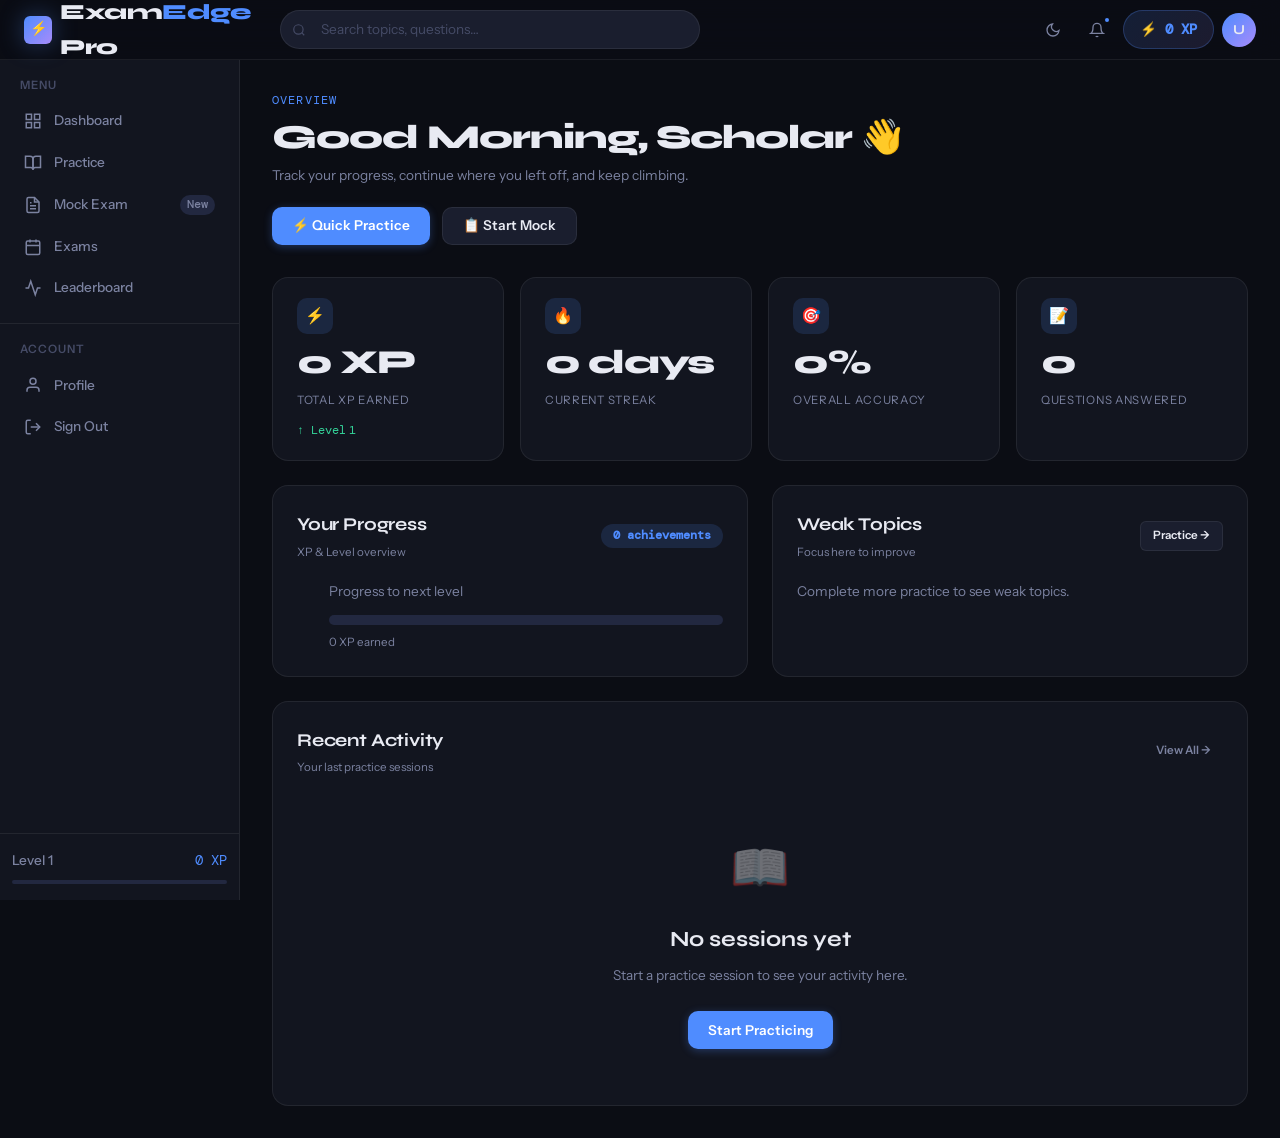
==== index.html @ 824d42b9 "Add files via upload" ====
<!DOCTYPE html>
<html lang="en" data-theme="dark">
<head>
  <meta charset="UTF-8" />
  <meta name="viewport" content="width=device-width, initial-scale=1.0" />
  <meta name="description" content="ExamEdge Pro — Master every exam with precision practice, intelligent analytics, and adaptive learning." />
  <title>ExamEdge Pro</title>

  <!-- Fonts -->
  <link rel="preconnect" href="https://fonts.googleapis.com" />
  <link rel="preconnect" href="https://fonts.gstatic.com" crossorigin />
  <link href="https://fonts.googleapis.com/css2?family=Syne:wght@400;600;700;800&family=DM+Mono:ital,wght@0,400;0,500;1,400&family=Instrument+Sans:ital,wght@0,400;0,500;0,600;1,400&display=swap" rel="stylesheet" />

  <!-- Stylesheets -->
  <link rel="stylesheet" href="css/styles.css" />
  <link rel="stylesheet" href="css/layout.css" />
  <link rel="stylesheet" href="css/components.css" />
</head>
<body class="app-loading">

  <!-- App Shell -->
  <div id="app-root">

    <!-- Top Navigation -->
    <div id="navbar-mount"></div>

    <!-- Page Layout -->
    <div class="app-shell" id="app-shell">
      <div id="sidebar-mount"></div>

      <main class="main-content" id="main-content" role="main" aria-live="polite">
        <!-- Pages rendered here by router -->
        <div id="page-outlet"></div>
      </main>
    </div>

    <!-- Global Modal Overlay -->
    <div id="modal-mount"></div>

    <!-- Toast Notifications -->
    <div id="toast-container" aria-live="assertive" aria-atomic="true"></div>
  </div>

  <!-- Scripts (modules) -->
  <script type="module" src="js/app.js"></script>
</body>
</html>
---- css/styles.css ----
/* ============================================================
   ExamEdge Pro — styles.css
   Global Design Tokens, Resets, Base Styles
   ============================================================ */

/* ── Design Tokens ─────────────────────────────────────────── */
:root {
  /* Brand Colors */
  --clr-bg:           #0b0d14;
  --clr-surface:      #12151f;
  --clr-surface-2:    #1a1e2e;
  --clr-surface-3:    #222840;
  --clr-border:       rgba(255,255,255,0.07);
  --clr-border-hover: rgba(255,255,255,0.15);

  --clr-accent:       #4f8cff;
  --clr-accent-dim:   rgba(79,140,255,0.15);
  --clr-accent-glow:  rgba(79,140,255,0.35);
  --clr-accent-2:     #a78bfa;
  --clr-accent-3:     #34d399;
  --clr-warn:         #fb923c;
  --clr-danger:       #f87171;

  --clr-text:         #e8eaf2;
  --clr-text-muted:   #7b82a0;
  --clr-text-faint:   #454b66;

  /* Typography */
  --font-display:  'Syne', sans-serif;
  --font-body:     'Instrument Sans', sans-serif;
  --font-mono:     'DM Mono', monospace;

  --text-xs:   0.72rem;
  --text-sm:   0.85rem;
  --text-base: 1rem;
  --text-md:   1.125rem;
  --text-lg:   1.35rem;
  --text-xl:   1.65rem;
  --text-2xl:  2.1rem;
  --text-3xl:  2.8rem;

  --weight-normal:  400;
  --weight-medium:  500;
  --weight-semi:    600;
  --weight-bold:    700;
  --weight-black:   800;

  /* Spacing */
  --space-1:  0.25rem;
  --space-2:  0.5rem;
  --space-3:  0.75rem;
  --space-4:  1rem;
  --space-5:  1.25rem;
  --space-6:  1.5rem;
  --space-8:  2rem;
  --space-10: 2.5rem;
  --space-12: 3rem;
  --space-16: 4rem;

  /* Radii */
  --radius-sm:   6px;
  --radius-md:   10px;
  --radius-lg:   16px;
  --radius-xl:   24px;
  --radius-full: 9999px;

  /* Shadows */
  --shadow-sm:  0 1px 4px rgba(0,0,0,0.4);
  --shadow-md:  0 4px 16px rgba(0,0,0,0.5);
  --shadow-lg:  0 8px 32px rgba(0,0,0,0.6);
  --shadow-accent: 0 0 24px var(--clr-accent-glow);

  /* Transitions */
  --ease-out:   cubic-bezier(0.16, 1, 0.3, 1);
  --ease-in:    cubic-bezier(0.4, 0, 1, 1);
  --ease-inout: cubic-bezier(0.45, 0, 0.55, 1);
  --dur-fast:   150ms;
  --dur-base:   250ms;
  --dur-slow:   400ms;

  /* Sidebar */
  --sidebar-w: 240px;
  --navbar-h:  60px;
}

/* ── Light Theme ─────────────────────────────────────────────── */
[data-theme="light"] {
  --clr-bg:           #f0f2fa;
  --clr-surface:      #ffffff;
  --clr-surface-2:    #f5f7ff;
  --clr-surface-3:    #eaedfc;
  --clr-border:       rgba(0,0,0,0.08);
  --clr-border-hover: rgba(0,0,0,0.16);
  --clr-text:         #111827;
  --clr-text-muted:   #6b7280;
  --clr-text-faint:   #9ca3af;
}

/* ── Reset ───────────────────────────────────────────────────── */
*, *::before, *::after {
  box-sizing: border-box;
  margin: 0;
  padding: 0;
}

html {
  scroll-behavior: smooth;
  -webkit-font-smoothing: antialiased;
  -moz-osx-font-smoothing: grayscale;
  text-rendering: optimizeLegibility;
}

body {
  font-family: var(--font-body);
  font-size: var(--text-base);
  color: var(--clr-text);
  background-color: var(--clr-bg);
  line-height: 1.6;
  min-height: 100vh;
  transition: background-color var(--dur-slow) var(--ease-out),
              color var(--dur-slow) var(--ease-out);
}

img, svg { display: block; max-width: 100%; }
a { color: inherit; text-decoration: none; }
button { cursor: pointer; border: none; background: none; font: inherit; }
input, select, textarea { font: inherit; }
ul, ol { list-style: none; }

/* ── App Loading State ──────────────────────────────────────── */
.app-loading {
  overflow: hidden;
}
.app-loading::before {
  content: '';
  position: fixed;
  inset: 0;
  background: var(--clr-bg);
  z-index: 9999;
  transition: opacity var(--dur-slow) var(--ease-out);
}
body:not(.app-loading)::before {
  opacity: 0;
  pointer-events: none;
}

/* ── Typography Utilities ───────────────────────────────────── */
.font-display  { font-family: var(--font-display); }
.font-mono     { font-family: var(--font-mono); }

.text-xs    { font-size: var(--text-xs); }
.text-sm    { font-size: var(--text-sm); }
.text-md    { font-size: var(--text-md); }
.text-lg    { font-size: var(--text-lg); }
.text-xl    { font-size: var(--text-xl); }
.text-2xl   { font-size: var(--text-2xl); }
.text-3xl   { font-size: var(--text-3xl); }

.text-muted { color: var(--clr-text-muted); }
.text-faint { color: var(--clr-text-faint); }
.text-accent { color: var(--clr-accent); }
.text-success { color: var(--clr-accent-3); }
.text-warn  { color: var(--clr-warn); }
.text-danger { color: var(--clr-danger); }

.weight-medium { font-weight: var(--weight-medium); }
.weight-semi   { font-weight: var(--weight-semi); }
.weight-bold   { font-weight: var(--weight-bold); }

/* ── Spacing Utilities ──────────────────────────────────────── */
.mt-auto { margin-top: auto; }
.mb-auto { margin-bottom: auto; }

/* ── Flex Utilities ─────────────────────────────────────────── */
.flex        { display: flex; }
.flex-col    { flex-direction: column; }
.items-center { align-items: center; }
.justify-between { justify-content: space-between; }
.gap-2  { gap: var(--space-2); }
.gap-3  { gap: var(--space-3); }
.gap-4  { gap: var(--space-4); }
.gap-6  { gap: var(--space-6); }

/* ── Scrollbar ──────────────────────────────────────────────── */
::-webkit-scrollbar { width: 6px; height: 6px; }
::-webkit-scrollbar-track { background: transparent; }
::-webkit-scrollbar-thumb {
  background: var(--clr-surface-3);
  border-radius: var(--radius-full);
}
::-webkit-scrollbar-thumb:hover { background: var(--clr-text-faint); }

/* ── Focus Ring ─────────────────────────────────────────────── */
:focus-visible {
  outline: 2px solid var(--clr-accent);
  outline-offset: 3px;
  border-radius: var(--radius-sm);
}

/* ── Selection ──────────────────────────────────────────────── */
::selection {
  background: var(--clr-accent-dim);
  color: var(--clr-text);
}

/* ── Page Transitions ───────────────────────────────────────── */
.page-enter {
  animation: pageEnter var(--dur-slow) var(--ease-out) forwards;
}

@keyframes pageEnter {
  from { opacity: 0; transform: translateY(12px); }
  to   { opacity: 1; transform: translateY(0); }
}

/* ── Toast ──────────────────────────────────────────────────── */
#toast-container {
  position: fixed;
  bottom: var(--space-6);
  right: var(--space-6);
  z-index: 1000;
  display: flex;
  flex-direction: column;
  gap: var(--space-3);
  pointer-events: none;
}

.toast {
  display: flex;
  align-items: center;
  gap: var(--space-3);
  padding: var(--space-3) var(--space-5);
  background: var(--clr-surface-2);
  border: 1px solid var(--clr-border);
  border-radius: var(--radius-md);
  box-shadow: var(--shadow-lg);
  font-size: var(--text-sm);
  font-weight: var(--weight-medium);
  pointer-events: all;
  animation: toastIn 0.3s var(--ease-out) forwards;
  max-width: 340px;
}

.toast.toast--success { border-color: var(--clr-accent-3); }
.toast.toast--error   { border-color: var(--clr-danger); }
.toast.toast--warn    { border-color: var(--clr-warn); }

.toast.toast--out {
  animation: toastOut 0.25s var(--ease-in) forwards;
}

@keyframes toastIn {
  from { opacity: 0; transform: translateX(20px); }
  to   { opacity: 1; transform: translateX(0); }
}
@keyframes toastOut {
  from { opacity: 1; transform: translateX(0); }
  to   { opacity: 0; transform: translateX(20px); }
}

/* ── Responsive Breakpoints ─────────────────────────────────── */
/* Tablet: max 1024px — sidebar collapses */
/* Mobile: max 768px  — full-width single column */
@media (max-width: 1024px) {
  :root { --sidebar-w: 64px; }
}
@media (max-width: 768px) {
  :root {
    --sidebar-w: 0px;
    --text-2xl: 1.7rem;
    --text-3xl: 2.2rem;
  }
}
---- css/layout.css ----
/* ============================================================
   ExamEdge Pro — layout.css
   App Shell, Navbar, Sidebar, Page Grid Layouts
   ============================================================ */

/* ── App Shell ──────────────────────────────────────────────── */
#app-root {
  display: flex;
  flex-direction: column;
  min-height: 100vh;
}

.app-shell {
  display: flex;
  flex: 1;
  padding-top: var(--navbar-h);
  min-height: calc(100vh - var(--navbar-h));
}

/* ── Navbar ─────────────────────────────────────────────────── */
.navbar {
  position: fixed;
  top: 0; left: 0; right: 0;
  height: var(--navbar-h);
  z-index: 200;
  display: flex;
  align-items: center;
  padding: 0 var(--space-6);
  background: rgba(11,13,20,0.85);
  backdrop-filter: blur(16px);
  -webkit-backdrop-filter: blur(16px);
  border-bottom: 1px solid var(--clr-border);
  gap: var(--space-4);
}

.navbar__brand {
  display: flex;
  align-items: center;
  gap: var(--space-2);
  font-family: var(--font-display);
  font-weight: var(--weight-black);
  font-size: var(--text-lg);
  letter-spacing: -0.02em;
  color: var(--clr-text);
  text-decoration: none;
  flex-shrink: 0;
  width: var(--sidebar-w);
  transition: width var(--dur-base) var(--ease-out);
}

.navbar__brand-icon {
  width: 28px;
  height: 28px;
  background: linear-gradient(135deg, var(--clr-accent), var(--clr-accent-2));
  border-radius: var(--radius-sm);
  display: flex;
  align-items: center;
  justify-content: center;
  font-size: 14px;
  flex-shrink: 0;
  box-shadow: var(--shadow-accent);
}

.navbar__brand-text span {
  color: var(--clr-accent);
}

.navbar__search {
  flex: 1;
  max-width: 420px;
  position: relative;
}

.navbar__search input {
  width: 100%;
  padding: var(--space-2) var(--space-4) var(--space-2) var(--space-10);
  background: var(--clr-surface-2);
  border: 1px solid var(--clr-border);
  border-radius: var(--radius-full);
  color: var(--clr-text);
  font-size: var(--text-sm);
  transition: border-color var(--dur-fast), box-shadow var(--dur-fast);
}

.navbar__search input:focus {
  border-color: var(--clr-accent);
  box-shadow: 0 0 0 3px var(--clr-accent-dim);
  outline: none;
}

.navbar__search input::placeholder {
  color: var(--clr-text-faint);
}

.navbar__search-icon {
  position: absolute;
  left: var(--space-3);
  top: 50%;
  transform: translateY(-50%);
  color: var(--clr-text-faint);
  pointer-events: none;
}

.navbar__actions {
  display: flex;
  align-items: center;
  gap: var(--space-2);
  margin-left: auto;
}

.navbar__icon-btn {
  width: 36px;
  height: 36px;
  display: flex;
  align-items: center;
  justify-content: center;
  border-radius: var(--radius-md);
  color: var(--clr-text-muted);
  transition: background var(--dur-fast), color var(--dur-fast);
  position: relative;
}

.navbar__icon-btn:hover {
  background: var(--clr-surface-2);
  color: var(--clr-text);
}

.navbar__badge {
  position: absolute;
  top: 4px;
  right: 4px;
  width: 8px;
  height: 8px;
  background: var(--clr-accent);
  border-radius: var(--radius-full);
  border: 2px solid var(--clr-bg);
}

.navbar__avatar {
  width: 34px;
  height: 34px;
  border-radius: var(--radius-full);
  background: linear-gradient(135deg, var(--clr-accent), var(--clr-accent-2));
  display: flex;
  align-items: center;
  justify-content: center;
  font-family: var(--font-display);
  font-weight: var(--weight-bold);
  font-size: var(--text-sm);
  cursor: pointer;
  transition: box-shadow var(--dur-fast);
  flex-shrink: 0;
}

.navbar__avatar:hover {
  box-shadow: 0 0 0 3px var(--clr-accent-dim);
}

/* ── Sidebar ─────────────────────────────────────────────────── */
.sidebar {
  position: fixed;
  top: var(--navbar-h);
  left: 0;
  bottom: 0;
  width: var(--sidebar-w);
  z-index: 100;
  background: var(--clr-surface);
  border-right: 1px solid var(--clr-border);
  display: flex;
  flex-direction: column;
  overflow: hidden;
  transition: width var(--dur-base) var(--ease-out),
              transform var(--dur-base) var(--ease-out);
}

.sidebar__section {
  padding: var(--space-4) var(--space-3);
}

.sidebar__section + .sidebar__section {
  border-top: 1px solid var(--clr-border);
}

.sidebar__label {
  font-size: var(--text-xs);
  font-weight: var(--weight-semi);
  letter-spacing: 0.08em;
  text-transform: uppercase;
  color: var(--clr-text-faint);
  padding: 0 var(--space-2) var(--space-2);
  white-space: nowrap;
  overflow: hidden;
}

.sidebar__nav {
  display: flex;
  flex-direction: column;
  gap: var(--space-1);
}

.sidebar__link {
  display: flex;
  align-items: center;
  gap: var(--space-3);
  padding: var(--space-2) var(--space-3);
  border-radius: var(--radius-md);
  color: var(--clr-text-muted);
  font-size: var(--text-sm);
  font-weight: var(--weight-medium);
  white-space: nowrap;
  overflow: hidden;
  transition: background var(--dur-fast), color var(--dur-fast);
  position: relative;
}

.sidebar__link:hover {
  background: var(--clr-surface-2);
  color: var(--clr-text);
}

.sidebar__link.active {
  background: var(--clr-accent-dim);
  color: var(--clr-accent);
}

.sidebar__link.active::before {
  content: '';
  position: absolute;
  left: 0;
  top: 20%;
  bottom: 20%;
  width: 3px;
  background: var(--clr-accent);
  border-radius: 0 var(--radius-full) var(--radius-full) 0;
}

.sidebar__link-icon {
  width: 18px;
  height: 18px;
  flex-shrink: 0;
  display: flex;
  align-items: center;
  justify-content: center;
}

.sidebar__link-badge {
  margin-left: auto;
  font-family: var(--font-mono);
  font-size: var(--text-xs);
  background: var(--clr-surface-3);
  color: var(--clr-text-muted);
  padding: 1px 7px;
  border-radius: var(--radius-full);
  flex-shrink: 0;
}

.sidebar__link.active .sidebar__link-badge {
  background: var(--clr-accent-dim);
  color: var(--clr-accent);
}

.sidebar__xp-block {
  padding: var(--space-4) var(--space-3);
  margin-top: auto;
  border-top: 1px solid var(--clr-border);
}

.sidebar__xp-label {
  display: flex;
  justify-content: space-between;
  font-size: var(--text-xs);
  color: var(--clr-text-muted);
  margin-bottom: var(--space-2);
  white-space: nowrap;
  overflow: hidden;
}

.sidebar__xp-bar {
  height: 4px;
  background: var(--clr-surface-3);
  border-radius: var(--radius-full);
  overflow: hidden;
}

.sidebar__xp-fill {
  height: 100%;
  background: linear-gradient(90deg, var(--clr-accent), var(--clr-accent-2));
  border-radius: var(--radius-full);
  transition: width 0.6s var(--ease-out);
}

/* Collapsed Sidebar (tablet) */
@media (max-width: 1024px) {
  .sidebar__label,
  .sidebar__link span,
  .sidebar__link-badge,
  .sidebar__xp-label,
  .sidebar__xp-block .text-sm { display: none; }

  .sidebar__link { justify-content: center; padding: var(--space-3); }
  .sidebar__link.active::before { top: 0; bottom: 0; }

  .sidebar__xp-block { padding: var(--space-3); }
}

/* Hidden Sidebar (mobile) */
@media (max-width: 768px) {
  .sidebar {
    transform: translateX(-100%);
    width: 240px;
  }
  .sidebar.mobile-open {
    transform: translateX(0);
    box-shadow: var(--shadow-lg);
  }
  .sidebar-overlay {
    display: block;
    position: fixed;
    inset: 0;
    background: rgba(0,0,0,0.6);
    z-index: 99;
    backdrop-filter: blur(2px);
  }
}

/* ── Main Content ─────────────────────────────────────────────── */
.main-content {
  flex: 1;
  margin-left: var(--sidebar-w);
  padding: var(--space-8);
  min-width: 0;
  transition: margin-left var(--dur-base) var(--ease-out);
}

@media (max-width: 768px) {
  .main-content {
    margin-left: 0;
    padding: var(--space-4);
  }
}

/* ── Page Header ─────────────────────────────────────────────── */
.page-header {
  margin-bottom: var(--space-8);
}

.page-header__eyebrow {
  font-family: var(--font-mono);
  font-size: var(--text-xs);
  color: var(--clr-accent);
  letter-spacing: 0.1em;
  text-transform: uppercase;
  margin-bottom: var(--space-2);
}

.page-header__title {
  font-family: var(--font-display);
  font-size: var(--text-2xl);
  font-weight: var(--weight-black);
  letter-spacing: -0.03em;
  line-height: 1.15;
  color: var(--clr-text);
}

.page-header__subtitle {
  margin-top: var(--space-2);
  color: var(--clr-text-muted);
  font-size: var(--text-sm);
  max-width: 560px;
}

.page-header__actions {
  margin-top: var(--space-5);
  display: flex;
  align-items: center;
  gap: var(--space-3);
  flex-wrap: wrap;
}

/* ── Grid Layouts ────────────────────────────────────────────── */
.grid-stats {
  display: grid;
  grid-template-columns: repeat(4, 1fr);
  gap: var(--space-4);
  margin-bottom: var(--space-6);
}

.grid-2 {
  display: grid;
  grid-template-columns: repeat(2, 1fr);
  gap: var(--space-6);
}

.grid-3 {
  display: grid;
  grid-template-columns: repeat(3, 1fr);
  gap: var(--space-4);
}

.grid-auto {
  display: grid;
  grid-template-columns: repeat(auto-fill, minmax(280px, 1fr));
  gap: var(--space-4);
}

.col-span-2 { grid-column: span 2; }
.col-span-3 { grid-column: span 3; }

@media (max-width: 1200px) {
  .grid-stats { grid-template-columns: repeat(2, 1fr); }
}

@media (max-width: 900px) {
  .grid-2 { grid-template-columns: 1fr; }
  .grid-3 { grid-template-columns: repeat(2, 1fr); }
}

@media (max-width: 640px) {
  .grid-stats { grid-template-columns: 1fr 1fr; }
  .grid-3     { grid-template-columns: 1fr; }
  .col-span-2,
  .col-span-3 { grid-column: span 1; }
}
---- css/components.css ----
/* ============================================================
   ExamEdge Pro — components.css
   Cards, Buttons, Badges, Progress, Tables, Forms, Modal
   ============================================================ */

/* ── Card ────────────────────────────────────────────────────── */
.card {
  background: var(--clr-surface);
  border: 1px solid var(--clr-border);
  border-radius: var(--radius-lg);
  padding: var(--space-6);
  transition: border-color var(--dur-fast), box-shadow var(--dur-fast);
}

.card--hover:hover {
  border-color: var(--clr-border-hover);
  box-shadow: var(--shadow-md);
}

.card--accent {
  border-color: var(--clr-accent);
  background: var(--clr-accent-dim);
}

.card--glass {
  background: rgba(18,21,31,0.7);
  backdrop-filter: blur(12px);
}

.card__header {
  display: flex;
  align-items: center;
  justify-content: space-between;
  margin-bottom: var(--space-5);
}

.card__title {
  font-family: var(--font-display);
  font-size: var(--text-md);
  font-weight: var(--weight-bold);
  letter-spacing: -0.01em;
}

.card__subtitle {
  font-size: var(--text-xs);
  color: var(--clr-text-muted);
  margin-top: var(--space-1);
}

/* ── Stat Card ───────────────────────────────────────────────── */
.stat-card {
  background: var(--clr-surface);
  border: 1px solid var(--clr-border);
  border-radius: var(--radius-lg);
  padding: var(--space-5) var(--space-6);
  display: flex;
  flex-direction: column;
  gap: var(--space-3);
  transition: border-color var(--dur-fast), transform var(--dur-fast);
  position: relative;
  overflow: hidden;
}

.stat-card:hover {
  border-color: var(--clr-border-hover);
  transform: translateY(-2px);
}

.stat-card::after {
  content: '';
  position: absolute;
  top: 0; left: 0; right: 0;
  height: 2px;
  background: linear-gradient(90deg, var(--clr-accent), var(--clr-accent-2));
  opacity: 0;
  transition: opacity var(--dur-fast);
}

.stat-card:hover::after { opacity: 1; }

.stat-card__icon {
  width: 36px;
  height: 36px;
  border-radius: var(--radius-md);
  display: flex;
  align-items: center;
  justify-content: center;
  background: var(--clr-accent-dim);
  color: var(--clr-accent);
}

.stat-card__value {
  font-family: var(--font-display);
  font-size: var(--text-2xl);
  font-weight: var(--weight-black);
  letter-spacing: -0.04em;
  line-height: 1;
}

.stat-card__label {
  font-size: var(--text-xs);
  color: var(--clr-text-muted);
  text-transform: uppercase;
  letter-spacing: 0.06em;
}

.stat-card__delta {
  font-size: var(--text-xs);
  font-family: var(--font-mono);
  display: inline-flex;
  align-items: center;
  gap: 3px;
}

.stat-card__delta--up   { color: var(--clr-accent-3); }
.stat-card__delta--down { color: var(--clr-danger); }

/* ── Buttons ─────────────────────────────────────────────────── */
.btn {
  display: inline-flex;
  align-items: center;
  justify-content: center;
  gap: var(--space-2);
  padding: var(--space-2) var(--space-5);
  border-radius: var(--radius-md);
  font-family: var(--font-body);
  font-size: var(--text-sm);
  font-weight: var(--weight-semi);
  line-height: 1;
  height: 38px;
  white-space: nowrap;
  transition: all var(--dur-fast) var(--ease-out);
  position: relative;
  overflow: hidden;
}

.btn::after {
  content: '';
  position: absolute;
  inset: 0;
  background: rgba(255,255,255,0);
  transition: background var(--dur-fast);
}
.btn:hover::after { background: rgba(255,255,255,0.06); }
.btn:active::after { background: rgba(0,0,0,0.1); }

.btn--primary {
  background: var(--clr-accent);
  color: #fff;
  box-shadow: 0 2px 8px rgba(79,140,255,0.3);
}
.btn--primary:hover {
  background: #6aa0ff;
  box-shadow: 0 4px 16px rgba(79,140,255,0.45);
}

.btn--secondary {
  background: var(--clr-surface-2);
  border: 1px solid var(--clr-border);
  color: var(--clr-text);
}
.btn--secondary:hover {
  border-color: var(--clr-border-hover);
  background: var(--clr-surface-3);
}

.btn--ghost {
  color: var(--clr-text-muted);
}
.btn--ghost:hover {
  background: var(--clr-surface-2);
  color: var(--clr-text);
}

.btn--danger {
  background: var(--clr-danger);
  color: #fff;
}

.btn--success {
  background: var(--clr-accent-3);
  color: #0b0d14;
}

.btn--sm {
  height: 30px;
  padding: 0 var(--space-3);
  font-size: var(--text-xs);
  border-radius: var(--radius-sm);
}

.btn--lg {
  height: 48px;
  padding: 0 var(--space-8);
  font-size: var(--text-md);
  border-radius: var(--radius-lg);
}

.btn--icon {
  width: 36px;
  height: 36px;
  padding: 0;
  border-radius: var(--radius-md);
}

.btn:disabled {
  opacity: 0.4;
  cursor: not-allowed;
  pointer-events: none;
}

/* ── Badge ───────────────────────────────────────────────────── */
.badge {
  display: inline-flex;
  align-items: center;
  gap: var(--space-1);
  padding: 3px var(--space-3);
  border-radius: var(--radius-full);
  font-size: var(--text-xs);
  font-weight: var(--weight-semi);
  font-family: var(--font-mono);
  white-space: nowrap;
}

.badge--blue    { background: rgba(79,140,255,0.15); color: var(--clr-accent); }
.badge--purple  { background: rgba(167,139,250,0.15); color: var(--clr-accent-2); }
.badge--green   { background: rgba(52,211,153,0.15); color: var(--clr-accent-3); }
.badge--orange  { background: rgba(251,146,60,0.15); color: var(--clr-warn); }
.badge--red     { background: rgba(248,113,113,0.15); color: var(--clr-danger); }
.badge--neutral { background: var(--clr-surface-3); color: var(--clr-text-muted); }

/* ── Progress Bar ────────────────────────────────────────────── */
.progress {
  width: 100%;
  height: 6px;
  background: var(--clr-surface-3);
  border-radius: var(--radius-full);
  overflow: hidden;
}

.progress__fill {
  height: 100%;
  border-radius: var(--radius-full);
  background: linear-gradient(90deg, var(--clr-accent), var(--clr-accent-2));
  transition: width 0.6s var(--ease-out);
}

.progress--sm { height: 4px; }
.progress--lg { height: 10px; }

.progress--success .progress__fill { background: var(--clr-accent-3); }
.progress--warn    .progress__fill { background: var(--clr-warn); }
.progress--danger  .progress__fill { background: var(--clr-danger); }

/* ── Ring Progress ───────────────────────────────────────────── */
.ring-progress {
  position: relative;
  display: inline-flex;
  align-items: center;
  justify-content: center;
}

.ring-progress svg { transform: rotate(-90deg); }
.ring-progress__bg   { fill: none; stroke: var(--clr-surface-3); }
.ring-progress__fill {
  fill: none;
  stroke: var(--clr-accent);
  stroke-linecap: round;
  transition: stroke-dashoffset 0.8s var(--ease-out);
}

.ring-progress__label {
  position: absolute;
  text-align: center;
  font-family: var(--font-display);
  font-weight: var(--weight-bold);
}

/* ── Divider ─────────────────────────────────────────────────── */
.divider {
  height: 1px;
  background: var(--clr-border);
  margin: var(--space-6) 0;
}

.divider--vertical {
  width: 1px;
  height: auto;
  margin: 0 var(--space-4);
  align-self: stretch;
}

/* ── Table ───────────────────────────────────────────────────── */
.table-wrap {
  width: 100%;
  overflow-x: auto;
  border-radius: var(--radius-lg);
  border: 1px solid var(--clr-border);
}

.table {
  width: 100%;
  border-collapse: collapse;
  font-size: var(--text-sm);
}

.table thead {
  background: var(--clr-surface-2);
  border-bottom: 1px solid var(--clr-border);
}

.table th {
  padding: var(--space-3) var(--space-4);
  text-align: left;
  font-weight: var(--weight-semi);
  font-size: var(--text-xs);
  letter-spacing: 0.05em;
  text-transform: uppercase;
  color: var(--clr-text-muted);
  white-space: nowrap;
}

.table td {
  padding: var(--space-3) var(--space-4);
  border-bottom: 1px solid var(--clr-border);
  color: var(--clr-text);
  vertical-align: middle;
}

.table tbody tr:last-child td { border-bottom: none; }

.table tbody tr {
  transition: background var(--dur-fast);
}
.table tbody tr:hover { background: var(--clr-surface-2); }

/* ── Form Controls ───────────────────────────────────────────── */
.form-group {
  display: flex;
  flex-direction: column;
  gap: var(--space-2);
}

.form-label {
  font-size: var(--text-sm);
  font-weight: var(--weight-medium);
  color: var(--clr-text);
}

.form-label span {
  color: var(--clr-danger);
  margin-left: 2px;
}

.form-input,
.form-select,
.form-textarea {
  width: 100%;
  padding: var(--space-3) var(--space-4);
  background: var(--clr-surface-2);
  border: 1px solid var(--clr-border);
  border-radius: var(--radius-md);
  color: var(--clr-text);
  font-size: var(--text-sm);
  transition: border-color var(--dur-fast), box-shadow var(--dur-fast);
}

.form-input:focus,
.form-select:focus,
.form-textarea:focus {
  outline: none;
  border-color: var(--clr-accent);
  box-shadow: 0 0 0 3px var(--clr-accent-dim);
}

.form-input::placeholder,
.form-textarea::placeholder { color: var(--clr-text-faint); }

.form-textarea {
  min-height: 100px;
  resize: vertical;
}

.form-hint {
  font-size: var(--text-xs);
  color: var(--clr-text-muted);
}

.form-error {
  font-size: var(--text-xs);
  color: var(--clr-danger);
}

.form-input--error { border-color: var(--clr-danger); }

/* ── Modal ───────────────────────────────────────────────────── */
.modal-overlay {
  position: fixed;
  inset: 0;
  background: rgba(0,0,0,0.7);
  backdrop-filter: blur(4px);
  z-index: 500;
  display: flex;
  align-items: center;
  justify-content: center;
  padding: var(--space-4);
  animation: overlayIn 0.2s var(--ease-out);
}

@keyframes overlayIn {
  from { opacity: 0; }
  to   { opacity: 1; }
}

.modal {
  background: var(--clr-surface);
  border: 1px solid var(--clr-border);
  border-radius: var(--radius-xl);
  padding: var(--space-8);
  max-width: 520px;
  width: 100%;
  box-shadow: var(--shadow-lg);
  animation: modalIn 0.3s var(--ease-out);
  position: relative;
}

@keyframes modalIn {
  from { opacity: 0; transform: scale(0.95) translateY(8px); }
  to   { opacity: 1; transform: scale(1) translateY(0); }
}

.modal__close {
  position: absolute;
  top: var(--space-4);
  right: var(--space-4);
  width: 30px;
  height: 30px;
  display: flex;
  align-items: center;
  justify-content: center;
  border-radius: var(--radius-sm);
  color: var(--clr-text-muted);
  transition: background var(--dur-fast), color var(--dur-fast);
}
.modal__close:hover {
  background: var(--clr-surface-2);
  color: var(--clr-text);
}

.modal__title {
  font-family: var(--font-display);
  font-size: var(--text-xl);
  font-weight: var(--weight-black);
  margin-bottom: var(--space-2);
  letter-spacing: -0.02em;
}

.modal__body {
  color: var(--clr-text-muted);
  font-size: var(--text-sm);
  line-height: 1.7;
}

.modal__footer {
  display: flex;
  justify-content: flex-end;
  gap: var(--space-3);
  margin-top: var(--space-6);
  padding-top: var(--space-5);
  border-top: 1px solid var(--clr-border);
}

/* ── Question Card ───────────────────────────────────────────── */
.question-card {
  background: var(--clr-surface);
  border: 1px solid var(--clr-border);
  border-radius: var(--radius-xl);
  padding: var(--space-8);
}

.question-card__meta {
  display: flex;
  align-items: center;
  gap: var(--space-3);
  margin-bottom: var(--space-6);
  flex-wrap: wrap;
}

.question-card__body {
  font-size: var(--text-md);
  line-height: 1.8;
  margin-bottom: var(--space-8);
  color: var(--clr-text);
}

.option-list {
  display: flex;
  flex-direction: column;
  gap: var(--space-3);
}

.option {
  display: flex;
  align-items: center;
  gap: var(--space-4);
  padding: var(--space-4) var(--space-5);
  background: var(--clr-surface-2);
  border: 1px solid var(--clr-border);
  border-radius: var(--radius-md);
  cursor: pointer;
  transition: all var(--dur-fast);
  text-align: left;
  font-size: var(--text-sm);
}

.option:hover {
  border-color: var(--clr-accent);
  background: var(--clr-accent-dim);
}

.option.selected {
  border-color: var(--clr-accent);
  background: var(--clr-accent-dim);
  color: var(--clr-accent);
}

.option.correct {
  border-color: var(--clr-accent-3);
  background: rgba(52,211,153,0.1);
  color: var(--clr-accent-3);
}

.option.wrong {
  border-color: var(--clr-danger);
  background: rgba(248,113,113,0.1);
  color: var(--clr-danger);
}

.option__key {
  width: 28px;
  height: 28px;
  border-radius: var(--radius-sm);
  background: var(--clr-surface-3);
  display: flex;
  align-items: center;
  justify-content: center;
  font-family: var(--font-mono);
  font-size: var(--text-xs);
  font-weight: var(--weight-bold);
  flex-shrink: 0;
  transition: background var(--dur-fast);
}

/* ── Timer ───────────────────────────────────────────────────── */
.timer {
  display: inline-flex;
  align-items: center;
  gap: var(--space-2);
  font-family: var(--font-mono);
  font-size: var(--text-xl);
  font-weight: var(--weight-bold);
  color: var(--clr-text);
  background: var(--clr-surface);
  border: 1px solid var(--clr-border);
  padding: var(--space-2) var(--space-5);
  border-radius: var(--radius-md);
}

.timer--warning { color: var(--clr-warn); border-color: rgba(251,146,60,0.4); }
.timer--danger  { color: var(--clr-danger); border-color: rgba(248,113,113,0.4); animation: pulse 1s ease infinite; }

@keyframes pulse {
  0%, 100% { opacity: 1; }
  50%       { opacity: 0.6; }
}

/* ── XP Pill ─────────────────────────────────────────────────── */
.xp-pill {
  display: inline-flex;
  align-items: center;
  gap: var(--space-2);
  padding: var(--space-2) var(--space-4);
  background: linear-gradient(135deg, var(--clr-accent-dim), rgba(167,139,250,0.12));
  border: 1px solid rgba(79,140,255,0.25);
  border-radius: var(--radius-full);
  font-family: var(--font-mono);
  font-size: var(--text-sm);
  font-weight: var(--weight-bold);
  color: var(--clr-accent);
}

/* ── Leaderboard Row ─────────────────────────────────────────── */
.lb-row {
  display: flex;
  align-items: center;
  gap: var(--space-4);
  padding: var(--space-3) var(--space-4);
  border-radius: var(--radius-md);
  transition: background var(--dur-fast);
}
.lb-row:hover { background: var(--clr-surface-2); }
.lb-row--me   { background: var(--clr-accent-dim); }

.lb-rank {
  font-family: var(--font-mono);
  font-weight: var(--weight-bold);
  font-size: var(--text-sm);
  color: var(--clr-text-muted);
  width: 28px;
  text-align: center;
  flex-shrink: 0;
}
.lb-rank--1 { color: #fbbf24; }
.lb-rank--2 { color: #9ca3af; }
.lb-rank--3 { color: #b97a3f; }

.lb-avatar {
  width: 34px;
  height: 34px;
  border-radius: var(--radius-full);
  background: linear-gradient(135deg, var(--clr-accent), var(--clr-accent-2));
  display: flex;
  align-items: center;
  justify-content: center;
  font-family: var(--font-display);
  font-size: var(--text-xs);
  font-weight: var(--weight-bold);
  flex-shrink: 0;
}

.lb-name { flex: 1; font-size: var(--text-sm); font-weight: var(--weight-medium); }
.lb-score {
  font-family: var(--font-mono);
  font-size: var(--text-sm);
  font-weight: var(--weight-bold);
  color: var(--clr-accent);
}

/* ── Achievement Card ────────────────────────────────────────── */
.achievement {
  display: flex;
  align-items: center;
  gap: var(--space-4);
  padding: var(--space-4);
  background: var(--clr-surface);
  border: 1px solid var(--clr-border);
  border-radius: var(--radius-lg);
  transition: all var(--dur-fast);
}
.achievement:hover { border-color: var(--clr-border-hover); transform: translateY(-1px); }
.achievement--locked { opacity: 0.45; filter: grayscale(1); }

.achievement__icon {
  width: 44px;
  height: 44px;
  border-radius: var(--radius-md);
  background: var(--clr-accent-dim);
  display: flex;
  align-items: center;
  justify-content: center;
  font-size: 20px;
  flex-shrink: 0;
}

.achievement__name { font-size: var(--text-sm); font-weight: var(--weight-semi); }
.achievement__desc { font-size: var(--text-xs); color: var(--clr-text-muted); margin-top: 2px; }

/* ── Skeleton Loader ─────────────────────────────────────────── */
.skeleton {
  background: linear-gradient(
    90deg,
    var(--clr-surface-2) 25%,
    var(--clr-surface-3) 50%,
    var(--clr-surface-2) 75%
  );
  background-size: 200% 100%;
  animation: shimmer 1.5s infinite;
  border-radius: var(--radius-md);
}

@keyframes shimmer {
  from { background-position: 200% 0; }
  to   { background-position: -200% 0; }
}

/* ── Empty State ─────────────────────────────────────────────── */
.empty-state {
  text-align: center;
  padding: var(--space-16) var(--space-8);
  color: var(--clr-text-muted);
}

.empty-state__icon {
  font-size: 3rem;
  margin-bottom: var(--space-4);
  opacity: 0.4;
}

.empty-state__title {
  font-family: var(--font-display);
  font-size: var(--text-lg);
  font-weight: var(--weight-bold);
  color: var(--clr-text);
  margin-bottom: var(--space-2);
}

.empty-state__desc {
  font-size: var(--text-sm);
  max-width: 320px;
  margin: 0 auto var(--space-6);
  line-height: 1.7;
}
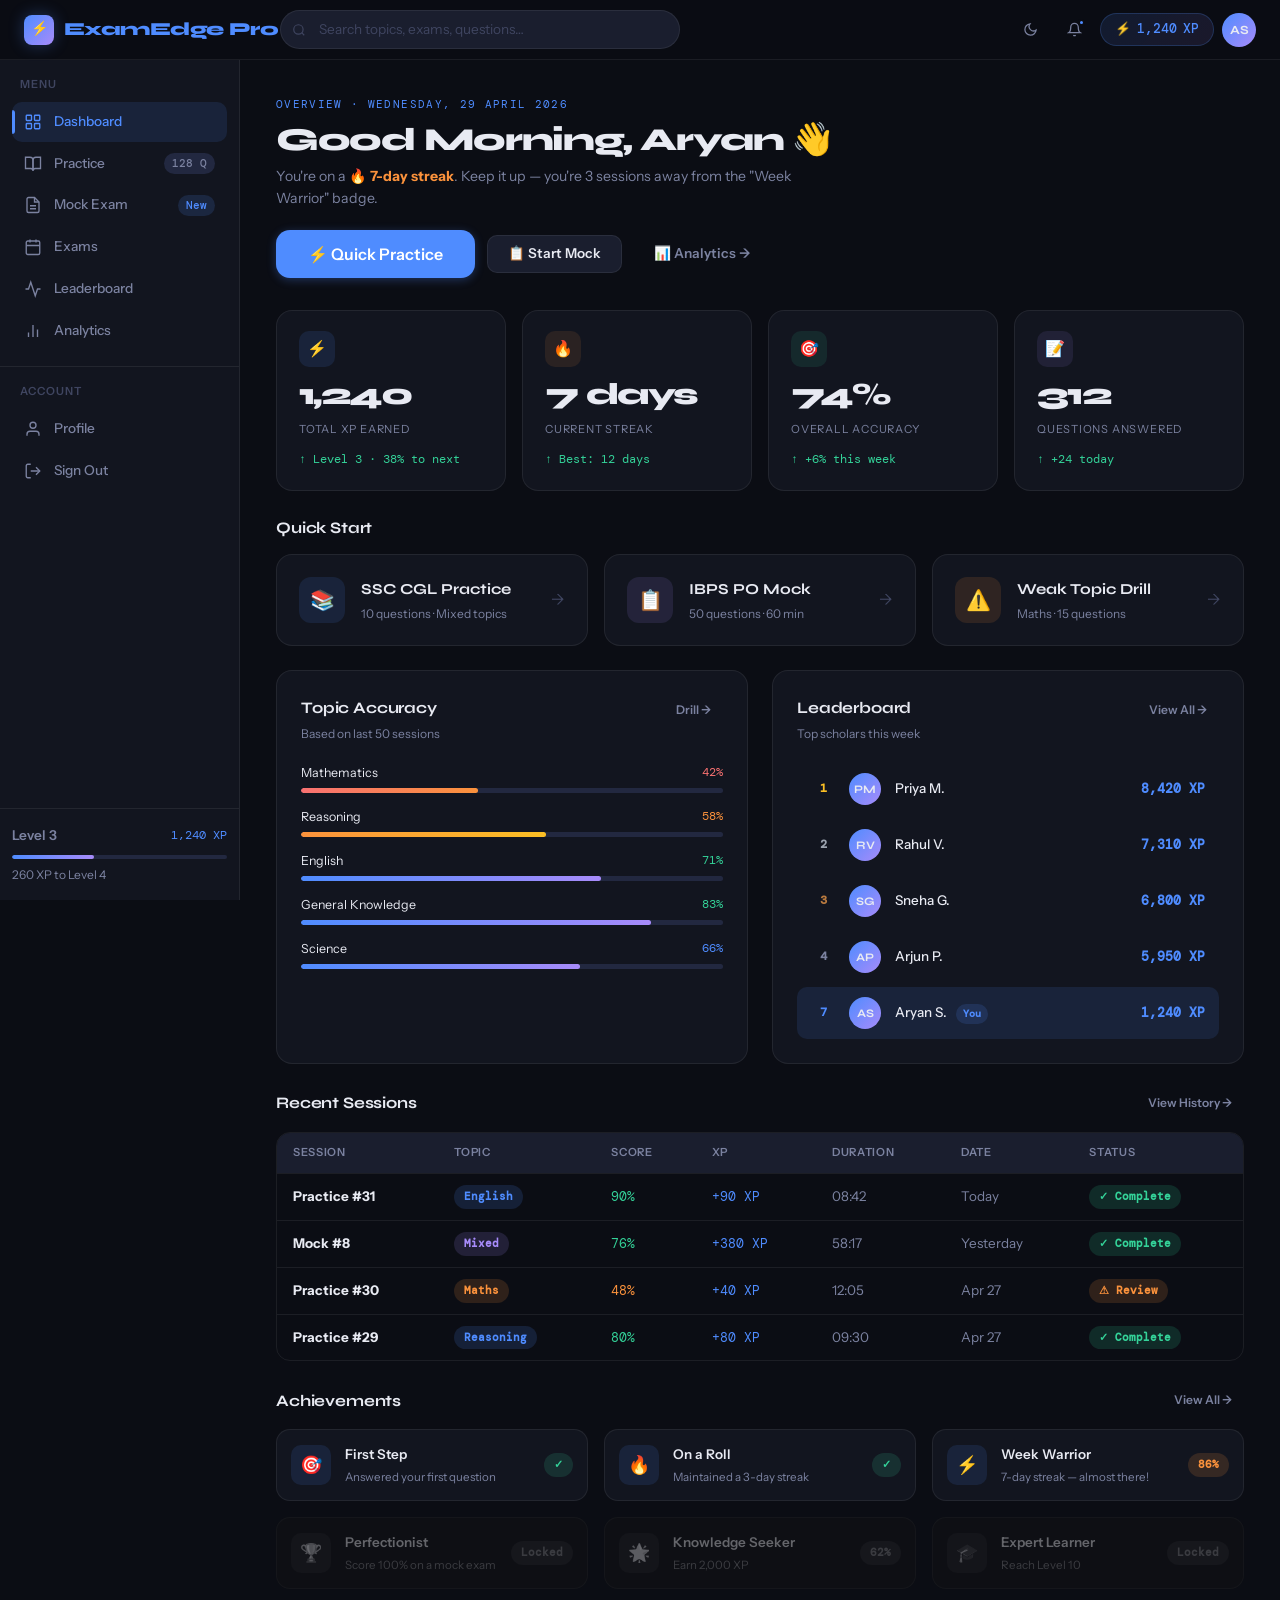
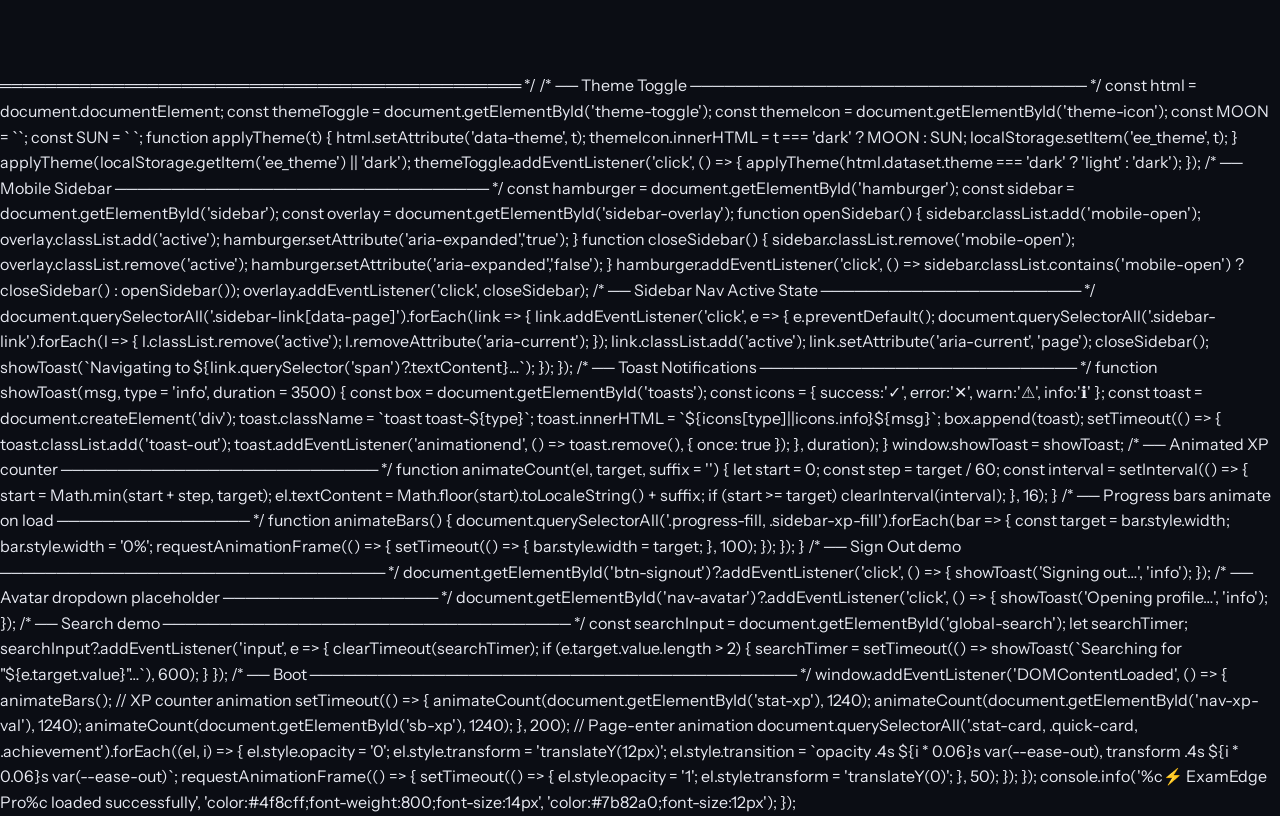
==== commit 4e6742a0: "Add files via upload" ====
--- a/index.html
+++ b/index.html
@@ -1,47 +1,1105 @@
 <!DOCTYPE html>
 <html lang="en" data-theme="dark">
 <head>
+  <!-- ═══════════════════════════════════════════════
+       ExamEdge Pro — index.html
+       Professional, responsive exam prep dashboard
+       ═══════════════════════════════════════════════ -->
+
+  <!-- Core Meta -->
   <meta charset="UTF-8" />
   <meta name="viewport" content="width=device-width, initial-scale=1.0" />
-  <meta name="description" content="ExamEdge Pro — Master every exam with precision practice, intelligent analytics, and adaptive learning." />
-  <title>ExamEdge Pro</title>
-
-  <!-- Fonts -->
+  <meta http-equiv="X-UA-Compatible" content="IE=edge" />
+
+  <!-- SEO Primary -->
+  <title>ExamEdge Pro — Master Every Exam with Precision</title>
+  <meta name="description" content="ExamEdge Pro is an adaptive exam preparation platform with AI-powered practice, full-length mock tests, XP gamification, and real-time analytics for SSC, IBPS, UPSC, CAT, and more." />
+  <meta name="keywords" content="exam preparation, mock test, SSC CGL, IBPS PO, UPSC, CAT, online practice, question bank" />
+  <meta name="author" content="ExamEdge Pro" />
+  <meta name="robots" content="index, follow" />
+  <link rel="canonical" href="https://examedgepro.in/" />
+
+  <!-- Open Graph (Social sharing) -->
+  <meta property="og:type"        content="website" />
+  <meta property="og:url"         content="https://examedgepro.in/" />
+  <meta property="og:title"       content="ExamEdge Pro — Master Every Exam" />
+  <meta property="og:description" content="Adaptive mock tests, XP gamification, and AI-powered analytics for serious exam aspirants." />
+  <meta property="og:image"       content="https://examedgepro.in/assets/og-cover.png" />
+
+  <!-- Twitter Card -->
+  <meta name="twitter:card"        content="summary_large_image" />
+  <meta name="twitter:title"       content="ExamEdge Pro — Master Every Exam" />
+  <meta name="twitter:description" content="Adaptive mock tests, XP gamification, and smart analytics." />
+  <meta name="twitter:image"       content="https://examedgepro.in/assets/og-cover.png" />
+
+  <!-- PWA / Mobile -->
+  <meta name="theme-color" content="#0b0d14" />
+  <meta name="apple-mobile-web-app-capable" content="yes" />
+  <meta name="apple-mobile-web-app-status-bar-style" content="black-translucent" />
+  <meta name="apple-mobile-web-app-title" content="ExamEdge Pro" />
+  <link rel="apple-touch-icon" href="assets/icons/apple-touch-icon.png" />
+
+  <!-- Favicon -->
+  <link rel="icon" type="image/svg+xml" href="data:image/svg+xml,<svg xmlns='http://www.w3.org/2000/svg' viewBox='0 0 32 32'><rect width='32' height='32' rx='8' fill='%234f8cff'/><text x='50%' y='55%' font-size='18' text-anchor='middle' dominant-baseline='middle' fill='white'>⚡</text></svg>" />
+
+  <!-- Google Fonts -->
   <link rel="preconnect" href="https://fonts.googleapis.com" />
   <link rel="preconnect" href="https://fonts.gstatic.com" crossorigin />
   <link href="https://fonts.googleapis.com/css2?family=Syne:wght@400;600;700;800&family=DM+Mono:ital,wght@0,400;0,500;1,400&family=Instrument+Sans:ital,wght@0,400;0,500;0,600;1,400&display=swap" rel="stylesheet" />
 
-  <!-- Stylesheets -->
+  <!-- Project Stylesheets -->
   <link rel="stylesheet" href="css/styles.css" />
   <link rel="stylesheet" href="css/layout.css" />
   <link rel="stylesheet" href="css/components.css" />
+
+  <!-- ═══════════ EMBEDDED STYLES (standalone demo) ═══════════ -->
+  <style>
+    /* ── Design Tokens ──────────────────────────────────── */
+    :root {
+      --clr-bg:           #0b0d14;
+      --clr-surface:      #12151f;
+      --clr-surface-2:    #1a1e2e;
+      --clr-surface-3:    #222840;
+      --clr-border:       rgba(255,255,255,0.07);
+      --clr-border-hover: rgba(255,255,255,0.14);
+      --clr-accent:       #4f8cff;
+      --clr-accent-dim:   rgba(79,140,255,0.12);
+      --clr-accent-glow:  rgba(79,140,255,0.30);
+      --clr-accent-2:     #a78bfa;
+      --clr-accent-3:     #34d399;
+      --clr-warn:         #fb923c;
+      --clr-danger:       #f87171;
+      --clr-text:         #e8eaf2;
+      --clr-text-muted:   #7b82a0;
+      --clr-text-faint:   #3f4560;
+      --font-display:     'Syne', sans-serif;
+      --font-body:        'Instrument Sans', sans-serif;
+      --font-mono:        'DM Mono', monospace;
+      --sidebar-w:        240px;
+      --navbar-h:         60px;
+      --radius-sm: 6px; --radius-md: 10px;
+      --radius-lg: 16px; --radius-xl: 24px; --radius-full: 9999px;
+      --ease-out: cubic-bezier(0.16,1,0.3,1);
+      --dur-fast: 150ms; --dur-base: 250ms; --dur-slow: 420ms;
+    }
+    [data-theme="light"] {
+      --clr-bg:#f0f2fa; --clr-surface:#fff; --clr-surface-2:#f5f7ff;
+      --clr-surface-3:#eaedfc; --clr-border:rgba(0,0,0,0.08);
+      --clr-border-hover:rgba(0,0,0,0.16); --clr-text:#111827;
+      --clr-text-muted:#6b7280; --clr-text-faint:#9ca3af;
+    }
+
+    /* ── Reset ──────────────────────────────────────────── */
+    *,*::before,*::after{box-sizing:border-box;margin:0;padding:0}
+    html{scroll-behavior:smooth;-webkit-font-smoothing:antialiased}
+    body{font-family:var(--font-body);font-size:1rem;color:var(--clr-text);
+      background:var(--clr-bg);line-height:1.6;min-height:100vh;
+      transition:background var(--dur-slow) var(--ease-out),color var(--dur-slow) var(--ease-out)}
+    img,svg{display:block;max-width:100%}
+    a{color:inherit;text-decoration:none}
+    button{cursor:pointer;border:none;background:none;font:inherit}
+    ul{list-style:none}
+    ::-webkit-scrollbar{width:5px;height:5px}
+    ::-webkit-scrollbar-track{background:transparent}
+    ::-webkit-scrollbar-thumb{background:var(--clr-surface-3);border-radius:99px}
+    ::selection{background:var(--clr-accent-dim);color:var(--clr-text)}
+    :focus-visible{outline:2px solid var(--clr-accent);outline-offset:3px;border-radius:4px}
+
+    /* ── App Shell ──────────────────────────────────────── */
+    #app{display:flex;flex-direction:column;min-height:100vh}
+    .shell{display:flex;flex:1;padding-top:var(--navbar-h)}
+
+    /* ── Navbar ─────────────────────────────────────────── */
+    .navbar{
+      position:fixed;top:0;left:0;right:0;height:var(--navbar-h);z-index:300;
+      display:flex;align-items:center;padding:0 24px;gap:16px;
+      background:rgba(11,13,20,0.88);
+      backdrop-filter:blur(20px);-webkit-backdrop-filter:blur(20px);
+      border-bottom:1px solid var(--clr-border);
+    }
+    [data-theme="light"] .navbar{background:rgba(240,242,250,0.9)}
+    .nav-brand{
+      display:flex;align-items:center;gap:10px;
+      font-family:var(--font-display);font-weight:800;font-size:1.15rem;
+      letter-spacing:-0.03em;width:var(--sidebar-w);flex-shrink:0;
+      transition:width var(--dur-base) var(--ease-out);
+    }
+    .nav-brand-icon{
+      width:30px;height:30px;border-radius:8px;
+      background:linear-gradient(135deg,var(--clr-accent),var(--clr-accent-2));
+      display:flex;align-items:center;justify-content:center;
+      font-size:14px;flex-shrink:0;
+      box-shadow:0 0 16px var(--clr-accent-glow);
+    }
+    .nav-brand span{color:var(--clr-accent)}
+    .nav-search{flex:1;max-width:400px;position:relative}
+    .nav-search input{
+      width:100%;padding:8px 16px 8px 38px;
+      background:var(--clr-surface-2);border:1px solid var(--clr-border);
+      border-radius:99px;color:var(--clr-text);font-size:.85rem;
+      font-family:var(--font-body);transition:border-color var(--dur-fast),box-shadow var(--dur-fast);
+    }
+    .nav-search input:focus{border-color:var(--clr-accent);box-shadow:0 0 0 3px var(--clr-accent-dim);outline:none}
+    .nav-search input::placeholder{color:var(--clr-text-faint)}
+    .nav-search-icon{position:absolute;left:12px;top:50%;transform:translateY(-50%);
+      color:var(--clr-text-faint);pointer-events:none;display:flex}
+    .nav-actions{display:flex;align-items:center;gap:8px;margin-left:auto}
+    .nav-icon-btn{
+      width:36px;height:36px;display:flex;align-items:center;justify-content:center;
+      border-radius:10px;color:var(--clr-text-muted);
+      transition:background var(--dur-fast),color var(--dur-fast);position:relative;
+    }
+    .nav-icon-btn:hover{background:var(--clr-surface-2);color:var(--clr-text)}
+    .nav-notif-dot{
+      position:absolute;top:7px;right:7px;width:7px;height:7px;
+      background:var(--clr-accent);border-radius:50%;border:2px solid var(--clr-bg);
+    }
+    .nav-xp{
+      display:inline-flex;align-items:center;gap:6px;
+      padding:5px 14px;
+      background:linear-gradient(135deg,var(--clr-accent-dim),rgba(167,139,250,0.1));
+      border:1px solid rgba(79,140,255,0.22);
+      border-radius:99px;font-family:var(--font-mono);font-size:.8rem;
+      font-weight:500;color:var(--clr-accent);
+    }
+    .nav-avatar{
+      width:34px;height:34px;border-radius:50%;
+      background:linear-gradient(135deg,var(--clr-accent),var(--clr-accent-2));
+      display:flex;align-items:center;justify-content:center;
+      font-family:var(--font-display);font-weight:700;font-size:.78rem;
+      cursor:pointer;transition:box-shadow var(--dur-fast);
+    }
+    .nav-avatar:hover{box-shadow:0 0 0 3px var(--clr-accent-dim)}
+
+    /* ── Mobile hamburger ───────────────────────────────── */
+    .nav-hamburger{display:none;flex-direction:column;gap:5px;
+      padding:8px;border-radius:8px;cursor:pointer}
+    .nav-hamburger span{width:20px;height:2px;background:var(--clr-text-muted);
+      border-radius:2px;transition:all var(--dur-fast)}
+
+    /* ── Sidebar ────────────────────────────────────────── */
+    .sidebar{
+      position:fixed;top:var(--navbar-h);left:0;bottom:0;
+      width:var(--sidebar-w);z-index:200;
+      background:var(--clr-surface);border-right:1px solid var(--clr-border);
+      display:flex;flex-direction:column;overflow:hidden;
+      transition:width var(--dur-base) var(--ease-out),transform var(--dur-base) var(--ease-out);
+    }
+    .sidebar-section{padding:16px 12px}
+    .sidebar-section+.sidebar-section{border-top:1px solid var(--clr-border)}
+    .sidebar-label{
+      font-size:.7rem;font-weight:600;letter-spacing:.09em;text-transform:uppercase;
+      color:var(--clr-text-faint);padding:0 8px 8px;white-space:nowrap;overflow:hidden;
+    }
+    .sidebar-nav{display:flex;flex-direction:column;gap:2px}
+    .sidebar-link{
+      display:flex;align-items:center;gap:12px;padding:9px 12px;
+      border-radius:10px;color:var(--clr-text-muted);font-size:.85rem;
+      font-weight:500;white-space:nowrap;overflow:hidden;cursor:pointer;
+      transition:background var(--dur-fast),color var(--dur-fast);position:relative;
+    }
+    .sidebar-link:hover{background:var(--clr-surface-2);color:var(--clr-text)}
+    .sidebar-link.active{background:var(--clr-accent-dim);color:var(--clr-accent)}
+    .sidebar-link.active::before{
+      content:'';position:absolute;left:0;top:20%;bottom:20%;
+      width:3px;background:var(--clr-accent);border-radius:0 99px 99px 0;
+    }
+    .sidebar-icon{width:18px;height:18px;flex-shrink:0;display:flex;align-items:center;justify-content:center}
+    .sidebar-badge{
+      margin-left:auto;font-family:var(--font-mono);font-size:.68rem;
+      background:var(--clr-surface-3);color:var(--clr-text-muted);
+      padding:2px 8px;border-radius:99px;flex-shrink:0;
+    }
+    .sidebar-link.active .sidebar-badge{background:var(--clr-accent-dim);color:var(--clr-accent)}
+    .sidebar-xp{padding:16px 12px;margin-top:auto;border-top:1px solid var(--clr-border)}
+    .sidebar-xp-meta{display:flex;justify-content:space-between;align-items:center;
+      font-size:.75rem;margin-bottom:8px;color:var(--clr-text-muted)}
+    .sidebar-xp-bar{height:4px;background:var(--clr-surface-3);border-radius:99px;overflow:hidden}
+    .sidebar-xp-fill{
+      height:100%;width:38%;
+      background:linear-gradient(90deg,var(--clr-accent),var(--clr-accent-2));
+      border-radius:99px;transition:width .7s var(--ease-out);
+    }
+
+    /* ── Overlay (mobile) ───────────────────────────────── */
+    .sidebar-overlay{
+      display:none;position:fixed;inset:0;background:rgba(0,0,0,0.65);
+      z-index:199;backdrop-filter:blur(3px);
+    }
+    .sidebar-overlay.active{display:block}
+
+    /* ── Main Content ───────────────────────────────────── */
+    .main{
+      flex:1;margin-left:var(--sidebar-w);padding:36px 36px 60px;
+      min-width:0;transition:margin-left var(--dur-base) var(--ease-out);
+    }
+
+    /* ── Page Header ────────────────────────────────────── */
+    .page-eyebrow{
+      font-family:var(--font-mono);font-size:.7rem;color:var(--clr-accent);
+      letter-spacing:.12em;text-transform:uppercase;margin-bottom:8px;
+    }
+    .page-title{
+      font-family:var(--font-display);font-size:2rem;font-weight:800;
+      letter-spacing:-.04em;line-height:1.15;color:var(--clr-text);
+    }
+    .page-sub{color:var(--clr-text-muted);font-size:.88rem;margin-top:6px;max-width:520px}
+    .page-actions{display:flex;align-items:center;gap:12px;margin-top:20px;flex-wrap:wrap}
+
+    /* ── Buttons ────────────────────────────────────────── */
+    .btn{
+      display:inline-flex;align-items:center;justify-content:center;gap:8px;
+      height:38px;padding:0 20px;border-radius:10px;
+      font-size:.85rem;font-weight:600;font-family:var(--font-body);
+      white-space:nowrap;transition:all var(--dur-fast) var(--ease-out);
+    }
+    .btn-primary{background:var(--clr-accent);color:#fff;box-shadow:0 2px 10px rgba(79,140,255,.3)}
+    .btn-primary:hover{background:#6aa0ff;box-shadow:0 4px 18px rgba(79,140,255,.45);transform:translateY(-1px)}
+    .btn-secondary{background:var(--clr-surface-2);border:1px solid var(--clr-border);color:var(--clr-text)}
+    .btn-secondary:hover{border-color:var(--clr-border-hover);background:var(--clr-surface-3)}
+    .btn-ghost{color:var(--clr-text-muted)}
+    .btn-ghost:hover{background:var(--clr-surface-2);color:var(--clr-text)}
+    .btn-sm{height:30px;padding:0 12px;font-size:.75rem;border-radius:7px}
+    .btn-lg{height:48px;padding:0 32px;font-size:1rem;border-radius:14px}
+
+    /* ── Grid ───────────────────────────────────────────── */
+    .grid-4{display:grid;grid-template-columns:repeat(4,1fr);gap:16px;margin-bottom:24px}
+    .grid-2{display:grid;grid-template-columns:repeat(2,1fr);gap:24px;margin-bottom:24px}
+    .grid-3{display:grid;grid-template-columns:repeat(3,1fr);gap:16px;margin-bottom:24px}
+
+    /* ── Cards ──────────────────────────────────────────── */
+    .card{
+      background:var(--clr-surface);border:1px solid var(--clr-border);
+      border-radius:16px;padding:24px;
+      transition:border-color var(--dur-fast),box-shadow var(--dur-fast);
+    }
+    .card:hover{border-color:var(--clr-border-hover)}
+    .card-title{font-family:var(--font-display);font-size:1rem;font-weight:700;
+      letter-spacing:-.01em}
+    .card-sub{font-size:.75rem;color:var(--clr-text-muted);margin-top:3px}
+    .card-header{display:flex;justify-content:space-between;align-items:flex-start;margin-bottom:20px}
+
+    /* ── Stat Card ──────────────────────────────────────── */
+    .stat-card{
+      background:var(--clr-surface);border:1px solid var(--clr-border);
+      border-radius:16px;padding:20px 22px;
+      display:flex;flex-direction:column;gap:12px;
+      position:relative;overflow:hidden;cursor:default;
+      transition:transform var(--dur-fast),border-color var(--dur-fast),box-shadow var(--dur-fast);
+    }
+    .stat-card::after{
+      content:'';position:absolute;top:0;left:0;right:0;height:2px;
+      background:linear-gradient(90deg,var(--clr-accent),var(--clr-accent-2));
+      opacity:0;transition:opacity var(--dur-fast);
+    }
+    .stat-card:hover{transform:translateY(-2px);border-color:var(--clr-border-hover);
+      box-shadow:0 8px 24px rgba(0,0,0,.35)}
+    .stat-card:hover::after{opacity:1}
+    .stat-icon{
+      width:36px;height:36px;border-radius:10px;
+      background:var(--clr-accent-dim);color:var(--clr-accent);
+      display:flex;align-items:center;justify-content:center;font-size:16px;
+    }
+    .stat-value{
+      font-family:var(--font-display);font-size:1.9rem;font-weight:800;
+      letter-spacing:-.05em;line-height:1;
+    }
+    .stat-label{font-size:.7rem;text-transform:uppercase;letter-spacing:.07em;color:var(--clr-text-muted)}
+    .stat-delta{font-size:.72rem;font-family:var(--font-mono);display:inline-flex;align-items:center;gap:3px}
+    .delta-up{color:var(--clr-accent-3)} .delta-dn{color:var(--clr-danger)}
+
+    /* ── Progress Bar ───────────────────────────────────── */
+    .progress{height:5px;background:var(--clr-surface-3);border-radius:99px;overflow:hidden}
+    .progress-fill{height:100%;border-radius:99px;
+      background:linear-gradient(90deg,var(--clr-accent),var(--clr-accent-2));
+      transition:width .7s var(--ease-out)}
+    .progress-sm{height:4px} .progress-lg{height:8px}
+
+    /* ── Badge ──────────────────────────────────────────── */
+    .badge{
+      display:inline-flex;align-items:center;gap:4px;
+      padding:3px 10px;border-radius:99px;font-size:.7rem;
+      font-weight:600;font-family:var(--font-mono);white-space:nowrap;
+    }
+    .badge-blue   {background:rgba(79,140,255,.15);color:var(--clr-accent)}
+    .badge-purple {background:rgba(167,139,250,.15);color:var(--clr-accent-2)}
+    .badge-green  {background:rgba(52,211,153,.15);color:var(--clr-accent-3)}
+    .badge-orange {background:rgba(251,146,60,.15);color:var(--clr-warn)}
+    .badge-muted  {background:var(--clr-surface-3);color:var(--clr-text-muted)}
+
+    /* ── Table ──────────────────────────────────────────── */
+    .table-wrap{overflow-x:auto;border-radius:14px;border:1px solid var(--clr-border)}
+    table{width:100%;border-collapse:collapse;font-size:.84rem}
+    thead{background:var(--clr-surface-2);border-bottom:1px solid var(--clr-border)}
+    th{padding:11px 16px;text-align:left;font-weight:600;font-size:.7rem;
+      letter-spacing:.06em;text-transform:uppercase;color:var(--clr-text-muted)}
+    td{padding:11px 16px;border-bottom:1px solid var(--clr-border);vertical-align:middle}
+    tbody tr:last-child td{border-bottom:none}
+    tbody tr{transition:background var(--dur-fast)}
+    tbody tr:hover{background:var(--clr-surface-2)}
+
+    /* ── LB Row ─────────────────────────────────────────── */
+    .lb-row{display:flex;align-items:center;gap:14px;padding:10px 14px;
+      border-radius:10px;transition:background var(--dur-fast)}
+    .lb-row:hover{background:var(--clr-surface-2)}
+    .lb-row.lb-me{background:var(--clr-accent-dim)}
+    .lb-rank{width:24px;text-align:center;font-family:var(--font-mono);
+      font-size:.78rem;font-weight:700;color:var(--clr-text-muted);flex-shrink:0}
+    .rank-1{color:#fbbf24}.rank-2{color:#9ca3af}.rank-3{color:#b97a3f}
+    .lb-ava{
+      width:32px;height:32px;border-radius:50%;flex-shrink:0;
+      background:linear-gradient(135deg,var(--clr-accent),var(--clr-accent-2));
+      display:flex;align-items:center;justify-content:center;
+      font-family:var(--font-display);font-size:.72rem;font-weight:700;
+    }
+    .lb-name{flex:1;font-size:.84rem;font-weight:500}
+    .lb-score{font-family:var(--font-mono);font-size:.82rem;font-weight:700;color:var(--clr-accent)}
+
+    /* ── Achievement ────────────────────────────────────── */
+    .achievement{
+      display:flex;align-items:center;gap:14px;padding:14px;
+      background:var(--clr-surface);border:1px solid var(--clr-border);
+      border-radius:14px;transition:all var(--dur-fast);
+    }
+    .achievement:hover{border-color:var(--clr-border-hover);transform:translateY(-1px)}
+    .achievement.locked{opacity:.4;filter:grayscale(1)}
+    .ach-icon{width:40px;height:40px;border-radius:10px;background:var(--clr-accent-dim);
+      display:flex;align-items:center;justify-content:center;font-size:18px;flex-shrink:0}
+    .ach-name{font-size:.84rem;font-weight:600}
+    .ach-desc{font-size:.72rem;color:var(--clr-text-muted);margin-top:2px}
+
+    /* ── Skeleton ───────────────────────────────────────── */
+    .skeleton{
+      background:linear-gradient(90deg,var(--clr-surface-2) 25%,var(--clr-surface-3) 50%,var(--clr-surface-2) 75%);
+      background-size:200% 100%;animation:shimmer 1.6s infinite;border-radius:10px;
+    }
+    @keyframes shimmer{from{background-position:200% 0}to{background-position:-200% 0}}
+
+    /* ── Quick Action Card ──────────────────────────────── */
+    .quick-card{
+      background:var(--clr-surface);border:1px solid var(--clr-border);
+      border-radius:16px;padding:22px;display:flex;align-items:center;
+      gap:16px;cursor:pointer;
+      transition:all var(--dur-fast) var(--ease-out);
+    }
+    .quick-card:hover{border-color:var(--clr-accent);background:var(--clr-accent-dim);
+      transform:translateY(-2px);box-shadow:0 8px 24px rgba(0,0,0,.3)}
+    .quick-icon{
+      width:46px;height:46px;border-radius:12px;flex-shrink:0;
+      display:flex;align-items:center;justify-content:center;font-size:20px;
+    }
+    .quick-title{font-family:var(--font-display);font-weight:700;font-size:.95rem}
+    .quick-sub{font-size:.75rem;color:var(--clr-text-muted);margin-top:2px}
+    .quick-arrow{margin-left:auto;color:var(--clr-text-faint);transition:transform var(--dur-fast)}
+    .quick-card:hover .quick-arrow{transform:translateX(4px);color:var(--clr-accent)}
+
+    /* ── Divider ────────────────────────────────────────── */
+    .divider{height:1px;background:var(--clr-border);margin:20px 0}
+
+    /* ── Toast ──────────────────────────────────────────── */
+    #toasts{
+      position:fixed;bottom:24px;right:24px;z-index:1000;
+      display:flex;flex-direction:column;gap:10px;pointer-events:none;
+    }
+    .toast{
+      display:flex;align-items:center;gap:10px;
+      padding:12px 18px;background:var(--clr-surface-2);
+      border:1px solid var(--clr-border);border-radius:12px;
+      box-shadow:0 8px 32px rgba(0,0,0,.5);font-size:.84rem;font-weight:500;
+      pointer-events:all;max-width:320px;
+      animation:toastIn .3s var(--ease-out);
+    }
+    .toast-success{border-color:var(--clr-accent-3)}
+    .toast-out{animation:toastOut .25s ease forwards}
+    @keyframes toastIn{from{opacity:0;transform:translateX(20px)}to{opacity:1;transform:translateX(0)}}
+    @keyframes toastOut{from{opacity:1;transform:translateX(0)}to{opacity:0;transform:translateX(20px)}}
+
+    /* ── Page Enter ─────────────────────────────────────── */
+    .page-enter{animation:pageIn .45s var(--ease-out) both}
+    @keyframes pageIn{from{opacity:0;transform:translateY(14px)}to{opacity:1;transform:translateY(0)}}
+
+    /* ── Responsive ─────────────────────────────────────── */
+    @media(max-width:1100px){
+      .grid-4{grid-template-columns:repeat(2,1fr)}
+      .nav-brand{width:64px}
+      .sidebar{width:64px}
+      .sidebar-label,.sidebar-link span,.sidebar-badge,
+      .sidebar-xp .sidebar-xp-meta span:first-child,.sidebar-xp-meta .fw-mono{display:none}
+      .sidebar-link{justify-content:center;padding:10px}
+      .sidebar-link.active::before{top:0;bottom:0}
+      .main{margin-left:64px}
+    }
+    @media(max-width:768px){
+      :root{--sidebar-w:240px}
+      .grid-2{grid-template-columns:1fr}
+      .grid-3{grid-template-columns:1fr}
+      .grid-4{grid-template-columns:1fr 1fr}
+      .main{margin-left:0;padding:20px 16px 60px}
+      .sidebar{transform:translateX(-100%);width:240px}
+      .sidebar.mobile-open{transform:translateX(0);box-shadow:0 0 40px rgba(0,0,0,.6)}
+      .sidebar-label,.sidebar-link span,.sidebar-badge{display:flex}
+      .sidebar-link{justify-content:flex-start;padding:9px 12px}
+      .nav-search{display:none}
+      .nav-hamburger{display:flex}
+      .nav-brand{width:auto}
+    }
+    @media(max-width:480px){
+      .grid-4{grid-template-columns:1fr}
+      .page-title{font-size:1.6rem}
+    }
+
+    /* ── Misc Utilities ─────────────────────────────────── */
+    .fw-mono{font-family:var(--font-mono)}
+    .fw-display{font-family:var(--font-display)}
+    .text-accent{color:var(--clr-accent)}
+    .text-muted{color:var(--clr-text-muted)}
+    .text-sm{font-size:.85rem}
+    .text-xs{font-size:.75rem}
+    .text-success{color:var(--clr-accent-3)}
+    .flex{display:flex}.items-center{align-items:center}
+    .justify-between{justify-content:space-between}
+    .gap-2{gap:8px}.gap-3{gap:12px}.gap-4{gap:16px}
+    .mt-auto{margin-top:auto}
+  </style>
 </head>
-<body class="app-loading">
-
-  <!-- App Shell -->
-  <div id="app-root">
-
-    <!-- Top Navigation -->
-    <div id="navbar-mount"></div>
-
-    <!-- Page Layout -->
-    <div class="app-shell" id="app-shell">
-      <div id="sidebar-mount"></div>
-
-      <main class="main-content" id="main-content" role="main" aria-live="polite">
-        <!-- Pages rendered here by router -->
-        <div id="page-outlet"></div>
-      </main>
+
+<body>
+<div id="app">
+
+  <!-- ══════════════════ NAVBAR ══════════════════ -->
+  <nav class="navbar" role="navigation" aria-label="Main navigation">
+
+    <!-- Hamburger (mobile) -->
+    <button class="nav-hamburger" id="hamburger" aria-label="Toggle sidebar" aria-expanded="false">
+      <span></span><span></span><span></span>
+    </button>
+
+    <!-- Brand -->
+    <a class="nav-brand" href="/" aria-label="ExamEdge Pro Home">
+      <div class="nav-brand-icon" aria-hidden="true">⚡</div>
+      <span style="white-space:nowrap">Exam<span>Edge</span> Pro</span>
+    </a>
+
+    <!-- Search -->
+    <div class="nav-search" role="search">
+      <span class="nav-search-icon" aria-hidden="true">
+        <svg width="14" height="14" fill="none" stroke="currentColor" stroke-width="2" viewBox="0 0 24 24">
+          <circle cx="11" cy="11" r="8"/><path d="m21 21-4.35-4.35"/>
+        </svg>
+      </span>
+      <input type="search" id="global-search" placeholder="Search topics, exams, questions…" aria-label="Search" autocomplete="off" />
     </div>
 
-    <!-- Global Modal Overlay -->
-    <div id="modal-mount"></div>
-
-    <!-- Toast Notifications -->
-    <div id="toast-container" aria-live="assertive" aria-atomic="true"></div>
-  </div>
-
-  <!-- Scripts (modules) -->
+    <!-- Actions -->
+    <div class="nav-actions">
+
+      <!-- Theme toggle -->
+      <button class="nav-icon-btn" id="theme-toggle" aria-label="Toggle light/dark mode" title="Toggle theme">
+        <svg width="15" height="15" fill="none" stroke="currentColor" stroke-width="2" viewBox="0 0 24 24" id="theme-icon">
+          <path d="M21 12.79A9 9 0 1 1 11.21 3 7 7 0 0 0 21 12.79z"/>
+        </svg>
+      </button>
+
+      <!-- Notifications -->
+      <button class="nav-icon-btn" aria-label="Notifications" title="Notifications">
+        <svg width="15" height="15" fill="none" stroke="currentColor" stroke-width="2" viewBox="0 0 24 24">
+          <path d="M18 8A6 6 0 0 0 6 8c0 7-3 9-3 9h18s-3-2-3-9"/>
+          <path d="M13.73 21a2 2 0 0 1-3.46 0"/>
+        </svg>
+        <span class="nav-notif-dot"></span>
+      </button>
+
+      <!-- XP pill -->
+      <div class="nav-xp" aria-label="Your XP">⚡ <span id="nav-xp-val">1,240</span> XP</div>
+
+      <!-- Avatar -->
+      <div class="nav-avatar" id="nav-avatar" role="button" tabindex="0"
+           aria-label="My profile" title="My Profile">AS</div>
+    </div>
+  </nav>
+
+  <!-- ══════════════════ LAYOUT ══════════════════ -->
+  <div class="shell">
+
+    <!-- Mobile overlay -->
+    <div class="sidebar-overlay" id="sidebar-overlay" aria-hidden="true"></div>
+
+    <!-- ═══════════ SIDEBAR ═══════════ -->
+    <aside class="sidebar" id="sidebar" role="complementary" aria-label="Sidebar">
+
+      <!-- Main nav -->
+      <div class="sidebar-section">
+        <div class="sidebar-label">Menu</div>
+        <nav class="sidebar-nav" aria-label="Primary navigation">
+
+          <a class="sidebar-link active" href="/" data-page="dashboard" aria-current="page">
+            <span class="sidebar-icon" aria-hidden="true">
+              <svg width="18" height="18" fill="none" stroke="currentColor" stroke-width="1.8" viewBox="0 0 24 24">
+                <rect x="3" y="3" width="7" height="7" rx="1"/><rect x="14" y="3" width="7" height="7" rx="1"/>
+                <rect x="14" y="14" width="7" height="7" rx="1"/><rect x="3" y="14" width="7" height="7" rx="1"/>
+              </svg>
+            </span>
+            <span>Dashboard</span>
+          </a>
+
+          <a class="sidebar-link" href="/practice" data-page="practice">
+            <span class="sidebar-icon" aria-hidden="true">
+              <svg width="18" height="18" fill="none" stroke="currentColor" stroke-width="1.8" viewBox="0 0 24 24">
+                <path d="M2 3h6a4 4 0 0 1 4 4v14a3 3 0 0 0-3-3H2z"/>
+                <path d="M22 3h-6a4 4 0 0 0-4 4v14a3 3 0 0 1 3-3h7z"/>
+              </svg>
+            </span>
+            <span>Practice</span>
+            <span class="sidebar-badge">128 Q</span>
+          </a>
+
+          <a class="sidebar-link" href="/mock" data-page="mock">
+            <span class="sidebar-icon" aria-hidden="true">
+              <svg width="18" height="18" fill="none" stroke="currentColor" stroke-width="1.8" viewBox="0 0 24 24">
+                <path d="M14 2H6a2 2 0 0 0-2 2v16a2 2 0 0 0 2 2h12a2 2 0 0 0 2-2V8z"/>
+                <polyline points="14 2 14 8 20 8"/>
+                <line x1="16" y1="13" x2="8" y2="13"/><line x1="16" y1="17" x2="8" y2="17"/>
+              </svg>
+            </span>
+            <span>Mock Exam</span>
+            <span class="sidebar-badge" style="background:rgba(79,140,255,.15);color:var(--clr-accent)">New</span>
+          </a>
+
+          <a class="sidebar-link" href="/exam" data-page="exam">
+            <span class="sidebar-icon" aria-hidden="true">
+              <svg width="18" height="18" fill="none" stroke="currentColor" stroke-width="1.8" viewBox="0 0 24 24">
+                <rect x="3" y="4" width="18" height="18" rx="2"/><line x1="16" y1="2" x2="16" y2="6"/>
+                <line x1="8" y1="2" x2="8" y2="6"/><line x1="3" y1="10" x2="21" y2="10"/>
+              </svg>
+            </span>
+            <span>Exams</span>
+          </a>
+
+          <a class="sidebar-link" href="/leaderboard" data-page="leaderboard">
+            <span class="sidebar-icon" aria-hidden="true">
+              <svg width="18" height="18" fill="none" stroke="currentColor" stroke-width="1.8" viewBox="0 0 24 24">
+                <polyline points="22 12 18 12 15 21 9 3 6 12 2 12"/>
+              </svg>
+            </span>
+            <span>Leaderboard</span>
+          </a>
+
+          <a class="sidebar-link" href="/analytics" data-page="analytics">
+            <span class="sidebar-icon" aria-hidden="true">
+              <svg width="18" height="18" fill="none" stroke="currentColor" stroke-width="1.8" viewBox="0 0 24 24">
+                <line x1="18" y1="20" x2="18" y2="10"/><line x1="12" y1="20" x2="12" y2="4"/>
+                <line x1="6" y1="20" x2="6" y2="14"/>
+              </svg>
+            </span>
+            <span>Analytics</span>
+          </a>
+
+        </nav>
+      </div>
+
+      <!-- Account -->
+      <div class="sidebar-section">
+        <div class="sidebar-label">Account</div>
+        <nav class="sidebar-nav">
+          <a class="sidebar-link" href="/profile" data-page="profile">
+            <span class="sidebar-icon" aria-hidden="true">
+              <svg width="18" height="18" fill="none" stroke="currentColor" stroke-width="1.8" viewBox="0 0 24 24">
+                <path d="M20 21v-2a4 4 0 0 0-4-4H8a4 4 0 0 0-4 4v2"/><circle cx="12" cy="7" r="4"/>
+              </svg>
+            </span>
+            <span>Profile</span>
+          </a>
+          <button class="sidebar-link" id="btn-signout" style="width:100%;text-align:left">
+            <span class="sidebar-icon" aria-hidden="true">
+              <svg width="18" height="18" fill="none" stroke="currentColor" stroke-width="1.8" viewBox="0 0 24 24">
+                <path d="M9 21H5a2 2 0 0 1-2-2V5a2 2 0 0 1 2-2h4"/>
+                <polyline points="16 17 21 12 16 7"/><line x1="21" y1="12" x2="9" y2="12"/>
+              </svg>
+            </span>
+            <span>Sign Out</span>
+          </button>
+        </nav>
+      </div>
+
+      <!-- XP Block -->
+      <div class="sidebar-xp">
+        <div class="sidebar-xp-meta">
+          <span class="text-sm" style="font-weight:600">Level <span id="sb-level">3</span></span>
+          <span class="fw-mono text-xs text-accent"><span id="sb-xp">1,240</span> XP</span>
+        </div>
+        <div class="sidebar-xp-bar">
+          <div class="sidebar-xp-fill" id="sb-xp-fill" style="width:38%"></div>
+        </div>
+        <p class="text-xs text-muted" style="margin-top:6px">260 XP to Level 4</p>
+      </div>
+
+    </aside>
+
+    <!-- ═══════════ MAIN CONTENT ═══════════ -->
+    <main class="main" id="main-content" role="main" aria-live="polite">
+
+      <!-- ── Page Header ─────────────────────────────────── -->
+      <header style="margin-bottom:32px" class="page-enter">
+        <div class="page-eyebrow">Overview · Wednesday, 29 April 2026</div>
+        <h1 class="page-title">Good Morning, Aryan 👋</h1>
+        <p class="page-sub">You're on a <strong style="color:var(--clr-warn)">🔥 7-day streak</strong>. Keep it up — you're 3 sessions away from the "Week Warrior" badge.</p>
+        <div class="page-actions">
+          <button class="btn btn-primary btn-lg" onclick="showToast('Starting practice session…','success')">
+            ⚡ Quick Practice
+          </button>
+          <button class="btn btn-secondary" onclick="showToast('Loading mock exam…','success')">
+            📋 Start Mock
+          </button>
+          <button class="btn btn-ghost" onclick="showToast('Opening analytics…')">
+            📊 Analytics →
+          </button>
+        </div>
+      </header>
+
+      <!-- ── Stat Cards ──────────────────────────────────── -->
+      <section class="grid-4" aria-label="Key statistics">
+
+        <article class="stat-card">
+          <div class="stat-icon">⚡</div>
+          <div class="stat-value" id="stat-xp">1,240</div>
+          <div class="stat-label">Total XP Earned</div>
+          <span class="stat-delta delta-up">↑ Level 3 · 38% to next</span>
+        </article>
+
+        <article class="stat-card">
+          <div class="stat-icon" style="background:rgba(251,146,60,.1);color:var(--clr-warn)">🔥</div>
+          <div class="stat-value">7 days</div>
+          <div class="stat-label">Current Streak</div>
+          <span class="stat-delta delta-up">↑ Best: 12 days</span>
+        </article>
+
+        <article class="stat-card">
+          <div class="stat-icon" style="background:rgba(52,211,153,.1);color:var(--clr-accent-3)">🎯</div>
+          <div class="stat-value">74%</div>
+          <div class="stat-label">Overall Accuracy</div>
+          <span class="stat-delta delta-up">↑ +6% this week</span>
+        </article>
+
+        <article class="stat-card">
+          <div class="stat-icon" style="background:rgba(167,139,250,.1);color:var(--clr-accent-2)">📝</div>
+          <div class="stat-value">312</div>
+          <div class="stat-label">Questions Answered</div>
+          <span class="stat-delta delta-up">↑ +24 today</span>
+        </article>
+
+      </section>
+
+      <!-- ── Quick Actions ───────────────────────────────── -->
+      <section style="margin-bottom:24px">
+        <h2 class="card-title" style="margin-bottom:14px">Quick Start</h2>
+        <div class="grid-3">
+
+          <div class="quick-card" role="button" tabindex="0" onclick="showToast('Practice mode loading…','success')" aria-label="Start SSC CGL practice">
+            <div class="quick-icon" style="background:rgba(79,140,255,.12)">📚</div>
+            <div>
+              <div class="quick-title">SSC CGL Practice</div>
+              <div class="quick-sub">10 questions · Mixed topics</div>
+            </div>
+            <div class="quick-arrow">→</div>
+          </div>
+
+          <div class="quick-card" role="button" tabindex="0" onclick="showToast('Mock exam starting…','success')" aria-label="Start IBPS PO mock">
+            <div class="quick-icon" style="background:rgba(167,139,250,.12)">📋</div>
+            <div>
+              <div class="quick-title">IBPS PO Mock</div>
+              <div class="quick-sub">50 questions · 60 min</div>
+            </div>
+            <div class="quick-arrow">→</div>
+          </div>
+
+          <div class="quick-card" role="button" tabindex="0" onclick="showToast('Analytics ready','success')" aria-label="Review weak topics">
+            <div class="quick-icon" style="background:rgba(251,146,60,.12)">⚠️</div>
+            <div>
+              <div class="quick-title">Weak Topic Drill</div>
+              <div class="quick-sub">Maths · 15 questions</div>
+            </div>
+            <div class="quick-arrow">→</div>
+          </div>
+
+        </div>
+      </section>
+
+      <!-- ── Analytics + Leaderboard Row ────────────────── -->
+      <div class="grid-2">
+
+        <!-- Weak Topics -->
+        <div class="card">
+          <div class="card-header">
+            <div>
+              <div class="card-title">Topic Accuracy</div>
+              <div class="card-sub">Based on last 50 sessions</div>
+            </div>
+            <button class="btn btn-ghost btn-sm">Drill →</button>
+          </div>
+
+          <div style="display:flex;flex-direction:column;gap:14px">
+
+            <div>
+              <div style="display:flex;justify-content:space-between;font-size:.78rem;margin-bottom:5px">
+                <span>Mathematics</span>
+                <span class="fw-mono" style="color:var(--clr-danger)">42%</span>
+              </div>
+              <div class="progress">
+                <div class="progress-fill" style="width:42%;background:linear-gradient(90deg,var(--clr-danger),#fb923c)"></div>
+              </div>
+            </div>
+
+            <div>
+              <div style="display:flex;justify-content:space-between;font-size:.78rem;margin-bottom:5px">
+                <span>Reasoning</span>
+                <span class="fw-mono" style="color:var(--clr-warn)">58%</span>
+              </div>
+              <div class="progress">
+                <div class="progress-fill" style="width:58%;background:linear-gradient(90deg,var(--clr-warn),#fbbf24)"></div>
+              </div>
+            </div>
+
+            <div>
+              <div style="display:flex;justify-content:space-between;font-size:.78rem;margin-bottom:5px">
+                <span>English</span>
+                <span class="fw-mono" style="color:var(--clr-accent-3)">71%</span>
+              </div>
+              <div class="progress">
+                <div class="progress-fill" style="width:71%"></div>
+              </div>
+            </div>
+
+            <div>
+              <div style="display:flex;justify-content:space-between;font-size:.78rem;margin-bottom:5px">
+                <span>General Knowledge</span>
+                <span class="fw-mono" style="color:var(--clr-accent-3)">83%</span>
+              </div>
+              <div class="progress">
+                <div class="progress-fill" style="width:83%"></div>
+              </div>
+            </div>
+
+            <div>
+              <div style="display:flex;justify-content:space-between;font-size:.78rem;margin-bottom:5px">
+                <span>Science</span>
+                <span class="fw-mono" style="color:var(--clr-accent)">66%</span>
+              </div>
+              <div class="progress">
+                <div class="progress-fill" style="width:66%"></div>
+              </div>
+            </div>
+
+          </div>
+        </div>
+
+        <!-- Mini Leaderboard -->
+        <div class="card">
+          <div class="card-header">
+            <div>
+              <div class="card-title">Leaderboard</div>
+              <div class="card-sub">Top scholars this week</div>
+            </div>
+            <button class="btn btn-ghost btn-sm" onclick="showToast('Full leaderboard loading…')">View All →</button>
+          </div>
+
+          <div style="display:flex;flex-direction:column;gap:4px">
+            <div class="lb-row"><span class="lb-rank rank-1">1</span><div class="lb-ava">PM</div><div class="lb-name">Priya M.</div><div class="lb-score">8,420 XP</div></div>
+            <div class="lb-row"><span class="lb-rank rank-2">2</span><div class="lb-ava">RV</div><div class="lb-name">Rahul V.</div><div class="lb-score">7,310 XP</div></div>
+            <div class="lb-row"><span class="lb-rank rank-3">3</span><div class="lb-ava">SG</div><div class="lb-name">Sneha G.</div><div class="lb-score">6,800 XP</div></div>
+            <div class="lb-row"><span class="lb-rank">4</span><div class="lb-ava">AP</div><div class="lb-name">Arjun P.</div><div class="lb-score">5,950 XP</div></div>
+            <div class="lb-row lb-me"><span class="lb-rank" style="color:var(--clr-accent)">7</span><div class="lb-ava">AS</div><div class="lb-name">Aryan S. <span class="badge badge-blue" style="font-size:.62rem;padding:2px 7px;margin-left:6px">You</span></div><div class="lb-score">1,240 XP</div></div>
+          </div>
+        </div>
+
+      </div>
+
+      <!-- ── Recent Sessions Table ───────────────────────── -->
+      <section style="margin-bottom:24px">
+        <div style="display:flex;align-items:center;justify-content:space-between;margin-bottom:14px">
+          <h2 class="card-title">Recent Sessions</h2>
+          <button class="btn btn-ghost btn-sm">View History →</button>
+        </div>
+        <div class="table-wrap">
+          <table role="table" aria-label="Recent practice sessions">
+            <thead>
+              <tr>
+                <th>Session</th>
+                <th>Topic</th>
+                <th>Score</th>
+                <th>XP</th>
+                <th>Duration</th>
+                <th>Date</th>
+                <th>Status</th>
+              </tr>
+            </thead>
+            <tbody>
+              <tr>
+                <td><strong>Practice #31</strong></td>
+                <td><span class="badge badge-blue">English</span></td>
+                <td><span class="fw-mono" style="color:var(--clr-accent-3)">90%</span></td>
+                <td><span class="fw-mono text-accent">+90 XP</span></td>
+                <td class="text-muted">08:42</td>
+                <td class="text-muted">Today</td>
+                <td><span class="badge badge-green">✓ Complete</span></td>
+              </tr>
+              <tr>
+                <td><strong>Mock #8</strong></td>
+                <td><span class="badge badge-purple">Mixed</span></td>
+                <td><span class="fw-mono" style="color:var(--clr-accent-3)">76%</span></td>
+                <td><span class="fw-mono text-accent">+380 XP</span></td>
+                <td class="text-muted">58:17</td>
+                <td class="text-muted">Yesterday</td>
+                <td><span class="badge badge-green">✓ Complete</span></td>
+              </tr>
+              <tr>
+                <td><strong>Practice #30</strong></td>
+                <td><span class="badge badge-orange">Maths</span></td>
+                <td><span class="fw-mono" style="color:var(--clr-warn)">48%</span></td>
+                <td><span class="fw-mono text-accent">+40 XP</span></td>
+                <td class="text-muted">12:05</td>
+                <td class="text-muted">Apr 27</td>
+                <td><span class="badge badge-orange">⚠ Review</span></td>
+              </tr>
+              <tr>
+                <td><strong>Practice #29</strong></td>
+                <td><span class="badge badge-blue">Reasoning</span></td>
+                <td><span class="fw-mono" style="color:var(--clr-accent-3)">80%</span></td>
+                <td><span class="fw-mono text-accent">+80 XP</span></td>
+                <td class="text-muted">09:30</td>
+                <td class="text-muted">Apr 27</td>
+                <td><span class="badge badge-green">✓ Complete</span></td>
+              </tr>
+            </tbody>
+          </table>
+        </div>
+      </section>
+
+      <!-- ── Achievements ────────────────────────────────── -->
+      <section>
+        <div style="display:flex;align-items:center;justify-content:space-between;margin-bottom:14px">
+          <h2 class="card-title">Achievements</h2>
+          <button class="btn btn-ghost btn-sm">View All →</button>
+        </div>
+        <div class="grid-3">
+
+          <div class="achievement">
+            <div class="ach-icon">🎯</div>
+            <div>
+              <div class="ach-name">First Step</div>
+              <div class="ach-desc">Answered your first question</div>
+            </div>
+            <span class="badge badge-green" style="margin-left:auto;flex-shrink:0">✓</span>
+          </div>
+
+          <div class="achievement">
+            <div class="ach-icon">🔥</div>
+            <div>
+              <div class="ach-name">On a Roll</div>
+              <div class="ach-desc">Maintained a 3-day streak</div>
+            </div>
+            <span class="badge badge-green" style="margin-left:auto;flex-shrink:0">✓</span>
+          </div>
+
+          <div class="achievement">
+            <div class="ach-icon">⚡</div>
+            <div>
+              <div class="ach-name">Week Warrior</div>
+              <div class="ach-desc">7-day streak — almost there!</div>
+            </div>
+            <span class="badge badge-orange" style="margin-left:auto;flex-shrink:0">86%</span>
+          </div>
+
+          <div class="achievement locked">
+            <div class="ach-icon">🏆</div>
+            <div>
+              <div class="ach-name">Perfectionist</div>
+              <div class="ach-desc">Score 100% on a mock exam</div>
+            </div>
+            <span class="badge badge-muted" style="margin-left:auto;flex-shrink:0">Locked</span>
+          </div>
+
+          <div class="achievement locked">
+            <div class="ach-icon">🌟</div>
+            <div>
+              <div class="ach-name">Knowledge Seeker</div>
+              <div class="ach-desc">Earn 2,000 XP</div>
+            </div>
+            <span class="badge badge-muted" style="margin-left:auto;flex-shrink:0">62%</span>
+          </div>
+
+          <div class="achievement locked">
+            <div class="ach-icon">🎓</div>
+            <div>
+              <div class="ach-name">Expert Learner</div>
+              <div class="ach-desc">Reach Level 10</div>
+            </div>
+            <span class="badge badge-muted" style="margin-left:auto;flex-shrink:0">Locked</span>
+          </div>
+
+        </div>
+      </section>
+
+    </main><!-- /main -->
+  </div><!-- /shell -->
+
+  <!-- Toast container -->
+  <div id="toasts" aria-live="assertive" aria-atomic="true"></div>
+
+</div><!-- /app -->
+
+<!-- ══════════════════════════════════════════
+     PROJECT JS IMPORTS (modular)
+     Remove embedded script block below when
+     connecting real project files.
+══════════════════════════════════════════ -->
+
+<!--
+  In your real project, replace the script block below with:
   <script type="module" src="js/app.js"></script>
+
+  app.js imports everything else:
+    import { store, hydrateStore } from './state.js';
+    import { ROUTES, FEATURES }    from './config.js';
+    import { initFirebase }         from './firebase.js';
+    import { $, showToast }         from './utils.js';
+-->
+
+<script>
+  /* ══════════════════════════════════════════════
+     EMBEDDED DEMO SCRIPT — standalone index.html
+     Replace with: <script type="module" src="js/app.js"></script>
+  ══════════════════════════════════════════════ */
+
+  /* ── Theme Toggle ─────────────────────────────────── */
+  const html        = document.documentElement;
+  const themeToggle = document.getElementById('theme-toggle');
+  const themeIcon   = document.getElementById('theme-icon');
+
+  const MOON = `<path d="M21 12.79A9 9 0 1 1 11.21 3 7 7 0 0 0 21 12.79z"/>`;
+  const SUN  = `<circle cx="12" cy="12" r="5"/><line x1="12" y1="1" x2="12" y2="3"/>
+    <line x1="12" y1="21" x2="12" y2="23"/><line x1="4.22" y1="4.22" x2="5.64" y2="5.64"/>
+    <line x1="18.36" y1="18.36" x2="19.78" y2="19.78"/><line x1="1" y1="12" x2="3" y2="12"/>
+    <line x1="21" y1="12" x2="23" y2="12"/><line x1="4.22" y1="19.78" x2="5.64" y2="18.36"/>
+    <line x1="18.36" y1="5.64" x2="19.78" y2="4.22"/>`;
+
+  function applyTheme(t) {
+    html.setAttribute('data-theme', t);
+    themeIcon.innerHTML = t === 'dark' ? MOON : SUN;
+    localStorage.setItem('ee_theme', t);
+  }
+
+  applyTheme(localStorage.getItem('ee_theme') || 'dark');
+  themeToggle.addEventListener('click', () => {
+    applyTheme(html.dataset.theme === 'dark' ? 'light' : 'dark');
+  });
+
+  /* ── Mobile Sidebar ───────────────────────────────── */
+  const hamburger = document.getElementById('hamburger');
+  const sidebar   = document.getElementById('sidebar');
+  const overlay   = document.getElementById('sidebar-overlay');
+
+  function openSidebar()  { sidebar.classList.add('mobile-open'); overlay.classList.add('active'); hamburger.setAttribute('aria-expanded','true'); }
+  function closeSidebar() { sidebar.classList.remove('mobile-open'); overlay.classList.remove('active'); hamburger.setAttribute('aria-expanded','false'); }
+
+  hamburger.addEventListener('click', () => sidebar.classList.contains('mobile-open') ? closeSidebar() : openSidebar());
+  overlay.addEventListener('click', closeSidebar);
+
+  /* ── Sidebar Nav Active State ─────────────────────── */
+  document.querySelectorAll('.sidebar-link[data-page]').forEach(link => {
+    link.addEventListener('click', e => {
+      e.preventDefault();
+      document.querySelectorAll('.sidebar-link').forEach(l => {
+        l.classList.remove('active');
+        l.removeAttribute('aria-current');
+      });
+      link.classList.add('active');
+      link.setAttribute('aria-current', 'page');
+      closeSidebar();
+      showToast(`Navigating to ${link.querySelector('span')?.textContent}…`);
+    });
+  });
+
+  /* ── Toast Notifications ──────────────────────────── */
+  function showToast(msg, type = 'info', duration = 3500) {
+    const box   = document.getElementById('toasts');
+    const icons = { success:'✓', error:'✕', warn:'⚠', info:'ℹ' };
+    const toast = document.createElement('div');
+    toast.className = `toast toast-${type}`;
+    toast.innerHTML = `<span>${icons[type]||icons.info}</span><span>${msg}</span>`;
+    box.append(toast);
+    setTimeout(() => {
+      toast.classList.add('toast-out');
+      toast.addEventListener('animationend', () => toast.remove(), { once: true });
+    }, duration);
+  }
+  window.showToast = showToast;
+
+  /* ── Animated XP counter ──────────────────────────── */
+  function animateCount(el, target, suffix = '') {
+    let start = 0;
+    const step = target / 60;
+    const interval = setInterval(() => {
+      start = Math.min(start + step, target);
+      el.textContent = Math.floor(start).toLocaleString() + suffix;
+      if (start >= target) clearInterval(interval);
+    }, 16);
+  }
+
+  /* ── Progress bars animate on load ───────────────── */
+  function animateBars() {
+    document.querySelectorAll('.progress-fill, .sidebar-xp-fill').forEach(bar => {
+      const target = bar.style.width;
+      bar.style.width = '0%';
+      requestAnimationFrame(() => {
+        setTimeout(() => { bar.style.width = target; }, 100);
+      });
+    });
+  }
+
+  /* ── Sign Out demo ────────────────────────────────── */
+  document.getElementById('btn-signout')?.addEventListener('click', () => {
+    showToast('Signing out…', 'info');
+  });
+
+  /* ── Avatar dropdown placeholder ─────────────────── */
+  document.getElementById('nav-avatar')?.addEventListener('click', () => {
+    showToast('Opening profile…', 'info');
+  });
+
+  /* ── Search demo ──────────────────────────────────── */
+  const searchInput = document.getElementById('global-search');
+  let searchTimer;
+  searchInput?.addEventListener('input', e => {
+    clearTimeout(searchTimer);
+    if (e.target.value.length > 2) {
+      searchTimer = setTimeout(() => showToast(`Searching for "${e.target.value}"…`), 600);
+    }
+  });
+
+  /* ── Boot ─────────────────────────────────────────── */
+  window.addEventListener('DOMContentLoaded', () => {
+    animateBars();
+    // XP counter animation
+    setTimeout(() => {
+      animateCount(document.getElementById('stat-xp'), 1240);
+      animateCount(document.getElementById('nav-xp-val'), 1240);
+      animateCount(document.getElementById('sb-xp'), 1240);
+    }, 200);
+    // Page-enter animation
+    document.querySelectorAll('.stat-card, .quick-card, .achievement').forEach((el, i) => {
+      el.style.opacity = '0';
+      el.style.transform = 'translateY(12px)';
+      el.style.transition = `opacity .4s ${i * 0.06}s var(--ease-out), transform .4s ${i * 0.06}s var(--ease-out)`;
+      requestAnimationFrame(() => {
+        setTimeout(() => {
+          el.style.opacity = '1';
+          el.style.transform = 'translateY(0)';
+        }, 50);
+      });
+    });
+    console.info('%c⚡ ExamEdge Pro%c loaded successfully', 'color:#4f8cff;font-weight:800;font-size:14px', 'color:#7b82a0;font-size:12px');
+  });
+</script>
+
 </body>
 </html>
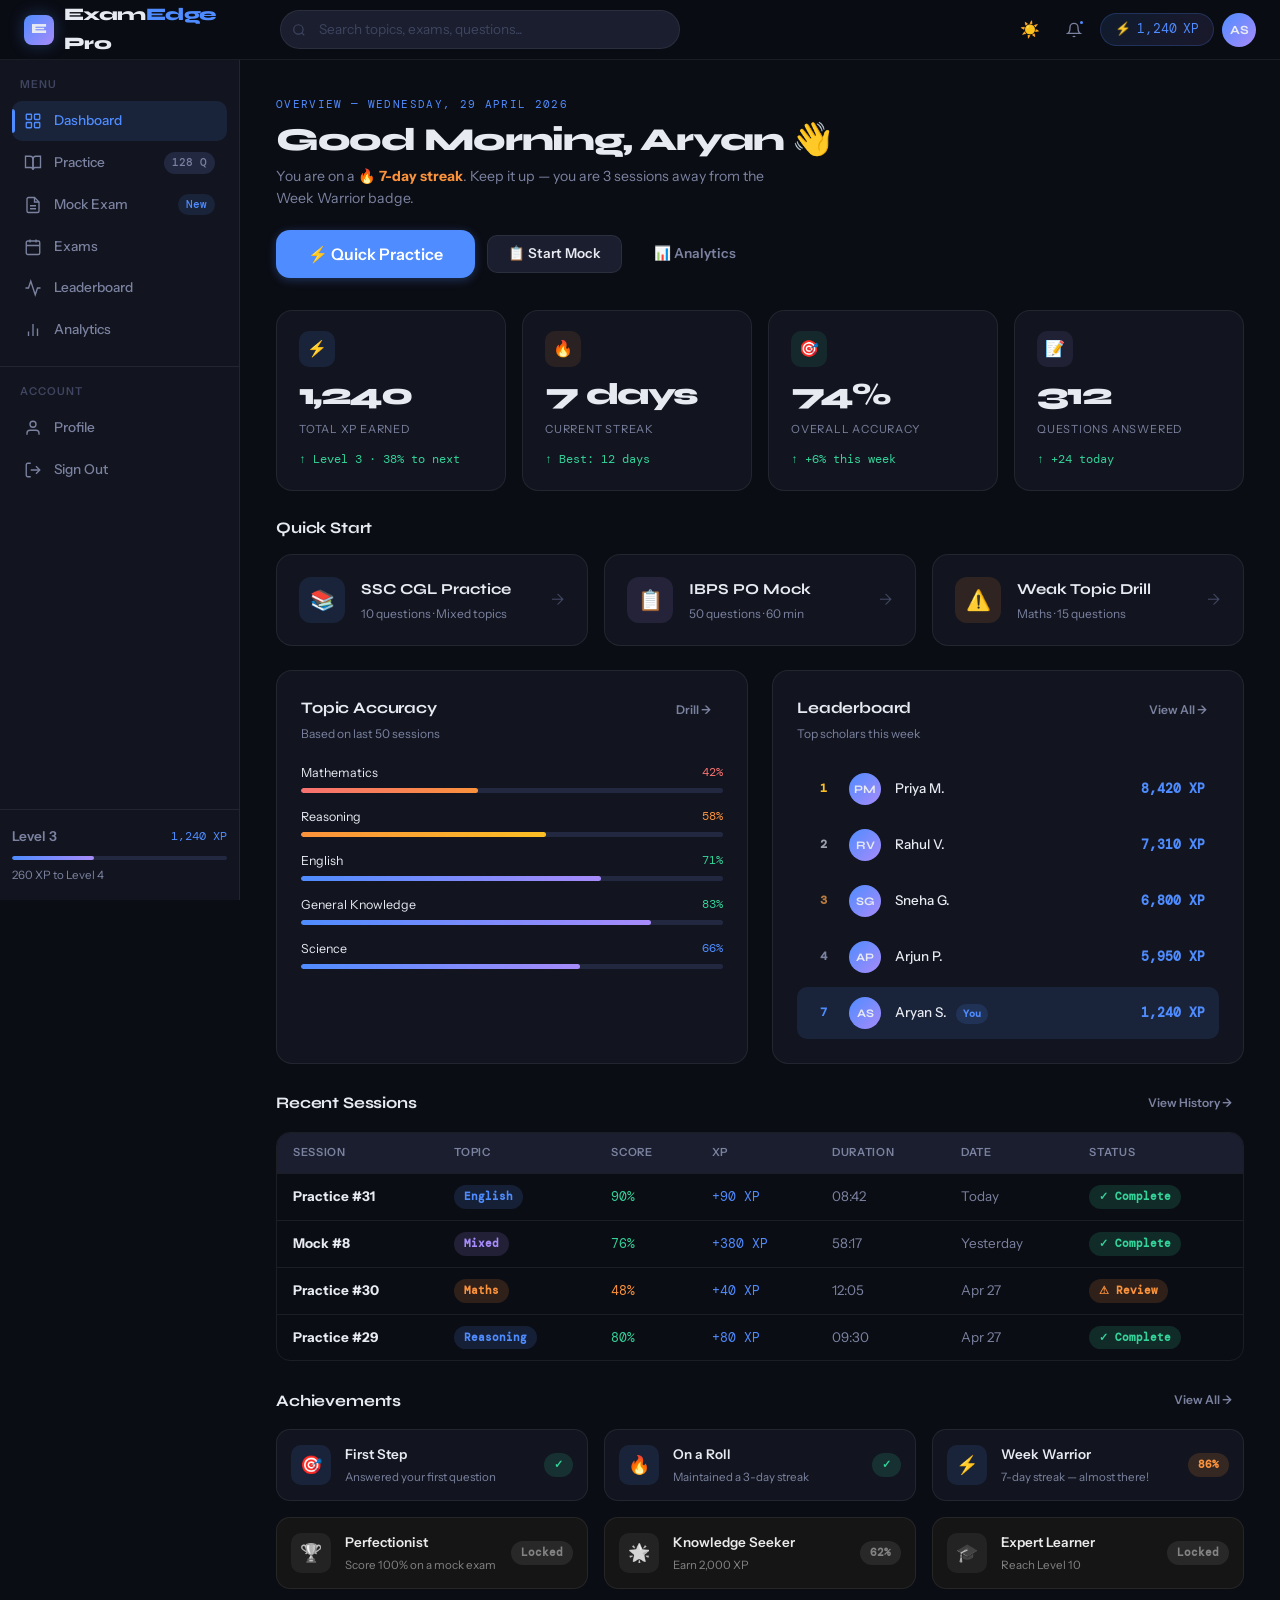
==== commit b1b0bead: "Update index.html" ====
--- a/index.html
+++ b/index.html
@@ -1,582 +1,602 @@
 <!DOCTYPE html>
 <html lang="en" data-theme="dark">
 <head>
-  <!-- ═══════════════════════════════════════════════
-       ExamEdge Pro — index.html
-       Professional, responsive exam prep dashboard
-       ═══════════════════════════════════════════════ -->
-
-  <!-- Core Meta -->
   <meta charset="UTF-8" />
   <meta name="viewport" content="width=device-width, initial-scale=1.0" />
   <meta http-equiv="X-UA-Compatible" content="IE=edge" />
 
-  <!-- SEO Primary -->
-  <title>ExamEdge Pro — Master Every Exam with Precision</title>
-  <meta name="description" content="ExamEdge Pro is an adaptive exam preparation platform with AI-powered practice, full-length mock tests, XP gamification, and real-time analytics for SSC, IBPS, UPSC, CAT, and more." />
-  <meta name="keywords" content="exam preparation, mock test, SSC CGL, IBPS PO, UPSC, CAT, online practice, question bank" />
+  <!-- SEO -->
+  <title>ExamEdge Pro - Master Every Exam with Precision</title>
+  <meta name="description" content="ExamEdge Pro is an adaptive exam prep platform with mock tests, XP gamification, and real-time analytics for SSC, IBPS, UPSC, CAT, and more." />
+  <meta name="keywords" content="exam preparation, mock test, SSC CGL, IBPS PO, UPSC, CAT, online practice" />
   <meta name="author" content="ExamEdge Pro" />
   <meta name="robots" content="index, follow" />
   <link rel="canonical" href="https://examedgepro.in/" />
 
-  <!-- Open Graph (Social sharing) -->
-  <meta property="og:type"        content="website" />
-  <meta property="og:url"         content="https://examedgepro.in/" />
-  <meta property="og:title"       content="ExamEdge Pro — Master Every Exam" />
+  <!-- Open Graph -->
+  <meta property="og:type" content="website" />
+  <meta property="og:url" content="https://examedgepro.in/" />
+  <meta property="og:title" content="ExamEdge Pro - Master Every Exam" />
   <meta property="og:description" content="Adaptive mock tests, XP gamification, and AI-powered analytics for serious exam aspirants." />
-  <meta property="og:image"       content="https://examedgepro.in/assets/og-cover.png" />
 
   <!-- Twitter Card -->
-  <meta name="twitter:card"        content="summary_large_image" />
-  <meta name="twitter:title"       content="ExamEdge Pro — Master Every Exam" />
+  <meta name="twitter:card" content="summary_large_image" />
+  <meta name="twitter:title" content="ExamEdge Pro - Master Every Exam" />
   <meta name="twitter:description" content="Adaptive mock tests, XP gamification, and smart analytics." />
-  <meta name="twitter:image"       content="https://examedgepro.in/assets/og-cover.png" />
-
-  <!-- PWA / Mobile -->
+
+  <!-- PWA -->
   <meta name="theme-color" content="#0b0d14" />
   <meta name="apple-mobile-web-app-capable" content="yes" />
-  <meta name="apple-mobile-web-app-status-bar-style" content="black-translucent" />
   <meta name="apple-mobile-web-app-title" content="ExamEdge Pro" />
-  <link rel="apple-touch-icon" href="assets/icons/apple-touch-icon.png" />
 
   <!-- Favicon -->
-  <link rel="icon" type="image/svg+xml" href="data:image/svg+xml,<svg xmlns='http://www.w3.org/2000/svg' viewBox='0 0 32 32'><rect width='32' height='32' rx='8' fill='%234f8cff'/><text x='50%' y='55%' font-size='18' text-anchor='middle' dominant-baseline='middle' fill='white'>⚡</text></svg>" />
+  <link rel="icon" type="image/svg+xml" href="data:image/svg+xml,<svg xmlns='http://www.w3.org/2000/svg' viewBox='0 0 32 32'><rect width='32' height='32' rx='8' fill='%234f8cff'/><text x='50%25' y='55%25' font-size='18' text-anchor='middle' dominant-baseline='middle' fill='white'>E</text></svg>" />
 
   <!-- Google Fonts -->
   <link rel="preconnect" href="https://fonts.googleapis.com" />
   <link rel="preconnect" href="https://fonts.gstatic.com" crossorigin />
-  <link href="https://fonts.googleapis.com/css2?family=Syne:wght@400;600;700;800&family=DM+Mono:ital,wght@0,400;0,500;1,400&family=Instrument+Sans:ital,wght@0,400;0,500;0,600;1,400&display=swap" rel="stylesheet" />
-
-  <!-- Project Stylesheets -->
+  <link href="https://fonts.googleapis.com/css2?family=Syne:wght@400;600;700;800&family=DM+Mono:wght@400;500&family=Instrument+Sans:wght@400;500;600&display=swap" rel="stylesheet" />
+
+  <!-- Project CSS files (used when served with full project) -->
   <link rel="stylesheet" href="css/styles.css" />
   <link rel="stylesheet" href="css/layout.css" />
   <link rel="stylesheet" href="css/components.css" />
 
-  <!-- ═══════════ EMBEDDED STYLES (standalone demo) ═══════════ -->
   <style>
-    /* ── Design Tokens ──────────────────────────────────── */
+    /* === DESIGN TOKENS === */
     :root {
-      --clr-bg:           #0b0d14;
-      --clr-surface:      #12151f;
-      --clr-surface-2:    #1a1e2e;
-      --clr-surface-3:    #222840;
-      --clr-border:       rgba(255,255,255,0.07);
-      --clr-border-hover: rgba(255,255,255,0.14);
-      --clr-accent:       #4f8cff;
-      --clr-accent-dim:   rgba(79,140,255,0.12);
-      --clr-accent-glow:  rgba(79,140,255,0.30);
-      --clr-accent-2:     #a78bfa;
-      --clr-accent-3:     #34d399;
-      --clr-warn:         #fb923c;
-      --clr-danger:       #f87171;
-      --clr-text:         #e8eaf2;
-      --clr-text-muted:   #7b82a0;
-      --clr-text-faint:   #3f4560;
-      --font-display:     'Syne', sans-serif;
-      --font-body:        'Instrument Sans', sans-serif;
-      --font-mono:        'DM Mono', monospace;
-      --sidebar-w:        240px;
-      --navbar-h:         60px;
-      --radius-sm: 6px; --radius-md: 10px;
-      --radius-lg: 16px; --radius-xl: 24px; --radius-full: 9999px;
-      --ease-out: cubic-bezier(0.16,1,0.3,1);
-      --dur-fast: 150ms; --dur-base: 250ms; --dur-slow: 420ms;
+      --bg:         #0b0d14;
+      --surface:    #12151f;
+      --surface2:   #1a1e2e;
+      --surface3:   #222840;
+      --border:     rgba(255,255,255,0.07);
+      --border2:    rgba(255,255,255,0.14);
+      --accent:     #4f8cff;
+      --accent-dim: rgba(79,140,255,0.12);
+      --accent-glow:rgba(79,140,255,0.30);
+      --purple:     #a78bfa;
+      --green:      #34d399;
+      --orange:     #fb923c;
+      --red:        #f87171;
+      --text:       #e8eaf2;
+      --muted:      #7b82a0;
+      --faint:      #3f4560;
+      --font-h:     'Syne', sans-serif;
+      --font-b:     'Instrument Sans', sans-serif;
+      --font-m:     'DM Mono', monospace;
+      --sb-w:       240px;
+      --nav-h:      60px;
+      --ease:       cubic-bezier(0.16,1,0.3,1);
     }
     [data-theme="light"] {
-      --clr-bg:#f0f2fa; --clr-surface:#fff; --clr-surface-2:#f5f7ff;
-      --clr-surface-3:#eaedfc; --clr-border:rgba(0,0,0,0.08);
-      --clr-border-hover:rgba(0,0,0,0.16); --clr-text:#111827;
-      --clr-text-muted:#6b7280; --clr-text-faint:#9ca3af;
-    }
-
-    /* ── Reset ──────────────────────────────────────────── */
-    *,*::before,*::after{box-sizing:border-box;margin:0;padding:0}
-    html{scroll-behavior:smooth;-webkit-font-smoothing:antialiased}
-    body{font-family:var(--font-body);font-size:1rem;color:var(--clr-text);
-      background:var(--clr-bg);line-height:1.6;min-height:100vh;
-      transition:background var(--dur-slow) var(--ease-out),color var(--dur-slow) var(--ease-out)}
-    img,svg{display:block;max-width:100%}
-    a{color:inherit;text-decoration:none}
-    button{cursor:pointer;border:none;background:none;font:inherit}
-    ul{list-style:none}
-    ::-webkit-scrollbar{width:5px;height:5px}
-    ::-webkit-scrollbar-track{background:transparent}
-    ::-webkit-scrollbar-thumb{background:var(--clr-surface-3);border-radius:99px}
-    ::selection{background:var(--clr-accent-dim);color:var(--clr-text)}
-    :focus-visible{outline:2px solid var(--clr-accent);outline-offset:3px;border-radius:4px}
-
-    /* ── App Shell ──────────────────────────────────────── */
-    #app{display:flex;flex-direction:column;min-height:100vh}
-    .shell{display:flex;flex:1;padding-top:var(--navbar-h)}
-
-    /* ── Navbar ─────────────────────────────────────────── */
-    .navbar{
-      position:fixed;top:0;left:0;right:0;height:var(--navbar-h);z-index:300;
-      display:flex;align-items:center;padding:0 24px;gap:16px;
-      background:rgba(11,13,20,0.88);
-      backdrop-filter:blur(20px);-webkit-backdrop-filter:blur(20px);
-      border-bottom:1px solid var(--clr-border);
-    }
-    [data-theme="light"] .navbar{background:rgba(240,242,250,0.9)}
-    .nav-brand{
-      display:flex;align-items:center;gap:10px;
-      font-family:var(--font-display);font-weight:800;font-size:1.15rem;
-      letter-spacing:-0.03em;width:var(--sidebar-w);flex-shrink:0;
-      transition:width var(--dur-base) var(--ease-out);
-    }
-    .nav-brand-icon{
-      width:30px;height:30px;border-radius:8px;
-      background:linear-gradient(135deg,var(--clr-accent),var(--clr-accent-2));
-      display:flex;align-items:center;justify-content:center;
-      font-size:14px;flex-shrink:0;
-      box-shadow:0 0 16px var(--clr-accent-glow);
-    }
-    .nav-brand span{color:var(--clr-accent)}
-    .nav-search{flex:1;max-width:400px;position:relative}
-    .nav-search input{
-      width:100%;padding:8px 16px 8px 38px;
-      background:var(--clr-surface-2);border:1px solid var(--clr-border);
-      border-radius:99px;color:var(--clr-text);font-size:.85rem;
-      font-family:var(--font-body);transition:border-color var(--dur-fast),box-shadow var(--dur-fast);
-    }
-    .nav-search input:focus{border-color:var(--clr-accent);box-shadow:0 0 0 3px var(--clr-accent-dim);outline:none}
-    .nav-search input::placeholder{color:var(--clr-text-faint)}
-    .nav-search-icon{position:absolute;left:12px;top:50%;transform:translateY(-50%);
-      color:var(--clr-text-faint);pointer-events:none;display:flex}
-    .nav-actions{display:flex;align-items:center;gap:8px;margin-left:auto}
-    .nav-icon-btn{
-      width:36px;height:36px;display:flex;align-items:center;justify-content:center;
-      border-radius:10px;color:var(--clr-text-muted);
-      transition:background var(--dur-fast),color var(--dur-fast);position:relative;
-    }
-    .nav-icon-btn:hover{background:var(--clr-surface-2);color:var(--clr-text)}
-    .nav-notif-dot{
-      position:absolute;top:7px;right:7px;width:7px;height:7px;
-      background:var(--clr-accent);border-radius:50%;border:2px solid var(--clr-bg);
-    }
-    .nav-xp{
-      display:inline-flex;align-items:center;gap:6px;
-      padding:5px 14px;
-      background:linear-gradient(135deg,var(--clr-accent-dim),rgba(167,139,250,0.1));
-      border:1px solid rgba(79,140,255,0.22);
-      border-radius:99px;font-family:var(--font-mono);font-size:.8rem;
-      font-weight:500;color:var(--clr-accent);
-    }
-    .nav-avatar{
-      width:34px;height:34px;border-radius:50%;
-      background:linear-gradient(135deg,var(--clr-accent),var(--clr-accent-2));
-      display:flex;align-items:center;justify-content:center;
-      font-family:var(--font-display);font-weight:700;font-size:.78rem;
-      cursor:pointer;transition:box-shadow var(--dur-fast);
-    }
-    .nav-avatar:hover{box-shadow:0 0 0 3px var(--clr-accent-dim)}
-
-    /* ── Mobile hamburger ───────────────────────────────── */
-    .nav-hamburger{display:none;flex-direction:column;gap:5px;
-      padding:8px;border-radius:8px;cursor:pointer}
-    .nav-hamburger span{width:20px;height:2px;background:var(--clr-text-muted);
-      border-radius:2px;transition:all var(--dur-fast)}
-
-    /* ── Sidebar ────────────────────────────────────────── */
-    .sidebar{
-      position:fixed;top:var(--navbar-h);left:0;bottom:0;
-      width:var(--sidebar-w);z-index:200;
-      background:var(--clr-surface);border-right:1px solid var(--clr-border);
-      display:flex;flex-direction:column;overflow:hidden;
-      transition:width var(--dur-base) var(--ease-out),transform var(--dur-base) var(--ease-out);
-    }
-    .sidebar-section{padding:16px 12px}
-    .sidebar-section+.sidebar-section{border-top:1px solid var(--clr-border)}
-    .sidebar-label{
-      font-size:.7rem;font-weight:600;letter-spacing:.09em;text-transform:uppercase;
-      color:var(--clr-text-faint);padding:0 8px 8px;white-space:nowrap;overflow:hidden;
-    }
-    .sidebar-nav{display:flex;flex-direction:column;gap:2px}
-    .sidebar-link{
-      display:flex;align-items:center;gap:12px;padding:9px 12px;
-      border-radius:10px;color:var(--clr-text-muted);font-size:.85rem;
-      font-weight:500;white-space:nowrap;overflow:hidden;cursor:pointer;
-      transition:background var(--dur-fast),color var(--dur-fast);position:relative;
-    }
-    .sidebar-link:hover{background:var(--clr-surface-2);color:var(--clr-text)}
-    .sidebar-link.active{background:var(--clr-accent-dim);color:var(--clr-accent)}
-    .sidebar-link.active::before{
-      content:'';position:absolute;left:0;top:20%;bottom:20%;
-      width:3px;background:var(--clr-accent);border-radius:0 99px 99px 0;
-    }
-    .sidebar-icon{width:18px;height:18px;flex-shrink:0;display:flex;align-items:center;justify-content:center}
-    .sidebar-badge{
-      margin-left:auto;font-family:var(--font-mono);font-size:.68rem;
-      background:var(--clr-surface-3);color:var(--clr-text-muted);
-      padding:2px 8px;border-radius:99px;flex-shrink:0;
-    }
-    .sidebar-link.active .sidebar-badge{background:var(--clr-accent-dim);color:var(--clr-accent)}
-    .sidebar-xp{padding:16px 12px;margin-top:auto;border-top:1px solid var(--clr-border)}
-    .sidebar-xp-meta{display:flex;justify-content:space-between;align-items:center;
-      font-size:.75rem;margin-bottom:8px;color:var(--clr-text-muted)}
-    .sidebar-xp-bar{height:4px;background:var(--clr-surface-3);border-radius:99px;overflow:hidden}
-    .sidebar-xp-fill{
-      height:100%;width:38%;
-      background:linear-gradient(90deg,var(--clr-accent),var(--clr-accent-2));
-      border-radius:99px;transition:width .7s var(--ease-out);
-    }
-
-    /* ── Overlay (mobile) ───────────────────────────────── */
-    .sidebar-overlay{
-      display:none;position:fixed;inset:0;background:rgba(0,0,0,0.65);
-      z-index:199;backdrop-filter:blur(3px);
-    }
-    .sidebar-overlay.active{display:block}
-
-    /* ── Main Content ───────────────────────────────────── */
-    .main{
-      flex:1;margin-left:var(--sidebar-w);padding:36px 36px 60px;
-      min-width:0;transition:margin-left var(--dur-base) var(--ease-out);
-    }
-
-    /* ── Page Header ────────────────────────────────────── */
-    .page-eyebrow{
-      font-family:var(--font-mono);font-size:.7rem;color:var(--clr-accent);
-      letter-spacing:.12em;text-transform:uppercase;margin-bottom:8px;
-    }
-    .page-title{
-      font-family:var(--font-display);font-size:2rem;font-weight:800;
-      letter-spacing:-.04em;line-height:1.15;color:var(--clr-text);
-    }
-    .page-sub{color:var(--clr-text-muted);font-size:.88rem;margin-top:6px;max-width:520px}
-    .page-actions{display:flex;align-items:center;gap:12px;margin-top:20px;flex-wrap:wrap}
-
-    /* ── Buttons ────────────────────────────────────────── */
-    .btn{
-      display:inline-flex;align-items:center;justify-content:center;gap:8px;
-      height:38px;padding:0 20px;border-radius:10px;
-      font-size:.85rem;font-weight:600;font-family:var(--font-body);
-      white-space:nowrap;transition:all var(--dur-fast) var(--ease-out);
-    }
-    .btn-primary{background:var(--clr-accent);color:#fff;box-shadow:0 2px 10px rgba(79,140,255,.3)}
-    .btn-primary:hover{background:#6aa0ff;box-shadow:0 4px 18px rgba(79,140,255,.45);transform:translateY(-1px)}
-    .btn-secondary{background:var(--clr-surface-2);border:1px solid var(--clr-border);color:var(--clr-text)}
-    .btn-secondary:hover{border-color:var(--clr-border-hover);background:var(--clr-surface-3)}
-    .btn-ghost{color:var(--clr-text-muted)}
-    .btn-ghost:hover{background:var(--clr-surface-2);color:var(--clr-text)}
-    .btn-sm{height:30px;padding:0 12px;font-size:.75rem;border-radius:7px}
-    .btn-lg{height:48px;padding:0 32px;font-size:1rem;border-radius:14px}
-
-    /* ── Grid ───────────────────────────────────────────── */
-    .grid-4{display:grid;grid-template-columns:repeat(4,1fr);gap:16px;margin-bottom:24px}
-    .grid-2{display:grid;grid-template-columns:repeat(2,1fr);gap:24px;margin-bottom:24px}
-    .grid-3{display:grid;grid-template-columns:repeat(3,1fr);gap:16px;margin-bottom:24px}
-
-    /* ── Cards ──────────────────────────────────────────── */
-    .card{
-      background:var(--clr-surface);border:1px solid var(--clr-border);
-      border-radius:16px;padding:24px;
-      transition:border-color var(--dur-fast),box-shadow var(--dur-fast);
-    }
-    .card:hover{border-color:var(--clr-border-hover)}
-    .card-title{font-family:var(--font-display);font-size:1rem;font-weight:700;
-      letter-spacing:-.01em}
-    .card-sub{font-size:.75rem;color:var(--clr-text-muted);margin-top:3px}
-    .card-header{display:flex;justify-content:space-between;align-items:flex-start;margin-bottom:20px}
-
-    /* ── Stat Card ──────────────────────────────────────── */
-    .stat-card{
-      background:var(--clr-surface);border:1px solid var(--clr-border);
-      border-radius:16px;padding:20px 22px;
-      display:flex;flex-direction:column;gap:12px;
-      position:relative;overflow:hidden;cursor:default;
-      transition:transform var(--dur-fast),border-color var(--dur-fast),box-shadow var(--dur-fast);
-    }
-    .stat-card::after{
-      content:'';position:absolute;top:0;left:0;right:0;height:2px;
-      background:linear-gradient(90deg,var(--clr-accent),var(--clr-accent-2));
-      opacity:0;transition:opacity var(--dur-fast);
-    }
-    .stat-card:hover{transform:translateY(-2px);border-color:var(--clr-border-hover);
-      box-shadow:0 8px 24px rgba(0,0,0,.35)}
-    .stat-card:hover::after{opacity:1}
-    .stat-icon{
-      width:36px;height:36px;border-radius:10px;
-      background:var(--clr-accent-dim);color:var(--clr-accent);
-      display:flex;align-items:center;justify-content:center;font-size:16px;
-    }
-    .stat-value{
-      font-family:var(--font-display);font-size:1.9rem;font-weight:800;
-      letter-spacing:-.05em;line-height:1;
-    }
-    .stat-label{font-size:.7rem;text-transform:uppercase;letter-spacing:.07em;color:var(--clr-text-muted)}
-    .stat-delta{font-size:.72rem;font-family:var(--font-mono);display:inline-flex;align-items:center;gap:3px}
-    .delta-up{color:var(--clr-accent-3)} .delta-dn{color:var(--clr-danger)}
-
-    /* ── Progress Bar ───────────────────────────────────── */
-    .progress{height:5px;background:var(--clr-surface-3);border-radius:99px;overflow:hidden}
-    .progress-fill{height:100%;border-radius:99px;
-      background:linear-gradient(90deg,var(--clr-accent),var(--clr-accent-2));
-      transition:width .7s var(--ease-out)}
-    .progress-sm{height:4px} .progress-lg{height:8px}
-
-    /* ── Badge ──────────────────────────────────────────── */
-    .badge{
-      display:inline-flex;align-items:center;gap:4px;
-      padding:3px 10px;border-radius:99px;font-size:.7rem;
-      font-weight:600;font-family:var(--font-mono);white-space:nowrap;
-    }
-    .badge-blue   {background:rgba(79,140,255,.15);color:var(--clr-accent)}
-    .badge-purple {background:rgba(167,139,250,.15);color:var(--clr-accent-2)}
-    .badge-green  {background:rgba(52,211,153,.15);color:var(--clr-accent-3)}
-    .badge-orange {background:rgba(251,146,60,.15);color:var(--clr-warn)}
-    .badge-muted  {background:var(--clr-surface-3);color:var(--clr-text-muted)}
-
-    /* ── Table ──────────────────────────────────────────── */
-    .table-wrap{overflow-x:auto;border-radius:14px;border:1px solid var(--clr-border)}
-    table{width:100%;border-collapse:collapse;font-size:.84rem}
-    thead{background:var(--clr-surface-2);border-bottom:1px solid var(--clr-border)}
-    th{padding:11px 16px;text-align:left;font-weight:600;font-size:.7rem;
-      letter-spacing:.06em;text-transform:uppercase;color:var(--clr-text-muted)}
-    td{padding:11px 16px;border-bottom:1px solid var(--clr-border);vertical-align:middle}
-    tbody tr:last-child td{border-bottom:none}
-    tbody tr{transition:background var(--dur-fast)}
-    tbody tr:hover{background:var(--clr-surface-2)}
-
-    /* ── LB Row ─────────────────────────────────────────── */
-    .lb-row{display:flex;align-items:center;gap:14px;padding:10px 14px;
-      border-radius:10px;transition:background var(--dur-fast)}
-    .lb-row:hover{background:var(--clr-surface-2)}
-    .lb-row.lb-me{background:var(--clr-accent-dim)}
-    .lb-rank{width:24px;text-align:center;font-family:var(--font-mono);
-      font-size:.78rem;font-weight:700;color:var(--clr-text-muted);flex-shrink:0}
-    .rank-1{color:#fbbf24}.rank-2{color:#9ca3af}.rank-3{color:#b97a3f}
-    .lb-ava{
-      width:32px;height:32px;border-radius:50%;flex-shrink:0;
-      background:linear-gradient(135deg,var(--clr-accent),var(--clr-accent-2));
-      display:flex;align-items:center;justify-content:center;
-      font-family:var(--font-display);font-size:.72rem;font-weight:700;
-    }
-    .lb-name{flex:1;font-size:.84rem;font-weight:500}
-    .lb-score{font-family:var(--font-mono);font-size:.82rem;font-weight:700;color:var(--clr-accent)}
-
-    /* ── Achievement ────────────────────────────────────── */
-    .achievement{
-      display:flex;align-items:center;gap:14px;padding:14px;
-      background:var(--clr-surface);border:1px solid var(--clr-border);
-      border-radius:14px;transition:all var(--dur-fast);
-    }
-    .achievement:hover{border-color:var(--clr-border-hover);transform:translateY(-1px)}
-    .achievement.locked{opacity:.4;filter:grayscale(1)}
-    .ach-icon{width:40px;height:40px;border-radius:10px;background:var(--clr-accent-dim);
-      display:flex;align-items:center;justify-content:center;font-size:18px;flex-shrink:0}
-    .ach-name{font-size:.84rem;font-weight:600}
-    .ach-desc{font-size:.72rem;color:var(--clr-text-muted);margin-top:2px}
-
-    /* ── Skeleton ───────────────────────────────────────── */
-    .skeleton{
-      background:linear-gradient(90deg,var(--clr-surface-2) 25%,var(--clr-surface-3) 50%,var(--clr-surface-2) 75%);
-      background-size:200% 100%;animation:shimmer 1.6s infinite;border-radius:10px;
-    }
-    @keyframes shimmer{from{background-position:200% 0}to{background-position:-200% 0}}
-
-    /* ── Quick Action Card ──────────────────────────────── */
-    .quick-card{
-      background:var(--clr-surface);border:1px solid var(--clr-border);
-      border-radius:16px;padding:22px;display:flex;align-items:center;
-      gap:16px;cursor:pointer;
-      transition:all var(--dur-fast) var(--ease-out);
-    }
-    .quick-card:hover{border-color:var(--clr-accent);background:var(--clr-accent-dim);
-      transform:translateY(-2px);box-shadow:0 8px 24px rgba(0,0,0,.3)}
-    .quick-icon{
-      width:46px;height:46px;border-radius:12px;flex-shrink:0;
-      display:flex;align-items:center;justify-content:center;font-size:20px;
-    }
-    .quick-title{font-family:var(--font-display);font-weight:700;font-size:.95rem}
-    .quick-sub{font-size:.75rem;color:var(--clr-text-muted);margin-top:2px}
-    .quick-arrow{margin-left:auto;color:var(--clr-text-faint);transition:transform var(--dur-fast)}
-    .quick-card:hover .quick-arrow{transform:translateX(4px);color:var(--clr-accent)}
-
-    /* ── Divider ────────────────────────────────────────── */
-    .divider{height:1px;background:var(--clr-border);margin:20px 0}
-
-    /* ── Toast ──────────────────────────────────────────── */
-    #toasts{
-      position:fixed;bottom:24px;right:24px;z-index:1000;
-      display:flex;flex-direction:column;gap:10px;pointer-events:none;
-    }
-    .toast{
-      display:flex;align-items:center;gap:10px;
-      padding:12px 18px;background:var(--clr-surface-2);
-      border:1px solid var(--clr-border);border-radius:12px;
-      box-shadow:0 8px 32px rgba(0,0,0,.5);font-size:.84rem;font-weight:500;
-      pointer-events:all;max-width:320px;
-      animation:toastIn .3s var(--ease-out);
-    }
-    .toast-success{border-color:var(--clr-accent-3)}
-    .toast-out{animation:toastOut .25s ease forwards}
-    @keyframes toastIn{from{opacity:0;transform:translateX(20px)}to{opacity:1;transform:translateX(0)}}
-    @keyframes toastOut{from{opacity:1;transform:translateX(0)}to{opacity:0;transform:translateX(20px)}}
-
-    /* ── Page Enter ─────────────────────────────────────── */
-    .page-enter{animation:pageIn .45s var(--ease-out) both}
-    @keyframes pageIn{from{opacity:0;transform:translateY(14px)}to{opacity:1;transform:translateY(0)}}
-
-    /* ── Responsive ─────────────────────────────────────── */
-    @media(max-width:1100px){
-      .grid-4{grid-template-columns:repeat(2,1fr)}
-      .nav-brand{width:64px}
-      .sidebar{width:64px}
-      .sidebar-label,.sidebar-link span,.sidebar-badge,
-      .sidebar-xp .sidebar-xp-meta span:first-child,.sidebar-xp-meta .fw-mono{display:none}
-      .sidebar-link{justify-content:center;padding:10px}
-      .sidebar-link.active::before{top:0;bottom:0}
-      .main{margin-left:64px}
-    }
-    @media(max-width:768px){
-      :root{--sidebar-w:240px}
-      .grid-2{grid-template-columns:1fr}
-      .grid-3{grid-template-columns:1fr}
-      .grid-4{grid-template-columns:1fr 1fr}
-      .main{margin-left:0;padding:20px 16px 60px}
-      .sidebar{transform:translateX(-100%);width:240px}
-      .sidebar.mobile-open{transform:translateX(0);box-shadow:0 0 40px rgba(0,0,0,.6)}
-      .sidebar-label,.sidebar-link span,.sidebar-badge{display:flex}
-      .sidebar-link{justify-content:flex-start;padding:9px 12px}
-      .nav-search{display:none}
-      .nav-hamburger{display:flex}
-      .nav-brand{width:auto}
-    }
-    @media(max-width:480px){
-      .grid-4{grid-template-columns:1fr}
-      .page-title{font-size:1.6rem}
-    }
-
-    /* ── Misc Utilities ─────────────────────────────────── */
-    .fw-mono{font-family:var(--font-mono)}
-    .fw-display{font-family:var(--font-display)}
-    .text-accent{color:var(--clr-accent)}
-    .text-muted{color:var(--clr-text-muted)}
-    .text-sm{font-size:.85rem}
-    .text-xs{font-size:.75rem}
-    .text-success{color:var(--clr-accent-3)}
-    .flex{display:flex}.items-center{align-items:center}
-    .justify-between{justify-content:space-between}
-    .gap-2{gap:8px}.gap-3{gap:12px}.gap-4{gap:16px}
-    .mt-auto{margin-top:auto}
+      --bg:       #f0f2fa;
+      --surface:  #ffffff;
+      --surface2: #f5f7ff;
+      --surface3: #eaedfc;
+      --border:   rgba(0,0,0,0.08);
+      --border2:  rgba(0,0,0,0.16);
+      --text:     #111827;
+      --muted:    #6b7280;
+      --faint:    #9ca3af;
+    }
+
+    /* === RESET === */
+    *, *::before, *::after { box-sizing: border-box; margin: 0; padding: 0; }
+    html { scroll-behavior: smooth; -webkit-font-smoothing: antialiased; }
+    body {
+      font-family: var(--font-b);
+      background: var(--bg);
+      color: var(--text);
+      min-height: 100vh;
+      line-height: 1.6;
+      transition: background 0.4s, color 0.4s;
+    }
+    a { color: inherit; text-decoration: none; }
+    button { cursor: pointer; border: none; background: none; font: inherit; }
+    ul { list-style: none; }
+    img, svg { display: block; max-width: 100%; }
+    ::-webkit-scrollbar { width: 5px; }
+    ::-webkit-scrollbar-track { background: transparent; }
+    ::-webkit-scrollbar-thumb { background: var(--surface3); border-radius: 99px; }
+    ::selection { background: var(--accent-dim); color: var(--text); }
+    :focus-visible { outline: 2px solid var(--accent); outline-offset: 3px; border-radius: 4px; }
+
+    /* === APP SHELL === */
+    #app { display: flex; flex-direction: column; min-height: 100vh; }
+    .shell { display: flex; flex: 1; padding-top: var(--nav-h); }
+
+    /* === NAVBAR === */
+    .navbar {
+      position: fixed; top: 0; left: 0; right: 0;
+      height: var(--nav-h); z-index: 300;
+      display: flex; align-items: center; padding: 0 24px; gap: 16px;
+      background: rgba(11,13,20,0.9);
+      backdrop-filter: blur(20px);
+      border-bottom: 1px solid var(--border);
+    }
+    [data-theme="light"] .navbar { background: rgba(240,242,250,0.92); }
+
+    .nav-brand {
+      display: flex; align-items: center; gap: 10px;
+      font-family: var(--font-h); font-weight: 800; font-size: 1.1rem;
+      letter-spacing: -0.03em; width: var(--sb-w); flex-shrink: 0;
+    }
+    .nav-brand-icon {
+      width: 30px; height: 30px; border-radius: 8px;
+      background: linear-gradient(135deg, var(--accent), var(--purple));
+      display: flex; align-items: center; justify-content: center;
+      font-size: 14px; flex-shrink: 0;
+      box-shadow: 0 0 16px var(--accent-glow);
+    }
+    .brand-accent { color: var(--accent); }
+
+    .nav-search { flex: 1; max-width: 400px; position: relative; }
+    .nav-search input {
+      width: 100%; padding: 8px 16px 8px 38px;
+      background: var(--surface2); border: 1px solid var(--border);
+      border-radius: 99px; color: var(--text); font-size: 0.85rem;
+      font-family: var(--font-b);
+      transition: border-color 0.15s, box-shadow 0.15s;
+    }
+    .nav-search input:focus {
+      border-color: var(--accent);
+      box-shadow: 0 0 0 3px var(--accent-dim); outline: none;
+    }
+    .nav-search input::placeholder { color: var(--faint); }
+    .search-icon {
+      position: absolute; left: 12px; top: 50%;
+      transform: translateY(-50%); color: var(--faint); pointer-events: none;
+    }
+
+    .nav-actions { display: flex; align-items: center; gap: 8px; margin-left: auto; }
+    .nav-btn {
+      width: 36px; height: 36px; display: flex; align-items: center;
+      justify-content: center; border-radius: 10px; color: var(--muted);
+      transition: background 0.15s, color 0.15s; position: relative;
+      font-size: 16px;
+    }
+    .nav-btn:hover { background: var(--surface2); color: var(--text); }
+    .notif-dot {
+      position: absolute; top: 7px; right: 7px; width: 7px; height: 7px;
+      background: var(--accent); border-radius: 50%; border: 2px solid var(--bg);
+    }
+    .nav-xp {
+      display: inline-flex; align-items: center; gap: 6px;
+      padding: 5px 14px;
+      background: linear-gradient(135deg, var(--accent-dim), rgba(167,139,250,0.1));
+      border: 1px solid rgba(79,140,255,0.22);
+      border-radius: 99px; font-family: var(--font-m);
+      font-size: 0.8rem; color: var(--accent);
+    }
+    .nav-avatar {
+      width: 34px; height: 34px; border-radius: 50%;
+      background: linear-gradient(135deg, var(--accent), var(--purple));
+      display: flex; align-items: center; justify-content: center;
+      font-family: var(--font-h); font-weight: 700; font-size: 0.78rem;
+      cursor: pointer; transition: box-shadow 0.15s;
+    }
+    .nav-avatar:hover { box-shadow: 0 0 0 3px var(--accent-dim); }
+
+    .hamburger {
+      display: none; flex-direction: column; gap: 5px;
+      padding: 8px; border-radius: 8px; cursor: pointer;
+    }
+    .hamburger span {
+      width: 20px; height: 2px; background: var(--muted);
+      border-radius: 2px; transition: all 0.15s;
+    }
+
+    /* === SIDEBAR === */
+    .sidebar {
+      position: fixed; top: var(--nav-h); left: 0; bottom: 0;
+      width: var(--sb-w); z-index: 200;
+      background: var(--surface); border-right: 1px solid var(--border);
+      display: flex; flex-direction: column; overflow: hidden;
+      transition: width 0.25s var(--ease), transform 0.25s var(--ease);
+    }
+    .sb-section { padding: 16px 12px; }
+    .sb-section + .sb-section { border-top: 1px solid var(--border); }
+    .sb-label {
+      font-size: 0.68rem; font-weight: 600; letter-spacing: 0.09em;
+      text-transform: uppercase; color: var(--faint);
+      padding: 0 8px 8px; white-space: nowrap;
+    }
+    .sb-nav { display: flex; flex-direction: column; gap: 2px; }
+    .sb-link {
+      display: flex; align-items: center; gap: 12px; padding: 9px 12px;
+      border-radius: 10px; color: var(--muted); font-size: 0.85rem;
+      font-weight: 500; white-space: nowrap; cursor: pointer;
+      transition: background 0.15s, color 0.15s; position: relative;
+      overflow: hidden;
+    }
+    .sb-link:hover { background: var(--surface2); color: var(--text); }
+    .sb-link.active { background: var(--accent-dim); color: var(--accent); }
+    .sb-link.active::before {
+      content: ''; position: absolute; left: 0; top: 20%; bottom: 20%;
+      width: 3px; background: var(--accent); border-radius: 0 99px 99px 0;
+    }
+    .sb-icon { width: 18px; height: 18px; flex-shrink: 0; display: flex; align-items: center; }
+    .sb-badge {
+      margin-left: auto; font-family: var(--font-m); font-size: 0.68rem;
+      background: var(--surface3); color: var(--muted);
+      padding: 2px 8px; border-radius: 99px; flex-shrink: 0;
+    }
+    .sb-link.active .sb-badge { background: var(--accent-dim); color: var(--accent); }
+
+    .sb-xp { padding: 16px 12px; margin-top: auto; border-top: 1px solid var(--border); }
+    .sb-xp-meta {
+      display: flex; justify-content: space-between; align-items: center;
+      font-size: 0.75rem; margin-bottom: 8px; color: var(--muted);
+    }
+    .sb-xp-bar { height: 4px; background: var(--surface3); border-radius: 99px; overflow: hidden; }
+    .sb-xp-fill {
+      height: 100%; width: 38%;
+      background: linear-gradient(90deg, var(--accent), var(--purple));
+      border-radius: 99px; transition: width 0.7s var(--ease);
+    }
+
+    /* === OVERLAY (mobile) === */
+    .sb-overlay {
+      display: none; position: fixed; inset: 0;
+      background: rgba(0,0,0,0.65); z-index: 199; backdrop-filter: blur(3px);
+    }
+    .sb-overlay.active { display: block; }
+
+    /* === MAIN === */
+    .main {
+      flex: 1; margin-left: var(--sb-w);
+      padding: 36px 36px 60px; min-width: 0;
+      transition: margin-left 0.25s var(--ease);
+    }
+
+    /* === PAGE HEADER === */
+    .eyebrow {
+      font-family: var(--font-m); font-size: 0.7rem; color: var(--accent);
+      letter-spacing: 0.12em; text-transform: uppercase; margin-bottom: 8px;
+    }
+    .page-title {
+      font-family: var(--font-h); font-size: 2rem; font-weight: 800;
+      letter-spacing: -0.04em; line-height: 1.15; color: var(--text);
+    }
+    .page-sub { color: var(--muted); font-size: 0.88rem; margin-top: 6px; max-width: 520px; }
+    .page-actions { display: flex; align-items: center; gap: 12px; margin-top: 20px; flex-wrap: wrap; }
+
+    /* === BUTTONS === */
+    .btn {
+      display: inline-flex; align-items: center; justify-content: center;
+      gap: 8px; height: 38px; padding: 0 20px; border-radius: 10px;
+      font-size: 0.85rem; font-weight: 600; font-family: var(--font-b);
+      white-space: nowrap; transition: all 0.15s var(--ease);
+    }
+    .btn-primary {
+      background: var(--accent); color: #fff;
+      box-shadow: 0 2px 10px rgba(79,140,255,0.3);
+    }
+    .btn-primary:hover {
+      background: #6aa0ff;
+      box-shadow: 0 4px 18px rgba(79,140,255,0.45);
+      transform: translateY(-1px);
+    }
+    .btn-secondary {
+      background: var(--surface2); border: 1px solid var(--border); color: var(--text);
+    }
+    .btn-secondary:hover { border-color: var(--border2); background: var(--surface3); }
+    .btn-ghost { color: var(--muted); }
+    .btn-ghost:hover { background: var(--surface2); color: var(--text); }
+    .btn-sm { height: 30px; padding: 0 12px; font-size: 0.75rem; border-radius: 7px; }
+    .btn-lg { height: 48px; padding: 0 32px; font-size: 1rem; border-radius: 14px; }
+
+    /* === GRIDS === */
+    .g4 { display: grid; grid-template-columns: repeat(4,1fr); gap: 16px; margin-bottom: 24px; }
+    .g2 { display: grid; grid-template-columns: repeat(2,1fr); gap: 24px; margin-bottom: 24px; }
+    .g3 { display: grid; grid-template-columns: repeat(3,1fr); gap: 16px; margin-bottom: 24px; }
+
+    /* === CARD === */
+    .card {
+      background: var(--surface); border: 1px solid var(--border);
+      border-radius: 16px; padding: 24px;
+      transition: border-color 0.15s, box-shadow 0.15s;
+    }
+    .card:hover { border-color: var(--border2); }
+    .card-title { font-family: var(--font-h); font-size: 1rem; font-weight: 700; letter-spacing: -0.01em; }
+    .card-sub { font-size: 0.75rem; color: var(--muted); margin-top: 3px; }
+    .card-head { display: flex; justify-content: space-between; align-items: flex-start; margin-bottom: 20px; }
+
+    /* === STAT CARD === */
+    .stat {
+      background: var(--surface); border: 1px solid var(--border);
+      border-radius: 16px; padding: 20px 22px;
+      display: flex; flex-direction: column; gap: 12px;
+      position: relative; overflow: hidden;
+      transition: transform 0.15s, border-color 0.15s, box-shadow 0.15s;
+    }
+    .stat::after {
+      content: ''; position: absolute; top: 0; left: 0; right: 0; height: 2px;
+      background: linear-gradient(90deg, var(--accent), var(--purple));
+      opacity: 0; transition: opacity 0.15s;
+    }
+    .stat:hover {
+      transform: translateY(-2px); border-color: var(--border2);
+      box-shadow: 0 8px 24px rgba(0,0,0,0.35);
+    }
+    .stat:hover::after { opacity: 1; }
+    .stat-icon {
+      width: 36px; height: 36px; border-radius: 10px;
+      background: var(--accent-dim); color: var(--accent);
+      display: flex; align-items: center; justify-content: center; font-size: 16px;
+    }
+    .stat-val {
+      font-family: var(--font-h); font-size: 1.9rem; font-weight: 800;
+      letter-spacing: -0.05em; line-height: 1;
+    }
+    .stat-lbl { font-size: 0.7rem; text-transform: uppercase; letter-spacing: 0.07em; color: var(--muted); }
+    .stat-delta { font-size: 0.72rem; font-family: var(--font-m); }
+    .up { color: var(--green); }
+    .dn { color: var(--red); }
+
+    /* === PROGRESS === */
+    .bar { height: 5px; background: var(--surface3); border-radius: 99px; overflow: hidden; }
+    .bar-fill {
+      height: 100%; border-radius: 99px;
+      background: linear-gradient(90deg, var(--accent), var(--purple));
+      transition: width 0.7s var(--ease);
+    }
+
+    /* === BADGE === */
+    .badge {
+      display: inline-flex; align-items: center; gap: 4px;
+      padding: 3px 10px; border-radius: 99px;
+      font-size: 0.7rem; font-weight: 600; font-family: var(--font-m);
+    }
+    .b-blue   { background: rgba(79,140,255,0.15); color: var(--accent); }
+    .b-purple { background: rgba(167,139,250,0.15); color: var(--purple); }
+    .b-green  { background: rgba(52,211,153,0.15);  color: var(--green); }
+    .b-orange { background: rgba(251,146,60,0.15);  color: var(--orange); }
+    .b-muted  { background: var(--surface3); color: var(--muted); }
+
+    /* === TABLE === */
+    .tbl-wrap { overflow-x: auto; border-radius: 14px; border: 1px solid var(--border); }
+    table { width: 100%; border-collapse: collapse; font-size: 0.84rem; }
+    thead { background: var(--surface2); border-bottom: 1px solid var(--border); }
+    th {
+      padding: 11px 16px; text-align: left; font-weight: 600;
+      font-size: 0.7rem; letter-spacing: 0.06em; text-transform: uppercase; color: var(--muted);
+    }
+    td { padding: 11px 16px; border-bottom: 1px solid var(--border); vertical-align: middle; }
+    tbody tr:last-child td { border-bottom: none; }
+    tbody tr { transition: background 0.15s; }
+    tbody tr:hover { background: var(--surface2); }
+
+    /* === LEADERBOARD ROW === */
+    .lb-row {
+      display: flex; align-items: center; gap: 14px; padding: 10px 14px;
+      border-radius: 10px; transition: background 0.15s;
+    }
+    .lb-row:hover { background: var(--surface2); }
+    .lb-row.me { background: var(--accent-dim); }
+    .lb-rank { width: 24px; text-align: center; font-family: var(--font-m); font-size: 0.78rem; font-weight: 700; color: var(--muted); flex-shrink: 0; }
+    .r1 { color: #fbbf24; } .r2 { color: #9ca3af; } .r3 { color: #b97a3f; }
+    .lb-ava {
+      width: 32px; height: 32px; border-radius: 50%; flex-shrink: 0;
+      background: linear-gradient(135deg, var(--accent), var(--purple));
+      display: flex; align-items: center; justify-content: center;
+      font-family: var(--font-h); font-size: 0.72rem; font-weight: 700;
+    }
+    .lb-name { flex: 1; font-size: 0.84rem; font-weight: 500; }
+    .lb-score { font-family: var(--font-m); font-size: 0.82rem; font-weight: 700; color: var(--accent); }
+
+    /* === ACHIEVEMENT === */
+    .ach {
+      display: flex; align-items: center; gap: 14px; padding: 14px;
+      background: var(--surface); border: 1px solid var(--border);
+      border-radius: 14px; transition: all 0.15s;
+    }
+    .ach:hover { border-color: var(--border2); transform: translateY(-1px); }
+    .ach.locked { opacity: 0.4; filter: grayscale(1); }
+    .ach-icon {
+      width: 40px; height: 40px; border-radius: 10px;
+      background: var(--accent-dim); display: flex; align-items: center;
+      justify-content: center; font-size: 18px; flex-shrink: 0;
+    }
+    .ach-name { font-size: 0.84rem; font-weight: 600; }
+    .ach-desc { font-size: 0.72rem; color: var(--muted); margin-top: 2px; }
+
+    /* === QUICK CARD === */
+    .qcard {
+      background: var(--surface); border: 1px solid var(--border);
+      border-radius: 16px; padding: 22px;
+      display: flex; align-items: center; gap: 16px; cursor: pointer;
+      transition: all 0.15s var(--ease);
+    }
+    .qcard:hover {
+      border-color: var(--accent); background: var(--accent-dim);
+      transform: translateY(-2px); box-shadow: 0 8px 24px rgba(0,0,0,0.3);
+    }
+    .qcard-icon {
+      width: 46px; height: 46px; border-radius: 12px; flex-shrink: 0;
+      display: flex; align-items: center; justify-content: center; font-size: 20px;
+    }
+    .qcard-title { font-family: var(--font-h); font-weight: 700; font-size: 0.95rem; }
+    .qcard-sub { font-size: 0.75rem; color: var(--muted); margin-top: 2px; }
+    .qcard-arrow { margin-left: auto; color: var(--faint); transition: transform 0.15s; }
+    .qcard:hover .qcard-arrow { transform: translateX(4px); color: var(--accent); }
+
+    /* === SKELETON === */
+    .skeleton {
+      background: linear-gradient(90deg, var(--surface2) 25%, var(--surface3) 50%, var(--surface2) 75%);
+      background-size: 200% 100%;
+      animation: shimmer 1.6s infinite; border-radius: 10px;
+    }
+    @keyframes shimmer { from { background-position: 200% 0; } to { background-position: -200% 0; } }
+
+    /* === TOAST === */
+    #toasts {
+      position: fixed; bottom: 24px; right: 24px; z-index: 1000;
+      display: flex; flex-direction: column; gap: 10px; pointer-events: none;
+    }
+    .toast {
+      display: flex; align-items: center; gap: 10px;
+      padding: 12px 18px; background: var(--surface2);
+      border: 1px solid var(--border); border-radius: 12px;
+      box-shadow: 0 8px 32px rgba(0,0,0,0.5);
+      font-size: 0.84rem; font-weight: 500;
+      pointer-events: all; max-width: 320px;
+      animation: tin 0.3s var(--ease);
+    }
+    .t-success { border-color: var(--green); }
+    .t-error   { border-color: var(--red); }
+    .t-warn    { border-color: var(--orange); }
+    .tout { animation: tout 0.25s ease forwards; }
+    @keyframes tin  { from { opacity:0; transform:translateX(20px); } to { opacity:1; transform:translateX(0); } }
+    @keyframes tout { from { opacity:1; transform:translateX(0); } to { opacity:0; transform:translateX(20px); } }
+
+    /* === PAGE ANIMATION === */
+    .fade-up { animation: fadeup 0.45s var(--ease) both; }
+    @keyframes fadeup { from { opacity:0; transform:translateY(14px); } to { opacity:1; transform:translateY(0); } }
+
+    /* === DIVIDER === */
+    .divider { height: 1px; background: var(--border); margin: 20px 0; }
+
+    /* === RESPONSIVE === */
+    @media (max-width: 1100px) {
+      .g4 { grid-template-columns: repeat(2,1fr); }
+      :root { --sb-w: 64px; }
+      .sb-label, .sb-link span, .sb-badge,
+      .sb-xp .sb-xp-meta span:first-child { display: none; }
+      .sb-link { justify-content: center; padding: 10px; }
+      .sb-link.active::before { top: 0; bottom: 0; }
+      .nav-brand { width: 64px; }
+      .nav-brand span { display: none; }
+    }
+    @media (max-width: 768px) {
+      :root { --sb-w: 240px; }
+      .g2 { grid-template-columns: 1fr; }
+      .g3 { grid-template-columns: 1fr; }
+      .g4 { grid-template-columns: 1fr 1fr; }
+      .main { margin-left: 0; padding: 20px 16px 60px; }
+      .sidebar { transform: translateX(-100%); width: 240px; }
+      .sidebar.open { transform: translateX(0); box-shadow: 0 0 40px rgba(0,0,0,0.6); }
+      .sb-label, .sb-link span, .sb-badge { display: flex; }
+      .sb-link { justify-content: flex-start; padding: 9px 12px; }
+      .nav-search { display: none; }
+      .hamburger { display: flex; }
+      .nav-brand span { display: block; }
+      .nav-brand { width: auto; }
+    }
+    @media (max-width: 480px) {
+      .g4 { grid-template-columns: 1fr; }
+      .page-title { font-size: 1.6rem; }
+      .nav-xp { display: none; }
+    }
   </style>
 </head>
-
 <body>
 <div id="app">
 
-  <!-- ══════════════════ NAVBAR ══════════════════ -->
+  <!-- NAVBAR -->
   <nav class="navbar" role="navigation" aria-label="Main navigation">
 
-    <!-- Hamburger (mobile) -->
-    <button class="nav-hamburger" id="hamburger" aria-label="Toggle sidebar" aria-expanded="false">
+    <button class="hamburger" id="hamburger" aria-label="Toggle menu" aria-expanded="false">
       <span></span><span></span><span></span>
     </button>
 
-    <!-- Brand -->
     <a class="nav-brand" href="/" aria-label="ExamEdge Pro Home">
-      <div class="nav-brand-icon" aria-hidden="true">⚡</div>
-      <span style="white-space:nowrap">Exam<span>Edge</span> Pro</span>
+      <div class="nav-brand-icon" aria-hidden="true">E</div>
+      <span>Exam<span class="brand-accent">Edge</span> Pro</span>
     </a>
 
-    <!-- Search -->
     <div class="nav-search" role="search">
-      <span class="nav-search-icon" aria-hidden="true">
-        <svg width="14" height="14" fill="none" stroke="currentColor" stroke-width="2" viewBox="0 0 24 24">
-          <circle cx="11" cy="11" r="8"/><path d="m21 21-4.35-4.35"/>
-        </svg>
-      </span>
-      <input type="search" id="global-search" placeholder="Search topics, exams, questions…" aria-label="Search" autocomplete="off" />
+      <svg class="search-icon" width="14" height="14" fill="none" stroke="currentColor" stroke-width="2" viewBox="0 0 24 24" aria-hidden="true">
+        <circle cx="11" cy="11" r="8"/><path d="m21 21-4.35-4.35"/>
+      </svg>
+      <input type="search" id="global-search" placeholder="Search topics, exams, questions..." aria-label="Search" autocomplete="off" />
     </div>
 
-    <!-- Actions -->
     <div class="nav-actions">
 
-      <!-- Theme toggle -->
-      <button class="nav-icon-btn" id="theme-toggle" aria-label="Toggle light/dark mode" title="Toggle theme">
-        <svg width="15" height="15" fill="none" stroke="currentColor" stroke-width="2" viewBox="0 0 24 24" id="theme-icon">
-          <path d="M21 12.79A9 9 0 1 1 11.21 3 7 7 0 0 0 21 12.79z"/>
-        </svg>
+      <button class="nav-btn" id="theme-btn" aria-label="Toggle dark mode" title="Toggle Theme">
+        <span id="theme-emoji" aria-hidden="true" style="font-size:16px">&#x2600;&#xFE0F;</span>
       </button>
 
-      <!-- Notifications -->
-      <button class="nav-icon-btn" aria-label="Notifications" title="Notifications">
-        <svg width="15" height="15" fill="none" stroke="currentColor" stroke-width="2" viewBox="0 0 24 24">
+      <button class="nav-btn" aria-label="Notifications" title="Notifications">
+        <svg width="16" height="16" fill="none" stroke="currentColor" stroke-width="2" viewBox="0 0 24 24" aria-hidden="true">
           <path d="M18 8A6 6 0 0 0 6 8c0 7-3 9-3 9h18s-3-2-3-9"/>
           <path d="M13.73 21a2 2 0 0 1-3.46 0"/>
         </svg>
-        <span class="nav-notif-dot"></span>
+        <span class="notif-dot"></span>
       </button>
 
-      <!-- XP pill -->
-      <div class="nav-xp" aria-label="Your XP">⚡ <span id="nav-xp-val">1,240</span> XP</div>
-
-      <!-- Avatar -->
-      <div class="nav-avatar" id="nav-avatar" role="button" tabindex="0"
-           aria-label="My profile" title="My Profile">AS</div>
+      <div class="nav-xp" aria-label="XP earned">
+        &#x26A1; <span id="xp-nav">1,240</span> XP
+      </div>
+
+      <div class="nav-avatar" id="nav-avatar" role="button" tabindex="0" aria-label="My profile" title="My Profile">AS</div>
+
     </div>
   </nav>
 
-  <!-- ══════════════════ LAYOUT ══════════════════ -->
+  <!-- LAYOUT -->
   <div class="shell">
 
-    <!-- Mobile overlay -->
-    <div class="sidebar-overlay" id="sidebar-overlay" aria-hidden="true"></div>
-
-    <!-- ═══════════ SIDEBAR ═══════════ -->
+    <div class="sb-overlay" id="sb-overlay" aria-hidden="true"></div>
+
+    <!-- SIDEBAR -->
     <aside class="sidebar" id="sidebar" role="complementary" aria-label="Sidebar">
 
-      <!-- Main nav -->
-      <div class="sidebar-section">
-        <div class="sidebar-label">Menu</div>
-        <nav class="sidebar-nav" aria-label="Primary navigation">
-
-          <a class="sidebar-link active" href="/" data-page="dashboard" aria-current="page">
-            <span class="sidebar-icon" aria-hidden="true">
+      <div class="sb-section">
+        <div class="sb-label">Menu</div>
+        <nav class="sb-nav" aria-label="Primary">
+
+          <a class="sb-link active" href="/" data-page="dashboard" aria-current="page">
+            <span class="sb-icon" aria-hidden="true">
               <svg width="18" height="18" fill="none" stroke="currentColor" stroke-width="1.8" viewBox="0 0 24 24">
-                <rect x="3" y="3" width="7" height="7" rx="1"/><rect x="14" y="3" width="7" height="7" rx="1"/>
-                <rect x="14" y="14" width="7" height="7" rx="1"/><rect x="3" y="14" width="7" height="7" rx="1"/>
+                <rect x="3" y="3" width="7" height="7" rx="1"/>
+                <rect x="14" y="3" width="7" height="7" rx="1"/>
+                <rect x="14" y="14" width="7" height="7" rx="1"/>
+                <rect x="3" y="14" width="7" height="7" rx="1"/>
               </svg>
             </span>
             <span>Dashboard</span>
           </a>
 
-          <a class="sidebar-link" href="/practice" data-page="practice">
-            <span class="sidebar-icon" aria-hidden="true">
+          <a class="sb-link" href="pages/practice.html" data-page="practice">
+            <span class="sb-icon" aria-hidden="true">
               <svg width="18" height="18" fill="none" stroke="currentColor" stroke-width="1.8" viewBox="0 0 24 24">
                 <path d="M2 3h6a4 4 0 0 1 4 4v14a3 3 0 0 0-3-3H2z"/>
                 <path d="M22 3h-6a4 4 0 0 0-4 4v14a3 3 0 0 1 3-3h7z"/>
               </svg>
             </span>
             <span>Practice</span>
-            <span class="sidebar-badge">128 Q</span>
+            <span class="sb-badge">128 Q</span>
           </a>
 
-          <a class="sidebar-link" href="/mock" data-page="mock">
-            <span class="sidebar-icon" aria-hidden="true">
+          <a class="sb-link" href="pages/mock.html" data-page="mock">
+            <span class="sb-icon" aria-hidden="true">
               <svg width="18" height="18" fill="none" stroke="currentColor" stroke-width="1.8" viewBox="0 0 24 24">
                 <path d="M14 2H6a2 2 0 0 0-2 2v16a2 2 0 0 0 2 2h12a2 2 0 0 0 2-2V8z"/>
                 <polyline points="14 2 14 8 20 8"/>
-                <line x1="16" y1="13" x2="8" y2="13"/><line x1="16" y1="17" x2="8" y2="17"/>
+                <line x1="16" y1="13" x2="8" y2="13"/>
+                <line x1="16" y1="17" x2="8" y2="17"/>
               </svg>
             </span>
             <span>Mock Exam</span>
-            <span class="sidebar-badge" style="background:rgba(79,140,255,.15);color:var(--clr-accent)">New</span>
+            <span class="sb-badge" style="background:var(--accent-dim);color:var(--accent)">New</span>
           </a>
 
-          <a class="sidebar-link" href="/exam" data-page="exam">
-            <span class="sidebar-icon" aria-hidden="true">
+          <a class="sb-link" href="pages/exam.html" data-page="exam">
+            <span class="sb-icon" aria-hidden="true">
               <svg width="18" height="18" fill="none" stroke="currentColor" stroke-width="1.8" viewBox="0 0 24 24">
-                <rect x="3" y="4" width="18" height="18" rx="2"/><line x1="16" y1="2" x2="16" y2="6"/>
-                <line x1="8" y1="2" x2="8" y2="6"/><line x1="3" y1="10" x2="21" y2="10"/>
+                <rect x="3" y="4" width="18" height="18" rx="2"/>
+                <line x1="16" y1="2" x2="16" y2="6"/>
+                <line x1="8" y1="2" x2="8" y2="6"/>
+                <line x1="3" y1="10" x2="21" y2="10"/>
               </svg>
             </span>
             <span>Exams</span>
           </a>
 
-          <a class="sidebar-link" href="/leaderboard" data-page="leaderboard">
-            <span class="sidebar-icon" aria-hidden="true">
+          <a class="sb-link" href="pages/leaderboard.html" data-page="leaderboard">
+            <span class="sb-icon" aria-hidden="true">
               <svg width="18" height="18" fill="none" stroke="currentColor" stroke-width="1.8" viewBox="0 0 24 24">
                 <polyline points="22 12 18 12 15 21 9 3 6 12 2 12"/>
               </svg>
@@ -584,10 +604,11 @@
             <span>Leaderboard</span>
           </a>
 
-          <a class="sidebar-link" href="/analytics" data-page="analytics">
-            <span class="sidebar-icon" aria-hidden="true">
+          <a class="sb-link" href="pages/profile.html" data-page="analytics">
+            <span class="sb-icon" aria-hidden="true">
               <svg width="18" height="18" fill="none" stroke="currentColor" stroke-width="1.8" viewBox="0 0 24 24">
-                <line x1="18" y1="20" x2="18" y2="10"/><line x1="12" y1="20" x2="12" y2="4"/>
+                <line x1="18" y1="20" x2="18" y2="10"/>
+                <line x1="12" y1="20" x2="12" y2="4"/>
                 <line x1="6" y1="20" x2="6" y2="14"/>
               </svg>
             </span>
@@ -597,508 +618,523 @@
         </nav>
       </div>
 
-      <!-- Account -->
-      <div class="sidebar-section">
-        <div class="sidebar-label">Account</div>
-        <nav class="sidebar-nav">
-          <a class="sidebar-link" href="/profile" data-page="profile">
-            <span class="sidebar-icon" aria-hidden="true">
+      <div class="sb-section">
+        <div class="sb-label">Account</div>
+        <nav class="sb-nav">
+
+          <a class="sb-link" href="pages/profile.html" data-page="profile">
+            <span class="sb-icon" aria-hidden="true">
               <svg width="18" height="18" fill="none" stroke="currentColor" stroke-width="1.8" viewBox="0 0 24 24">
-                <path d="M20 21v-2a4 4 0 0 0-4-4H8a4 4 0 0 0-4 4v2"/><circle cx="12" cy="7" r="4"/>
+                <path d="M20 21v-2a4 4 0 0 0-4-4H8a4 4 0 0 0-4 4v2"/>
+                <circle cx="12" cy="7" r="4"/>
               </svg>
             </span>
             <span>Profile</span>
           </a>
-          <button class="sidebar-link" id="btn-signout" style="width:100%;text-align:left">
-            <span class="sidebar-icon" aria-hidden="true">
+
+          <button class="sb-link" id="btn-signout" style="width:100%;text-align:left">
+            <span class="sb-icon" aria-hidden="true">
               <svg width="18" height="18" fill="none" stroke="currentColor" stroke-width="1.8" viewBox="0 0 24 24">
                 <path d="M9 21H5a2 2 0 0 1-2-2V5a2 2 0 0 1 2-2h4"/>
-                <polyline points="16 17 21 12 16 7"/><line x1="21" y1="12" x2="9" y2="12"/>
+                <polyline points="16 17 21 12 16 7"/>
+                <line x1="21" y1="12" x2="9" y2="12"/>
               </svg>
             </span>
             <span>Sign Out</span>
           </button>
+
         </nav>
       </div>
 
-      <!-- XP Block -->
-      <div class="sidebar-xp">
-        <div class="sidebar-xp-meta">
-          <span class="text-sm" style="font-weight:600">Level <span id="sb-level">3</span></span>
-          <span class="fw-mono text-xs text-accent"><span id="sb-xp">1,240</span> XP</span>
+      <div class="sb-xp">
+        <div class="sb-xp-meta">
+          <span style="font-weight:600;font-size:0.85rem">Level <span id="xp-level">3</span></span>
+          <span style="font-family:var(--font-m);font-size:0.78rem;color:var(--accent)"><span id="xp-sb">1,240</span> XP</span>
         </div>
-        <div class="sidebar-xp-bar">
-          <div class="sidebar-xp-fill" id="sb-xp-fill" style="width:38%"></div>
+        <div class="sb-xp-bar">
+          <div class="sb-xp-fill" id="xp-fill"></div>
         </div>
-        <p class="text-xs text-muted" style="margin-top:6px">260 XP to Level 4</p>
+        <p style="font-size:0.72rem;color:var(--muted);margin-top:6px">260 XP to Level 4</p>
       </div>
 
     </aside>
 
-    <!-- ═══════════ MAIN CONTENT ═══════════ -->
-    <main class="main" id="main-content" role="main" aria-live="polite">
-
-      <!-- ── Page Header ─────────────────────────────────── -->
-      <header style="margin-bottom:32px" class="page-enter">
-        <div class="page-eyebrow">Overview · Wednesday, 29 April 2026</div>
-        <h1 class="page-title">Good Morning, Aryan 👋</h1>
-        <p class="page-sub">You're on a <strong style="color:var(--clr-warn)">🔥 7-day streak</strong>. Keep it up — you're 3 sessions away from the "Week Warrior" badge.</p>
+    <!-- MAIN CONTENT -->
+    <main class="main" id="main" role="main" aria-live="polite">
+
+      <!-- Page Header -->
+      <header style="margin-bottom:32px" class="fade-up">
+        <div class="eyebrow">Overview &mdash; Wednesday, 29 April 2026</div>
+        <h1 class="page-title">Good Morning, Aryan &#x1F44B;</h1>
+        <p class="page-sub">
+          You are on a <strong style="color:var(--orange)">&#x1F525; 7-day streak</strong>.
+          Keep it up &mdash; you are 3 sessions away from the Week Warrior badge.
+        </p>
         <div class="page-actions">
-          <button class="btn btn-primary btn-lg" onclick="showToast('Starting practice session…','success')">
-            ⚡ Quick Practice
+          <button class="btn btn-primary btn-lg" onclick="toast('Starting practice session...','success')">
+            &#x26A1; Quick Practice
           </button>
-          <button class="btn btn-secondary" onclick="showToast('Loading mock exam…','success')">
-            📋 Start Mock
+          <button class="btn btn-secondary" onclick="toast('Loading mock exam...','success')">
+            &#x1F4CB; Start Mock
           </button>
-          <button class="btn btn-ghost" onclick="showToast('Opening analytics…')">
-            📊 Analytics →
+          <button class="btn btn-ghost" onclick="toast('Opening analytics...')">
+            &#x1F4CA; Analytics
           </button>
         </div>
       </header>
 
-      <!-- ── Stat Cards ──────────────────────────────────── -->
-      <section class="grid-4" aria-label="Key statistics">
-
-        <article class="stat-card">
-          <div class="stat-icon">⚡</div>
-          <div class="stat-value" id="stat-xp">1,240</div>
-          <div class="stat-label">Total XP Earned</div>
-          <span class="stat-delta delta-up">↑ Level 3 · 38% to next</span>
+      <!-- Stat Cards -->
+      <section class="g4" aria-label="Key statistics">
+
+        <article class="stat">
+          <div class="stat-icon">&#x26A1;</div>
+          <div class="stat-val" id="stat-xp">1,240</div>
+          <div class="stat-lbl">Total XP Earned</div>
+          <span class="stat-delta up">&#x2191; Level 3 &middot; 38% to next</span>
         </article>
 
-        <article class="stat-card">
-          <div class="stat-icon" style="background:rgba(251,146,60,.1);color:var(--clr-warn)">🔥</div>
-          <div class="stat-value">7 days</div>
-          <div class="stat-label">Current Streak</div>
-          <span class="stat-delta delta-up">↑ Best: 12 days</span>
+        <article class="stat">
+          <div class="stat-icon" style="background:rgba(251,146,60,.1);color:var(--orange)">&#x1F525;</div>
+          <div class="stat-val">7 days</div>
+          <div class="stat-lbl">Current Streak</div>
+          <span class="stat-delta up">&#x2191; Best: 12 days</span>
         </article>
 
-        <article class="stat-card">
-          <div class="stat-icon" style="background:rgba(52,211,153,.1);color:var(--clr-accent-3)">🎯</div>
-          <div class="stat-value">74%</div>
-          <div class="stat-label">Overall Accuracy</div>
-          <span class="stat-delta delta-up">↑ +6% this week</span>
+        <article class="stat">
+          <div class="stat-icon" style="background:rgba(52,211,153,.1);color:var(--green)">&#x1F3AF;</div>
+          <div class="stat-val">74%</div>
+          <div class="stat-lbl">Overall Accuracy</div>
+          <span class="stat-delta up">&#x2191; +6% this week</span>
         </article>
 
-        <article class="stat-card">
-          <div class="stat-icon" style="background:rgba(167,139,250,.1);color:var(--clr-accent-2)">📝</div>
-          <div class="stat-value">312</div>
-          <div class="stat-label">Questions Answered</div>
-          <span class="stat-delta delta-up">↑ +24 today</span>
+        <article class="stat">
+          <div class="stat-icon" style="background:rgba(167,139,250,.1);color:var(--purple)">&#x1F4DD;</div>
+          <div class="stat-val">312</div>
+          <div class="stat-lbl">Questions Answered</div>
+          <span class="stat-delta up">&#x2191; +24 today</span>
         </article>
 
       </section>
 
-      <!-- ── Quick Actions ───────────────────────────────── -->
+      <!-- Quick Start -->
       <section style="margin-bottom:24px">
         <h2 class="card-title" style="margin-bottom:14px">Quick Start</h2>
-        <div class="grid-3">
-
-          <div class="quick-card" role="button" tabindex="0" onclick="showToast('Practice mode loading…','success')" aria-label="Start SSC CGL practice">
-            <div class="quick-icon" style="background:rgba(79,140,255,.12)">📚</div>
-            <div>
-              <div class="quick-title">SSC CGL Practice</div>
-              <div class="quick-sub">10 questions · Mixed topics</div>
-            </div>
-            <div class="quick-arrow">→</div>
-          </div>
-
-          <div class="quick-card" role="button" tabindex="0" onclick="showToast('Mock exam starting…','success')" aria-label="Start IBPS PO mock">
-            <div class="quick-icon" style="background:rgba(167,139,250,.12)">📋</div>
-            <div>
-              <div class="quick-title">IBPS PO Mock</div>
-              <div class="quick-sub">50 questions · 60 min</div>
-            </div>
-            <div class="quick-arrow">→</div>
-          </div>
-
-          <div class="quick-card" role="button" tabindex="0" onclick="showToast('Analytics ready','success')" aria-label="Review weak topics">
-            <div class="quick-icon" style="background:rgba(251,146,60,.12)">⚠️</div>
-            <div>
-              <div class="quick-title">Weak Topic Drill</div>
-              <div class="quick-sub">Maths · 15 questions</div>
-            </div>
-            <div class="quick-arrow">→</div>
+        <div class="g3">
+
+          <div class="qcard" role="button" tabindex="0"
+               onclick="toast('Practice mode loading...','success')"
+               onkeydown="if(event.key==='Enter')toast('Practice mode loading...','success')"
+               aria-label="Start SSC CGL practice">
+            <div class="qcard-icon" style="background:rgba(79,140,255,.12)">&#x1F4DA;</div>
+            <div>
+              <div class="qcard-title">SSC CGL Practice</div>
+              <div class="qcard-sub">10 questions &middot; Mixed topics</div>
+            </div>
+            <div class="qcard-arrow">&#x2192;</div>
+          </div>
+
+          <div class="qcard" role="button" tabindex="0"
+               onclick="toast('Mock exam starting...','success')"
+               onkeydown="if(event.key==='Enter')toast('Mock exam starting...','success')"
+               aria-label="Start IBPS PO mock">
+            <div class="qcard-icon" style="background:rgba(167,139,250,.12)">&#x1F4CB;</div>
+            <div>
+              <div class="qcard-title">IBPS PO Mock</div>
+              <div class="qcard-sub">50 questions &middot; 60 min</div>
+            </div>
+            <div class="qcard-arrow">&#x2192;</div>
+          </div>
+
+          <div class="qcard" role="button" tabindex="0"
+               onclick="toast('Loading weak topic drill...','success')"
+               onkeydown="if(event.key==='Enter')toast('Loading weak topic drill...','success')"
+               aria-label="Weak topic drill">
+            <div class="qcard-icon" style="background:rgba(251,146,60,.12)">&#x26A0;&#xFE0F;</div>
+            <div>
+              <div class="qcard-title">Weak Topic Drill</div>
+              <div class="qcard-sub">Maths &middot; 15 questions</div>
+            </div>
+            <div class="qcard-arrow">&#x2192;</div>
           </div>
 
         </div>
       </section>
 
-      <!-- ── Analytics + Leaderboard Row ────────────────── -->
-      <div class="grid-2">
-
-        <!-- Weak Topics -->
+      <!-- Analytics + Leaderboard -->
+      <div class="g2">
+
+        <!-- Topic Accuracy -->
         <div class="card">
-          <div class="card-header">
+          <div class="card-head">
             <div>
               <div class="card-title">Topic Accuracy</div>
               <div class="card-sub">Based on last 50 sessions</div>
             </div>
-            <button class="btn btn-ghost btn-sm">Drill →</button>
+            <button class="btn btn-ghost btn-sm" onclick="toast('Opening drill mode...')">Drill &rarr;</button>
           </div>
 
           <div style="display:flex;flex-direction:column;gap:14px">
 
             <div>
-              <div style="display:flex;justify-content:space-between;font-size:.78rem;margin-bottom:5px">
+              <div style="display:flex;justify-content:space-between;font-size:0.78rem;margin-bottom:5px">
                 <span>Mathematics</span>
-                <span class="fw-mono" style="color:var(--clr-danger)">42%</span>
+                <span style="font-family:var(--font-m);color:var(--red)">42%</span>
               </div>
-              <div class="progress">
-                <div class="progress-fill" style="width:42%;background:linear-gradient(90deg,var(--clr-danger),#fb923c)"></div>
+              <div class="bar"><div class="bar-fill" data-w="42" style="background:linear-gradient(90deg,var(--red),var(--orange))"></div></div>
+            </div>
+
+            <div>
+              <div style="display:flex;justify-content:space-between;font-size:0.78rem;margin-bottom:5px">
+                <span>Reasoning</span>
+                <span style="font-family:var(--font-m);color:var(--orange)">58%</span>
               </div>
-            </div>
-
-            <div>
-              <div style="display:flex;justify-content:space-between;font-size:.78rem;margin-bottom:5px">
-                <span>Reasoning</span>
-                <span class="fw-mono" style="color:var(--clr-warn)">58%</span>
+              <div class="bar"><div class="bar-fill" data-w="58" style="background:linear-gradient(90deg,var(--orange),#fbbf24)"></div></div>
+            </div>
+
+            <div>
+              <div style="display:flex;justify-content:space-between;font-size:0.78rem;margin-bottom:5px">
+                <span>English</span>
+                <span style="font-family:var(--font-m);color:var(--green)">71%</span>
               </div>
-              <div class="progress">
-                <div class="progress-fill" style="width:58%;background:linear-gradient(90deg,var(--clr-warn),#fbbf24)"></div>
+              <div class="bar"><div class="bar-fill" data-w="71"></div></div>
+            </div>
+
+            <div>
+              <div style="display:flex;justify-content:space-between;font-size:0.78rem;margin-bottom:5px">
+                <span>General Knowledge</span>
+                <span style="font-family:var(--font-m);color:var(--green)">83%</span>
               </div>
-            </div>
-
-            <div>
-              <div style="display:flex;justify-content:space-between;font-size:.78rem;margin-bottom:5px">
-                <span>English</span>
-                <span class="fw-mono" style="color:var(--clr-accent-3)">71%</span>
+              <div class="bar"><div class="bar-fill" data-w="83"></div></div>
+            </div>
+
+            <div>
+              <div style="display:flex;justify-content:space-between;font-size:0.78rem;margin-bottom:5px">
+                <span>Science</span>
+                <span style="font-family:var(--font-m);color:var(--accent)">66%</span>
               </div>
-              <div class="progress">
-                <div class="progress-fill" style="width:71%"></div>
-              </div>
-            </div>
-
-            <div>
-              <div style="display:flex;justify-content:space-between;font-size:.78rem;margin-bottom:5px">
-                <span>General Knowledge</span>
-                <span class="fw-mono" style="color:var(--clr-accent-3)">83%</span>
-              </div>
-              <div class="progress">
-                <div class="progress-fill" style="width:83%"></div>
-              </div>
-            </div>
-
-            <div>
-              <div style="display:flex;justify-content:space-between;font-size:.78rem;margin-bottom:5px">
-                <span>Science</span>
-                <span class="fw-mono" style="color:var(--clr-accent)">66%</span>
-              </div>
-              <div class="progress">
-                <div class="progress-fill" style="width:66%"></div>
-              </div>
+              <div class="bar"><div class="bar-fill" data-w="66"></div></div>
             </div>
 
           </div>
         </div>
 
-        <!-- Mini Leaderboard -->
+        <!-- Leaderboard -->
         <div class="card">
-          <div class="card-header">
+          <div class="card-head">
             <div>
               <div class="card-title">Leaderboard</div>
               <div class="card-sub">Top scholars this week</div>
             </div>
-            <button class="btn btn-ghost btn-sm" onclick="showToast('Full leaderboard loading…')">View All →</button>
+            <button class="btn btn-ghost btn-sm" onclick="toast('Opening full leaderboard...')">View All &rarr;</button>
           </div>
 
           <div style="display:flex;flex-direction:column;gap:4px">
-            <div class="lb-row"><span class="lb-rank rank-1">1</span><div class="lb-ava">PM</div><div class="lb-name">Priya M.</div><div class="lb-score">8,420 XP</div></div>
-            <div class="lb-row"><span class="lb-rank rank-2">2</span><div class="lb-ava">RV</div><div class="lb-name">Rahul V.</div><div class="lb-score">7,310 XP</div></div>
-            <div class="lb-row"><span class="lb-rank rank-3">3</span><div class="lb-ava">SG</div><div class="lb-name">Sneha G.</div><div class="lb-score">6,800 XP</div></div>
+            <div class="lb-row"><span class="lb-rank r1">1</span><div class="lb-ava">PM</div><div class="lb-name">Priya M.</div><div class="lb-score">8,420 XP</div></div>
+            <div class="lb-row"><span class="lb-rank r2">2</span><div class="lb-ava">RV</div><div class="lb-name">Rahul V.</div><div class="lb-score">7,310 XP</div></div>
+            <div class="lb-row"><span class="lb-rank r3">3</span><div class="lb-ava">SG</div><div class="lb-name">Sneha G.</div><div class="lb-score">6,800 XP</div></div>
             <div class="lb-row"><span class="lb-rank">4</span><div class="lb-ava">AP</div><div class="lb-name">Arjun P.</div><div class="lb-score">5,950 XP</div></div>
-            <div class="lb-row lb-me"><span class="lb-rank" style="color:var(--clr-accent)">7</span><div class="lb-ava">AS</div><div class="lb-name">Aryan S. <span class="badge badge-blue" style="font-size:.62rem;padding:2px 7px;margin-left:6px">You</span></div><div class="lb-score">1,240 XP</div></div>
+            <div class="lb-row me"><span class="lb-rank" style="color:var(--accent)">7</span><div class="lb-ava">AS</div><div class="lb-name">Aryan S. <span class="badge b-blue" style="font-size:0.62rem;padding:2px 7px;margin-left:6px">You</span></div><div class="lb-score">1,240 XP</div></div>
           </div>
         </div>
 
       </div>
 
-      <!-- ── Recent Sessions Table ───────────────────────── -->
+      <!-- Recent Sessions -->
       <section style="margin-bottom:24px">
         <div style="display:flex;align-items:center;justify-content:space-between;margin-bottom:14px">
           <h2 class="card-title">Recent Sessions</h2>
-          <button class="btn btn-ghost btn-sm">View History →</button>
+          <button class="btn btn-ghost btn-sm" onclick="toast('Loading history...')">View History &rarr;</button>
         </div>
-        <div class="table-wrap">
+        <div class="tbl-wrap">
           <table role="table" aria-label="Recent practice sessions">
             <thead>
               <tr>
-                <th>Session</th>
-                <th>Topic</th>
-                <th>Score</th>
-                <th>XP</th>
-                <th>Duration</th>
-                <th>Date</th>
-                <th>Status</th>
+                <th>Session</th><th>Topic</th><th>Score</th>
+                <th>XP</th><th>Duration</th><th>Date</th><th>Status</th>
               </tr>
             </thead>
             <tbody>
               <tr>
                 <td><strong>Practice #31</strong></td>
-                <td><span class="badge badge-blue">English</span></td>
-                <td><span class="fw-mono" style="color:var(--clr-accent-3)">90%</span></td>
-                <td><span class="fw-mono text-accent">+90 XP</span></td>
-                <td class="text-muted">08:42</td>
-                <td class="text-muted">Today</td>
-                <td><span class="badge badge-green">✓ Complete</span></td>
+                <td><span class="badge b-blue">English</span></td>
+                <td><span style="font-family:var(--font-m);color:var(--green)">90%</span></td>
+                <td><span style="font-family:var(--font-m);color:var(--accent)">+90 XP</span></td>
+                <td style="color:var(--muted)">08:42</td>
+                <td style="color:var(--muted)">Today</td>
+                <td><span class="badge b-green">&#x2713; Complete</span></td>
               </tr>
               <tr>
                 <td><strong>Mock #8</strong></td>
-                <td><span class="badge badge-purple">Mixed</span></td>
-                <td><span class="fw-mono" style="color:var(--clr-accent-3)">76%</span></td>
-                <td><span class="fw-mono text-accent">+380 XP</span></td>
-                <td class="text-muted">58:17</td>
-                <td class="text-muted">Yesterday</td>
-                <td><span class="badge badge-green">✓ Complete</span></td>
+                <td><span class="badge b-purple">Mixed</span></td>
+                <td><span style="font-family:var(--font-m);color:var(--green)">76%</span></td>
+                <td><span style="font-family:var(--font-m);color:var(--accent)">+380 XP</span></td>
+                <td style="color:var(--muted)">58:17</td>
+                <td style="color:var(--muted)">Yesterday</td>
+                <td><span class="badge b-green">&#x2713; Complete</span></td>
               </tr>
               <tr>
                 <td><strong>Practice #30</strong></td>
-                <td><span class="badge badge-orange">Maths</span></td>
-                <td><span class="fw-mono" style="color:var(--clr-warn)">48%</span></td>
-                <td><span class="fw-mono text-accent">+40 XP</span></td>
-                <td class="text-muted">12:05</td>
-                <td class="text-muted">Apr 27</td>
-                <td><span class="badge badge-orange">⚠ Review</span></td>
+                <td><span class="badge b-orange">Maths</span></td>
+                <td><span style="font-family:var(--font-m);color:var(--orange)">48%</span></td>
+                <td><span style="font-family:var(--font-m);color:var(--accent)">+40 XP</span></td>
+                <td style="color:var(--muted)">12:05</td>
+                <td style="color:var(--muted)">Apr 27</td>
+                <td><span class="badge b-orange">&#x26A0; Review</span></td>
               </tr>
               <tr>
                 <td><strong>Practice #29</strong></td>
-                <td><span class="badge badge-blue">Reasoning</span></td>
-                <td><span class="fw-mono" style="color:var(--clr-accent-3)">80%</span></td>
-                <td><span class="fw-mono text-accent">+80 XP</span></td>
-                <td class="text-muted">09:30</td>
-                <td class="text-muted">Apr 27</td>
-                <td><span class="badge badge-green">✓ Complete</span></td>
+                <td><span class="badge b-blue">Reasoning</span></td>
+                <td><span style="font-family:var(--font-m);color:var(--green)">80%</span></td>
+                <td><span style="font-family:var(--font-m);color:var(--accent)">+80 XP</span></td>
+                <td style="color:var(--muted)">09:30</td>
+                <td style="color:var(--muted)">Apr 27</td>
+                <td><span class="badge b-green">&#x2713; Complete</span></td>
               </tr>
             </tbody>
           </table>
         </div>
       </section>
 
-      <!-- ── Achievements ────────────────────────────────── -->
+      <!-- Achievements -->
       <section>
         <div style="display:flex;align-items:center;justify-content:space-between;margin-bottom:14px">
           <h2 class="card-title">Achievements</h2>
-          <button class="btn btn-ghost btn-sm">View All →</button>
+          <button class="btn btn-ghost btn-sm" onclick="toast('Opening achievements...')">View All &rarr;</button>
         </div>
-        <div class="grid-3">
-
-          <div class="achievement">
-            <div class="ach-icon">🎯</div>
+        <div class="g3">
+
+          <div class="ach">
+            <div class="ach-icon">&#x1F3AF;</div>
             <div>
               <div class="ach-name">First Step</div>
               <div class="ach-desc">Answered your first question</div>
             </div>
-            <span class="badge badge-green" style="margin-left:auto;flex-shrink:0">✓</span>
-          </div>
-
-          <div class="achievement">
-            <div class="ach-icon">🔥</div>
+            <span class="badge b-green" style="margin-left:auto;flex-shrink:0">&#x2713;</span>
+          </div>
+
+          <div class="ach">
+            <div class="ach-icon">&#x1F525;</div>
             <div>
               <div class="ach-name">On a Roll</div>
               <div class="ach-desc">Maintained a 3-day streak</div>
             </div>
-            <span class="badge badge-green" style="margin-left:auto;flex-shrink:0">✓</span>
-          </div>
-
-          <div class="achievement">
-            <div class="ach-icon">⚡</div>
+            <span class="badge b-green" style="margin-left:auto;flex-shrink:0">&#x2713;</span>
+          </div>
+
+          <div class="ach">
+            <div class="ach-icon">&#x26A1;</div>
             <div>
               <div class="ach-name">Week Warrior</div>
-              <div class="ach-desc">7-day streak — almost there!</div>
-            </div>
-            <span class="badge badge-orange" style="margin-left:auto;flex-shrink:0">86%</span>
-          </div>
-
-          <div class="achievement locked">
-            <div class="ach-icon">🏆</div>
+              <div class="ach-desc">7-day streak &mdash; almost there!</div>
+            </div>
+            <span class="badge b-orange" style="margin-left:auto;flex-shrink:0">86%</span>
+          </div>
+
+          <div class="ach locked">
+            <div class="ach-icon">&#x1F3C6;</div>
             <div>
               <div class="ach-name">Perfectionist</div>
               <div class="ach-desc">Score 100% on a mock exam</div>
             </div>
-            <span class="badge badge-muted" style="margin-left:auto;flex-shrink:0">Locked</span>
-          </div>
-
-          <div class="achievement locked">
-            <div class="ach-icon">🌟</div>
+            <span class="badge b-muted" style="margin-left:auto;flex-shrink:0">Locked</span>
+          </div>
+
+          <div class="ach locked">
+            <div class="ach-icon">&#x1F31F;</div>
             <div>
               <div class="ach-name">Knowledge Seeker</div>
               <div class="ach-desc">Earn 2,000 XP</div>
             </div>
-            <span class="badge badge-muted" style="margin-left:auto;flex-shrink:0">62%</span>
-          </div>
-
-          <div class="achievement locked">
-            <div class="ach-icon">🎓</div>
+            <span class="badge b-muted" style="margin-left:auto;flex-shrink:0">62%</span>
+          </div>
+
+          <div class="ach locked">
+            <div class="ach-icon">&#x1F393;</div>
             <div>
               <div class="ach-name">Expert Learner</div>
               <div class="ach-desc">Reach Level 10</div>
             </div>
-            <span class="badge badge-muted" style="margin-left:auto;flex-shrink:0">Locked</span>
+            <span class="badge b-muted" style="margin-left:auto;flex-shrink:0">Locked</span>
           </div>
 
         </div>
       </section>
 
-    </main><!-- /main -->
-  </div><!-- /shell -->
-
-  <!-- Toast container -->
+    </main>
+  </div>
+
   <div id="toasts" aria-live="assertive" aria-atomic="true"></div>
 
-</div><!-- /app -->
-
-<!-- ══════════════════════════════════════════
-     PROJECT JS IMPORTS (modular)
-     Remove embedded script block below when
-     connecting real project files.
-══════════════════════════════════════════ -->
-
-<!--
-  In your real project, replace the script block below with:
-  <script type="module" src="js/app.js"></script>
-
-  app.js imports everything else:
-    import { store, hydrateStore } from './state.js';
-    import { ROUTES, FEATURES }    from './config.js';
-    import { initFirebase }         from './firebase.js';
-    import { $, showToast }         from './utils.js';
--->
+</div>
+
+<!-- Project JS - uncomment when using full project -->
+<!-- <script type="module" src="js/app.js"></script> -->
 
 <script>
-  /* ══════════════════════════════════════════════
-     EMBEDDED DEMO SCRIPT — standalone index.html
-     Replace with: <script type="module" src="js/app.js"></script>
-  ══════════════════════════════════════════════ */
-
-  /* ── Theme Toggle ─────────────────────────────────── */
-  const html        = document.documentElement;
-  const themeToggle = document.getElementById('theme-toggle');
-  const themeIcon   = document.getElementById('theme-icon');
-
-  const MOON = `<path d="M21 12.79A9 9 0 1 1 11.21 3 7 7 0 0 0 21 12.79z"/>`;
-  const SUN  = `<circle cx="12" cy="12" r="5"/><line x1="12" y1="1" x2="12" y2="3"/>
-    <line x1="12" y1="21" x2="12" y2="23"/><line x1="4.22" y1="4.22" x2="5.64" y2="5.64"/>
-    <line x1="18.36" y1="18.36" x2="19.78" y2="19.78"/><line x1="1" y1="12" x2="3" y2="12"/>
-    <line x1="21" y1="12" x2="23" y2="12"/><line x1="4.22" y1="19.78" x2="5.64" y2="18.36"/>
-    <line x1="18.36" y1="5.64" x2="19.78" y2="4.22"/>`;
-
-  function applyTheme(t) {
-    html.setAttribute('data-theme', t);
-    themeIcon.innerHTML = t === 'dark' ? MOON : SUN;
-    localStorage.setItem('ee_theme', t);
+(function () {
+  'use strict';
+
+  /* --- THEME --- */
+  var root = document.documentElement;
+  var themeBtn = document.getElementById('theme-btn');
+  var themeEmoji = document.getElementById('theme-emoji');
+
+  function setTheme(t) {
+    root.setAttribute('data-theme', t);
+    themeEmoji.textContent = t === 'dark' ? '\u2600\uFE0F' : '\uD83C\uDF19';
+    themeBtn.setAttribute('aria-label', t === 'dark' ? 'Switch to light mode' : 'Switch to dark mode');
+    try { localStorage.setItem('ee_theme', t); } catch(e) {}
   }
 
-  applyTheme(localStorage.getItem('ee_theme') || 'dark');
-  themeToggle.addEventListener('click', () => {
-    applyTheme(html.dataset.theme === 'dark' ? 'light' : 'dark');
+  var saved = 'dark';
+  try { saved = localStorage.getItem('ee_theme') || 'dark'; } catch(e) {}
+  setTheme(saved);
+
+  themeBtn.addEventListener('click', function () {
+    setTheme(root.getAttribute('data-theme') === 'dark' ? 'light' : 'dark');
   });
 
-  /* ── Mobile Sidebar ───────────────────────────────── */
-  const hamburger = document.getElementById('hamburger');
-  const sidebar   = document.getElementById('sidebar');
-  const overlay   = document.getElementById('sidebar-overlay');
-
-  function openSidebar()  { sidebar.classList.add('mobile-open'); overlay.classList.add('active'); hamburger.setAttribute('aria-expanded','true'); }
-  function closeSidebar() { sidebar.classList.remove('mobile-open'); overlay.classList.remove('active'); hamburger.setAttribute('aria-expanded','false'); }
-
-  hamburger.addEventListener('click', () => sidebar.classList.contains('mobile-open') ? closeSidebar() : openSidebar());
+  /* --- SIDEBAR --- */
+  var sidebar   = document.getElementById('sidebar');
+  var overlay   = document.getElementById('sb-overlay');
+  var hamburger = document.getElementById('hamburger');
+
+  function openSidebar() {
+    sidebar.classList.add('open');
+    overlay.classList.add('active');
+    hamburger.setAttribute('aria-expanded', 'true');
+    overlay.setAttribute('aria-hidden', 'false');
+  }
+  function closeSidebar() {
+    sidebar.classList.remove('open');
+    overlay.classList.remove('active');
+    hamburger.setAttribute('aria-expanded', 'false');
+    overlay.setAttribute('aria-hidden', 'true');
+  }
+
+  hamburger.addEventListener('click', function () {
+    if (sidebar.classList.contains('open')) { closeSidebar(); } else { openSidebar(); }
+  });
   overlay.addEventListener('click', closeSidebar);
 
-  /* ── Sidebar Nav Active State ─────────────────────── */
-  document.querySelectorAll('.sidebar-link[data-page]').forEach(link => {
-    link.addEventListener('click', e => {
+  /* --- NAV ACTIVE --- */
+  var links = document.querySelectorAll('.sb-link[data-page]');
+  links.forEach(function (link) {
+    link.addEventListener('click', function (e) {
+      if (link.tagName === 'A' && link.getAttribute('href') !== '/') return;
       e.preventDefault();
-      document.querySelectorAll('.sidebar-link').forEach(l => {
+      links.forEach(function (l) {
         l.classList.remove('active');
         l.removeAttribute('aria-current');
       });
       link.classList.add('active');
       link.setAttribute('aria-current', 'page');
       closeSidebar();
-      showToast(`Navigating to ${link.querySelector('span')?.textContent}…`);
     });
   });
 
-  /* ── Toast Notifications ──────────────────────────── */
-  function showToast(msg, type = 'info', duration = 3500) {
-    const box   = document.getElementById('toasts');
-    const icons = { success:'✓', error:'✕', warn:'⚠', info:'ℹ' };
-    const toast = document.createElement('div');
-    toast.className = `toast toast-${type}`;
-    toast.innerHTML = `<span>${icons[type]||icons.info}</span><span>${msg}</span>`;
-    box.append(toast);
-    setTimeout(() => {
-      toast.classList.add('toast-out');
-      toast.addEventListener('animationend', () => toast.remove(), { once: true });
-    }, duration);
+  /* --- TOAST --- */
+  function toast(msg, type) {
+    type = type || 'info';
+    var box = document.getElementById('toasts');
+    var wrap = document.createElement('div');
+    wrap.className = 'toast' + (type !== 'info' ? ' t-' + type : '');
+
+    var icon = document.createElement('span');
+    var icons = { success: '\u2713', error: '\u2715', warn: '\u26A0', info: '\u2139' };
+    icon.textContent = icons[type] || icons.info;
+
+    var txt = document.createElement('span');
+    txt.textContent = msg;
+
+    wrap.appendChild(icon);
+    wrap.appendChild(txt);
+    box.appendChild(wrap);
+
+    setTimeout(function () {
+      wrap.classList.add('tout');
+      wrap.addEventListener('animationend', function () {
+        if (wrap.parentNode) { wrap.parentNode.removeChild(wrap); }
+      }, { once: true });
+    }, 3500);
   }
-  window.showToast = showToast;
-
-  /* ── Animated XP counter ──────────────────────────── */
-  function animateCount(el, target, suffix = '') {
-    let start = 0;
-    const step = target / 60;
-    const interval = setInterval(() => {
-      start = Math.min(start + step, target);
-      el.textContent = Math.floor(start).toLocaleString() + suffix;
-      if (start >= target) clearInterval(interval);
+  window.toast = toast;
+
+  /* --- XP COUNTER ANIMATION --- */
+  function countUp(el, target) {
+    if (!el) return;
+    var current = 0;
+    var step = target / 60;
+    var timer = setInterval(function () {
+      current = Math.min(current + step, target);
+      el.textContent = Math.floor(current).toLocaleString();
+      if (current >= target) { clearInterval(timer); }
     }, 16);
   }
 
-  /* ── Progress bars animate on load ───────────────── */
+  /* --- PROGRESS BARS --- */
   function animateBars() {
-    document.querySelectorAll('.progress-fill, .sidebar-xp-fill').forEach(bar => {
-      const target = bar.style.width;
+    var bars = document.querySelectorAll('.bar-fill');
+    bars.forEach(function (bar) {
+      var w = bar.getAttribute('data-w') || '0';
       bar.style.width = '0%';
-      requestAnimationFrame(() => {
-        setTimeout(() => { bar.style.width = target; }, 100);
-      });
+      setTimeout(function () { bar.style.width = w + '%'; }, 150);
+    });
+    var xpFill = document.getElementById('xp-fill');
+    if (xpFill) { xpFill.style.width = '0%'; setTimeout(function () { xpFill.style.width = '38%'; }, 150); }
+  }
+
+  /* --- STAGGER CARDS --- */
+  function staggerCards() {
+    var cards = document.querySelectorAll('.stat, .qcard, .ach');
+    cards.forEach(function (el, i) {
+      el.style.opacity = '0';
+      el.style.transform = 'translateY(12px)';
+      el.style.transition = 'opacity 0.4s ' + (i * 0.06) + 's var(--ease), transform 0.4s ' + (i * 0.06) + 's var(--ease)';
+      setTimeout(function () {
+        el.style.opacity = '1';
+        el.style.transform = 'translateY(0)';
+      }, 60);
     });
   }
 
-  /* ── Sign Out demo ────────────────────────────────── */
-  document.getElementById('btn-signout')?.addEventListener('click', () => {
-    showToast('Signing out…', 'info');
+  /* --- SIGN OUT --- */
+  var signout = document.getElementById('btn-signout');
+  if (signout) { signout.addEventListener('click', function () { toast('Signing out...', 'info'); }); }
+
+  /* --- AVATAR --- */
+  var avatar = document.getElementById('nav-avatar');
+  if (avatar) {
+    avatar.addEventListener('click', function () { toast('Opening profile...'); });
+    avatar.addEventListener('keydown', function (e) { if (e.key === 'Enter') toast('Opening profile...'); });
+  }
+
+  /* --- SEARCH --- */
+  var searchEl = document.getElementById('global-search');
+  var searchTimer;
+  if (searchEl) {
+    searchEl.addEventListener('input', function (e) {
+      clearTimeout(searchTimer);
+      var val = e.target.value;
+      if (val.length > 2) {
+        searchTimer = setTimeout(function () { toast('Searching for "' + val + '"...'); }, 700);
+      }
+    });
+  }
+
+  /* --- BOOT --- */
+  document.addEventListener('DOMContentLoaded', function () {
+    animateBars();
+    staggerCards();
+    setTimeout(function () {
+      countUp(document.getElementById('stat-xp'), 1240);
+      countUp(document.getElementById('xp-nav'),  1240);
+      countUp(document.getElementById('xp-sb'),   1240);
+    }, 200);
+    console.info('ExamEdge Pro loaded');
   });
 
-  /* ── Avatar dropdown placeholder ─────────────────── */
-  document.getElementById('nav-avatar')?.addEventListener('click', () => {
-    showToast('Opening profile…', 'info');
-  });
-
-  /* ── Search demo ──────────────────────────────────── */
-  const searchInput = document.getElementById('global-search');
-  let searchTimer;
-  searchInput?.addEventListener('input', e => {
-    clearTimeout(searchTimer);
-    if (e.target.value.length > 2) {
-      searchTimer = setTimeout(() => showToast(`Searching for "${e.target.value}"…`), 600);
-    }
-  });
-
-  /* ── Boot ─────────────────────────────────────────── */
-  window.addEventListener('DOMContentLoaded', () => {
-    animateBars();
-    // XP counter animation
-    setTimeout(() => {
-      animateCount(document.getElementById('stat-xp'), 1240);
-      animateCount(document.getElementById('nav-xp-val'), 1240);
-      animateCount(document.getElementById('sb-xp'), 1240);
-    }, 200);
-    // Page-enter animation
-    document.querySelectorAll('.stat-card, .quick-card, .achievement').forEach((el, i) => {
-      el.style.opacity = '0';
-      el.style.transform = 'translateY(12px)';
-      el.style.transition = `opacity .4s ${i * 0.06}s var(--ease-out), transform .4s ${i * 0.06}s var(--ease-out)`;
-      requestAnimationFrame(() => {
-        setTimeout(() => {
-          el.style.opacity = '1';
-          el.style.transform = 'translateY(0)';
-        }, 50);
-      });
-    });
-    console.info('%c⚡ ExamEdge Pro%c loaded successfully', 'color:#4f8cff;font-weight:800;font-size:14px', 'color:#7b82a0;font-size:12px');
-  });
+}());
 </script>
 
 </body>
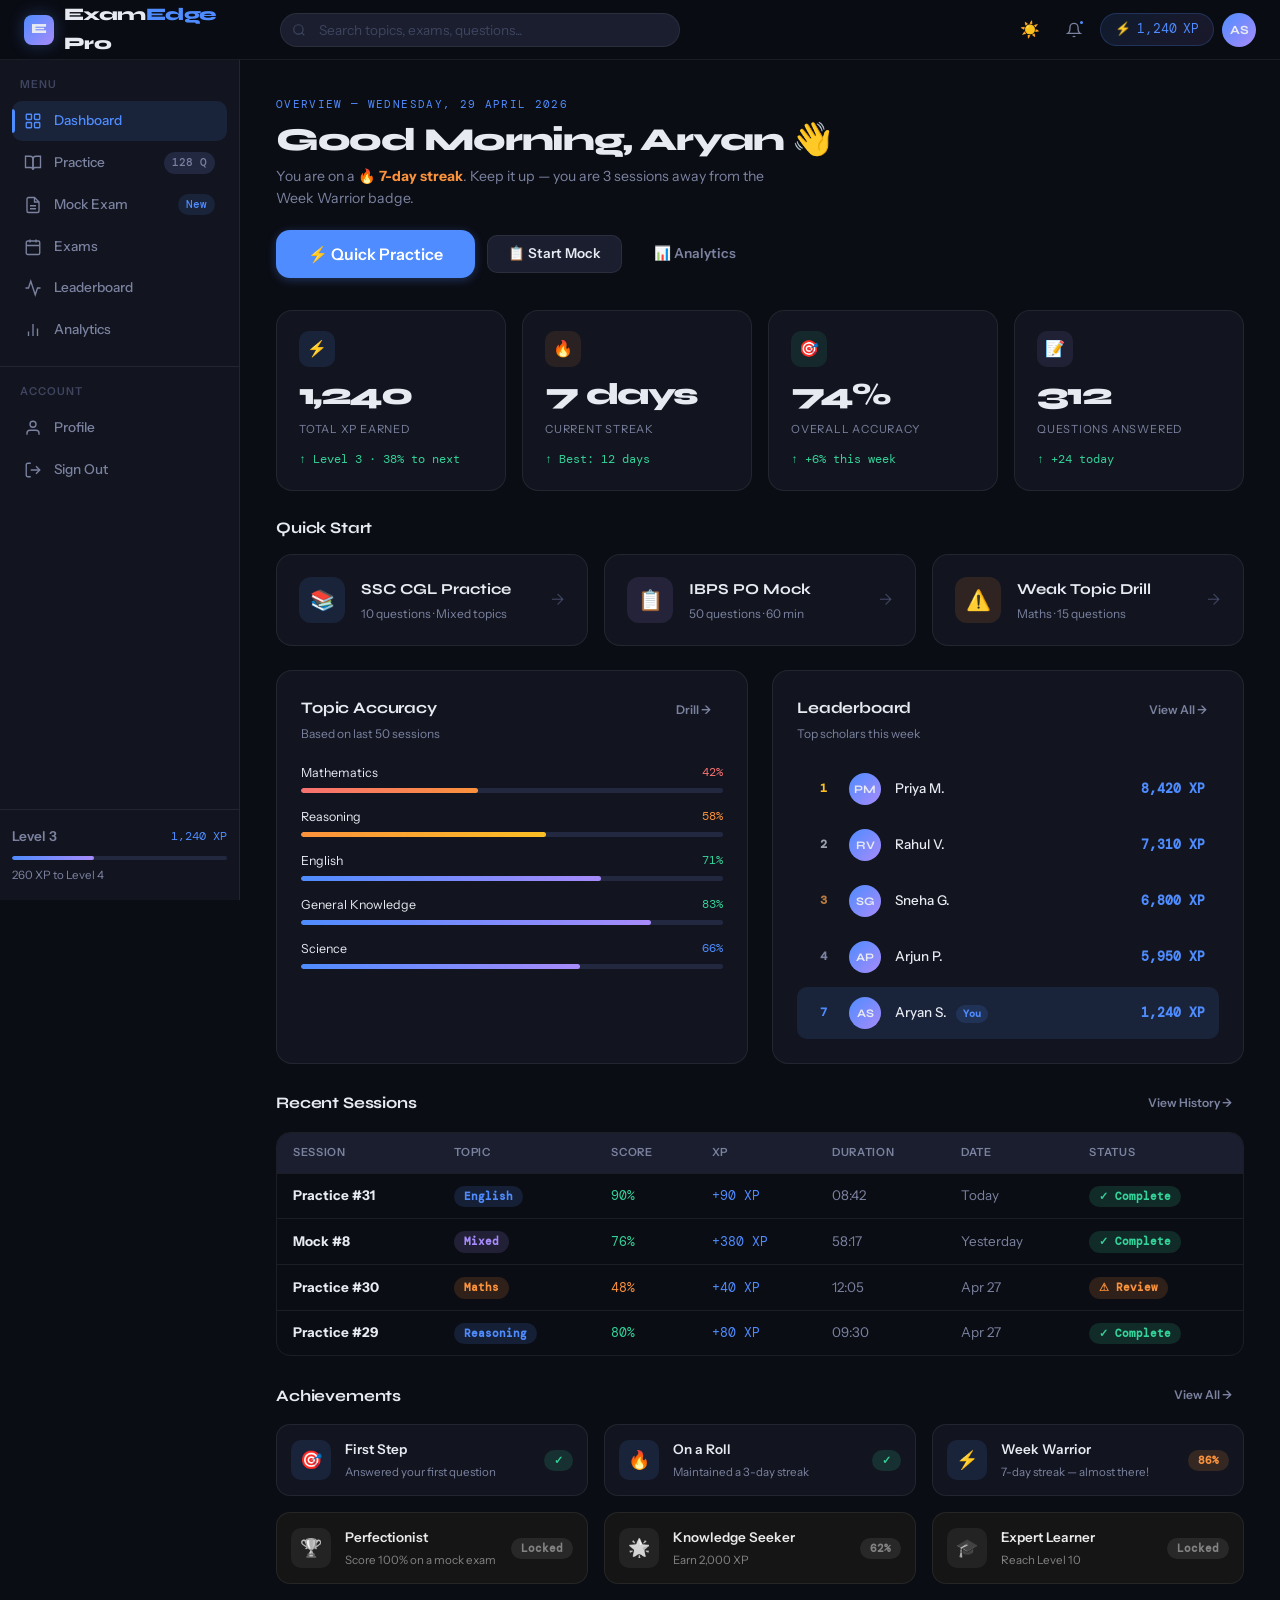
==== commit 601fb3f0: "feat: add env.js loader in index.html" ====
--- a/index.html
+++ b/index.html
@@ -36,6 +36,10 @@
   <link rel="preconnect" href="https://fonts.googleapis.com" />
   <link rel="preconnect" href="https://fonts.gstatic.com" crossorigin />
   <link href="https://fonts.googleapis.com/css2?family=Syne:wght@400;600;700;800&family=DM+Mono:wght@400;500&family=Instrument+Sans:wght@400;500;600&display=swap" rel="stylesheet" />
+
+  <!-- Environment Variables — LOAD FIRST (before any other JS) -->
+  <!-- js/env.js is in .gitignore — safe, never goes to GitHub    -->
+  <script src="js/env.js"></script>
 
   <!-- Project CSS files (used when served with full project) -->
   <link rel="stylesheet" href="css/styles.css" />
--- a/css/styles.css
+++ b/css/styles.css
@@ -1,273 +1,612 @@
 /* ============================================================
-   ExamEdge Pro — styles.css
-   Global Design Tokens, Resets, Base Styles
+   ExamEdge Pro — layout.css
+   App Shell · Navbar · Sidebar · Page Layouts · Grids
    ============================================================ */
 
-/* ── Design Tokens ─────────────────────────────────────────── */
-:root {
-  /* Brand Colors */
-  --clr-bg:           #0b0d14;
-  --clr-surface:      #12151f;
-  --clr-surface-2:    #1a1e2e;
-  --clr-surface-3:    #222840;
-  --clr-border:       rgba(255,255,255,0.07);
-  --clr-border-hover: rgba(255,255,255,0.15);
-
-  --clr-accent:       #4f8cff;
-  --clr-accent-dim:   rgba(79,140,255,0.15);
-  --clr-accent-glow:  rgba(79,140,255,0.35);
-  --clr-accent-2:     #a78bfa;
-  --clr-accent-3:     #34d399;
-  --clr-warn:         #fb923c;
-  --clr-danger:       #f87171;
-
-  --clr-text:         #e8eaf2;
-  --clr-text-muted:   #7b82a0;
-  --clr-text-faint:   #454b66;
-
-  /* Typography */
-  --font-display:  'Syne', sans-serif;
-  --font-body:     'Instrument Sans', sans-serif;
-  --font-mono:     'DM Mono', monospace;
-
-  --text-xs:   0.72rem;
-  --text-sm:   0.85rem;
-  --text-base: 1rem;
-  --text-md:   1.125rem;
-  --text-lg:   1.35rem;
-  --text-xl:   1.65rem;
-  --text-2xl:  2.1rem;
-  --text-3xl:  2.8rem;
-
-  --weight-normal:  400;
-  --weight-medium:  500;
-  --weight-semi:    600;
-  --weight-bold:    700;
-  --weight-black:   800;
-
-  /* Spacing */
-  --space-1:  0.25rem;
-  --space-2:  0.5rem;
-  --space-3:  0.75rem;
-  --space-4:  1rem;
-  --space-5:  1.25rem;
-  --space-6:  1.5rem;
-  --space-8:  2rem;
-  --space-10: 2.5rem;
-  --space-12: 3rem;
-  --space-16: 4rem;
-
-  /* Radii */
-  --radius-sm:   6px;
-  --radius-md:   10px;
-  --radius-lg:   16px;
-  --radius-xl:   24px;
-  --radius-full: 9999px;
-
-  /* Shadows */
-  --shadow-sm:  0 1px 4px rgba(0,0,0,0.4);
-  --shadow-md:  0 4px 16px rgba(0,0,0,0.5);
-  --shadow-lg:  0 8px 32px rgba(0,0,0,0.6);
-  --shadow-accent: 0 0 24px var(--clr-accent-glow);
-
-  /* Transitions */
-  --ease-out:   cubic-bezier(0.16, 1, 0.3, 1);
-  --ease-in:    cubic-bezier(0.4, 0, 1, 1);
-  --ease-inout: cubic-bezier(0.45, 0, 0.55, 1);
-  --dur-fast:   150ms;
-  --dur-base:   250ms;
-  --dur-slow:   400ms;
-
-  /* Sidebar */
-  --sidebar-w: 240px;
-  --navbar-h:  60px;
-}
-
-/* ── Light Theme ─────────────────────────────────────────────── */
-[data-theme="light"] {
-  --clr-bg:           #f0f2fa;
-  --clr-surface:      #ffffff;
-  --clr-surface-2:    #f5f7ff;
-  --clr-surface-3:    #eaedfc;
-  --clr-border:       rgba(0,0,0,0.08);
-  --clr-border-hover: rgba(0,0,0,0.16);
-  --clr-text:         #111827;
-  --clr-text-muted:   #6b7280;
-  --clr-text-faint:   #9ca3af;
-}
-
-/* ── Reset ───────────────────────────────────────────────────── */
-*, *::before, *::after {
-  box-sizing: border-box;
-  margin: 0;
-  padding: 0;
-}
-
-html {
-  scroll-behavior: smooth;
-  -webkit-font-smoothing: antialiased;
-  -moz-osx-font-smoothing: grayscale;
-  text-rendering: optimizeLegibility;
-}
-
-body {
+/* ────────────────────────────────────────────────────────────
+   1. APP ROOT
+   ──────────────────────────────────────────────────────────── */
+#app,
+#app-root {
+  display: flex;
+  flex-direction: column;
+  min-height: 100vh;
+}
+
+.app-shell {
+  display: flex;
+  flex: 1;
+  padding-top: var(--navbar-h);
+  min-height: calc(100vh - var(--navbar-h));
+}
+
+/* ────────────────────────────────────────────────────────────
+   2. NAVBAR
+   ──────────────────────────────────────────────────────────── */
+.navbar {
+  position: fixed;
+  top: 0; left: 0; right: 0;
+  height: var(--navbar-h);
+  z-index: 300;
+  display: flex;
+  align-items: center;
+  padding: 0 var(--sp-6);
+  gap: var(--sp-4);
+  background: rgba(11, 13, 20, 0.88);
+  backdrop-filter: blur(20px);
+  -webkit-backdrop-filter: blur(20px);
+  border-bottom: 1px solid var(--clr-border);
+  transition: background var(--dur-slow) var(--ease-out);
+}
+
+[data-theme="light"] .navbar {
+  background: rgba(240, 242, 250, 0.92);
+}
+
+/* Brand */
+.navbar__brand {
+  display: flex;
+  align-items: center;
+  gap: var(--sp-3);
+  font-family: var(--font-display);
+  font-weight: var(--weight-black);
+  font-size: var(--text-lg);
+  letter-spacing: -0.03em;
+  color: var(--clr-text);
+  text-decoration: none;
+  flex-shrink: 0;
+  width: var(--sidebar-w);
+  transition: width var(--dur-base) var(--ease-out);
+}
+
+.navbar__brand-icon {
+  width: 32px;
+  height: 32px;
+  border-radius: var(--radius-md);
+  background: linear-gradient(135deg, var(--clr-primary), var(--clr-secondary));
+  display: flex;
+  align-items: center;
+  justify-content: center;
+  font-size: 15px;
+  flex-shrink: 0;
+  box-shadow: 0 0 18px var(--clr-primary-glow);
+}
+
+.navbar__brand-text { white-space: nowrap; overflow: hidden; }
+.navbar__brand-text em { color: var(--clr-primary); font-style: normal; }
+
+/* Search */
+.navbar__search {
+  flex: 1;
+  max-width: 440px;
+  position: relative;
+}
+
+.navbar__search-icon {
+  position: absolute;
+  left: var(--sp-3);
+  top: 50%;
+  transform: translateY(-50%);
+  color: var(--clr-text-faint);
+  pointer-events: none;
+  display: flex;
+  align-items: center;
+}
+
+.navbar__search input {
+  width: 100%;
+  padding: var(--sp-2) var(--sp-4) var(--sp-2) 36px;
+  background: var(--clr-surface-2);
+  border: 1px solid var(--clr-border);
+  border-radius: var(--radius-full);
+  color: var(--clr-text);
+  font-size: var(--text-sm);
   font-family: var(--font-body);
-  font-size: var(--text-base);
+  transition:
+    border-color var(--dur-fast),
+    box-shadow var(--dur-fast),
+    background var(--dur-fast);
+}
+
+.navbar__search input:focus {
+  outline: none;
+  border-color: var(--clr-primary);
+  box-shadow: 0 0 0 3px var(--clr-primary-dim);
+  background: var(--clr-surface);
+}
+
+.navbar__search input::placeholder { color: var(--clr-text-faint); }
+
+/* Actions */
+.navbar__actions {
+  display: flex;
+  align-items: center;
+  gap: var(--sp-2);
+  margin-left: auto;
+}
+
+.navbar__icon-btn {
+  width: 36px;
+  height: 36px;
+  display: flex;
+  align-items: center;
+  justify-content: center;
+  border-radius: var(--radius-md);
+  color: var(--clr-text-muted);
+  position: relative;
+  transition: background var(--dur-fast), color var(--dur-fast);
+}
+
+.navbar__icon-btn:hover {
+  background: var(--clr-surface-2);
   color: var(--clr-text);
-  background-color: var(--clr-bg);
-  line-height: 1.6;
-  min-height: 100vh;
-  transition: background-color var(--dur-slow) var(--ease-out),
-              color var(--dur-slow) var(--ease-out);
-}
-
-img, svg { display: block; max-width: 100%; }
-a { color: inherit; text-decoration: none; }
-button { cursor: pointer; border: none; background: none; font: inherit; }
-input, select, textarea { font: inherit; }
-ul, ol { list-style: none; }
-
-/* ── App Loading State ──────────────────────────────────────── */
-.app-loading {
+}
+
+.navbar__notif-dot {
+  position: absolute;
+  top: 7px; right: 7px;
+  width: 7px; height: 7px;
+  background: var(--clr-primary);
+  border-radius: var(--radius-full);
+  border: 2px solid var(--clr-bg);
+}
+
+/* XP pill in navbar */
+.navbar__xp {
+  display: inline-flex;
+  align-items: center;
+  gap: var(--sp-2);
+  padding: var(--sp-1) var(--sp-4);
+  background: linear-gradient(135deg, var(--clr-primary-dim), var(--clr-secondary-dim));
+  border: 1px solid var(--clr-primary-border);
+  border-radius: var(--radius-full);
+  font-family: var(--font-mono);
+  font-size: var(--text-xs);
+  font-weight: var(--weight-medium);
+  color: var(--clr-primary);
+  white-space: nowrap;
+}
+
+/* Avatar */
+.navbar__avatar {
+  width: 34px;
+  height: 34px;
+  border-radius: var(--radius-full);
+  background: linear-gradient(135deg, var(--clr-primary), var(--clr-secondary));
+  display: flex;
+  align-items: center;
+  justify-content: center;
+  font-family: var(--font-display);
+  font-weight: var(--weight-bold);
+  font-size: var(--text-xs);
+  cursor: pointer;
+  flex-shrink: 0;
+  transition: box-shadow var(--dur-fast), transform var(--dur-fast);
+}
+
+.navbar__avatar:hover {
+  box-shadow: 0 0 0 3px var(--clr-primary-dim);
+  transform: scale(1.05);
+}
+
+/* Hamburger (mobile) */
+.navbar__hamburger {
+  display: none;
+  flex-direction: column;
+  gap: 5px;
+  padding: var(--sp-2);
+  border-radius: var(--radius-md);
+  cursor: pointer;
+}
+
+.navbar__hamburger span {
+  display: block;
+  width: 20px;
+  height: 2px;
+  background: var(--clr-text-muted);
+  border-radius: var(--radius-full);
+  transition: all var(--dur-fast);
+}
+
+/* ────────────────────────────────────────────────────────────
+   3. SIDEBAR
+   ──────────────────────────────────────────────────────────── */
+.sidebar {
+  position: fixed;
+  top: var(--navbar-h);
+  left: 0;
+  bottom: 0;
+  width: var(--sidebar-w);
+  z-index: 200;
+  background: var(--clr-surface);
+  border-right: 1px solid var(--clr-border);
+  display: flex;
+  flex-direction: column;
   overflow: hidden;
-}
-.app-loading::before {
+  transition:
+    width var(--dur-base) var(--ease-out),
+    transform var(--dur-base) var(--ease-out);
+}
+
+.sidebar__section {
+  padding: var(--sp-4) var(--sp-3);
+}
+
+.sidebar__section + .sidebar__section {
+  border-top: 1px solid var(--clr-border);
+}
+
+.sidebar__label {
+  font-size: var(--text-xs);
+  font-weight: var(--weight-semi);
+  letter-spacing: 0.09em;
+  text-transform: uppercase;
+  color: var(--clr-text-faint);
+  padding: 0 var(--sp-2) var(--sp-2);
+  white-space: nowrap;
+  overflow: hidden;
+}
+
+.sidebar__nav {
+  display: flex;
+  flex-direction: column;
+  gap: 2px;
+}
+
+.sidebar__link {
+  display: flex;
+  align-items: center;
+  gap: var(--sp-3);
+  padding: var(--sp-2) var(--sp-3);
+  border-radius: var(--radius-md);
+  color: var(--clr-text-muted);
+  font-size: var(--text-sm);
+  font-weight: var(--weight-medium);
+  white-space: nowrap;
+  overflow: hidden;
+  cursor: pointer;
+  text-decoration: none;
+  position: relative;
+  transition: background var(--dur-fast), color var(--dur-fast);
+}
+
+.sidebar__link:hover {
+  background: var(--clr-surface-2);
+  color: var(--clr-text);
+}
+
+.sidebar__link.active {
+  background: var(--clr-primary-dim);
+  color: var(--clr-primary);
+}
+
+.sidebar__link.active::before {
   content: '';
+  position: absolute;
+  left: 0;
+  top: 20%; bottom: 20%;
+  width: 3px;
+  background: var(--clr-primary);
+  border-radius: 0 var(--radius-full) var(--radius-full) 0;
+}
+
+.sidebar__icon {
+  width: 18px;
+  height: 18px;
+  flex-shrink: 0;
+  display: flex;
+  align-items: center;
+  justify-content: center;
+}
+
+.sidebar__badge {
+  margin-left: auto;
+  font-family: var(--font-mono);
+  font-size: var(--text-xs);
+  background: var(--clr-surface-3);
+  color: var(--clr-text-muted);
+  padding: 2px var(--sp-2);
+  border-radius: var(--radius-full);
+  flex-shrink: 0;
+  white-space: nowrap;
+}
+
+.sidebar__link.active .sidebar__badge {
+  background: var(--clr-primary-dim);
+  color: var(--clr-primary);
+}
+
+/* XP Progress Block */
+.sidebar__xp {
+  padding: var(--sp-4) var(--sp-3);
+  margin-top: auto;
+  border-top: 1px solid var(--clr-border);
+}
+
+.sidebar__xp-meta {
+  display: flex;
+  justify-content: space-between;
+  align-items: center;
+  margin-bottom: var(--sp-2);
+  font-size: var(--text-xs);
+  color: var(--clr-text-muted);
+  white-space: nowrap;
+  overflow: hidden;
+}
+
+.sidebar__xp-meta strong {
+  font-weight: var(--weight-semi);
+  color: var(--clr-text);
+}
+
+.sidebar__xp-bar {
+  height: 4px;
+  background: var(--clr-surface-3);
+  border-radius: var(--radius-full);
+  overflow: hidden;
+}
+
+.sidebar__xp-fill {
+  height: 100%;
+  background: linear-gradient(90deg, var(--clr-primary), var(--clr-secondary));
+  border-radius: var(--radius-full);
+  transition: width 0.7s var(--ease-out);
+}
+
+.sidebar__xp-hint {
+  font-size: var(--text-xs);
+  color: var(--clr-text-faint);
+  margin-top: var(--sp-1);
+  white-space: nowrap;
+  overflow: hidden;
+}
+
+/* ────────────────────────────────────────────────────────────
+   4. MOBILE OVERLAY
+   ──────────────────────────────────────────────────────────── */
+.sidebar-overlay {
+  display: none;
   position: fixed;
   inset: 0;
-  background: var(--clr-bg);
-  z-index: 9999;
-  transition: opacity var(--dur-slow) var(--ease-out);
-}
-body:not(.app-loading)::before {
-  opacity: 0;
-  pointer-events: none;
-}
-
-/* ── Typography Utilities ───────────────────────────────────── */
-.font-display  { font-family: var(--font-display); }
-.font-mono     { font-family: var(--font-mono); }
-
-.text-xs    { font-size: var(--text-xs); }
-.text-sm    { font-size: var(--text-sm); }
-.text-md    { font-size: var(--text-md); }
-.text-lg    { font-size: var(--text-lg); }
-.text-xl    { font-size: var(--text-xl); }
-.text-2xl   { font-size: var(--text-2xl); }
-.text-3xl   { font-size: var(--text-3xl); }
-
-.text-muted { color: var(--clr-text-muted); }
-.text-faint { color: var(--clr-text-faint); }
-.text-accent { color: var(--clr-accent); }
-.text-success { color: var(--clr-accent-3); }
-.text-warn  { color: var(--clr-warn); }
-.text-danger { color: var(--clr-danger); }
-
-.weight-medium { font-weight: var(--weight-medium); }
-.weight-semi   { font-weight: var(--weight-semi); }
-.weight-bold   { font-weight: var(--weight-bold); }
-
-/* ── Spacing Utilities ──────────────────────────────────────── */
-.mt-auto { margin-top: auto; }
-.mb-auto { margin-bottom: auto; }
-
-/* ── Flex Utilities ─────────────────────────────────────────── */
-.flex        { display: flex; }
-.flex-col    { flex-direction: column; }
-.items-center { align-items: center; }
-.justify-between { justify-content: space-between; }
-.gap-2  { gap: var(--space-2); }
-.gap-3  { gap: var(--space-3); }
-.gap-4  { gap: var(--space-4); }
-.gap-6  { gap: var(--space-6); }
-
-/* ── Scrollbar ──────────────────────────────────────────────── */
-::-webkit-scrollbar { width: 6px; height: 6px; }
-::-webkit-scrollbar-track { background: transparent; }
-::-webkit-scrollbar-thumb {
-  background: var(--clr-surface-3);
-  border-radius: var(--radius-full);
-}
-::-webkit-scrollbar-thumb:hover { background: var(--clr-text-faint); }
-
-/* ── Focus Ring ─────────────────────────────────────────────── */
-:focus-visible {
-  outline: 2px solid var(--clr-accent);
-  outline-offset: 3px;
-  border-radius: var(--radius-sm);
-}
-
-/* ── Selection ──────────────────────────────────────────────── */
-::selection {
-  background: var(--clr-accent-dim);
+  background: rgba(0, 0, 0, 0.65);
+  z-index: 199;
+  backdrop-filter: blur(3px);
+  -webkit-backdrop-filter: blur(3px);
+  animation: fadeIn var(--dur-base) var(--ease-out);
+}
+
+.sidebar-overlay.active { display: block; }
+
+/* ────────────────────────────────────────────────────────────
+   5. MAIN CONTENT
+   ──────────────────────────────────────────────────────────── */
+.main-content {
+  flex: 1;
+  margin-left: var(--sidebar-w);
+  padding: var(--sp-8) var(--sp-8) var(--sp-20);
+  min-width: 0;
+  transition: margin-left var(--dur-base) var(--ease-out);
+}
+
+/* ────────────────────────────────────────────────────────────
+   6. PAGE HEADER
+   ──────────────────────────────────────────────────────────── */
+.page-header {
+  margin-bottom: var(--sp-8);
+}
+
+.page-header__eyebrow {
+  font-family: var(--font-mono);
+  font-size: var(--text-xs);
+  color: var(--clr-primary);
+  letter-spacing: 0.12em;
+  text-transform: uppercase;
+  margin-bottom: var(--sp-2);
+}
+
+.page-header__title {
+  font-family: var(--font-display);
+  font-size: var(--text-3xl);
+  font-weight: var(--weight-black);
+  letter-spacing: -0.04em;
+  line-height: var(--leading-tight);
   color: var(--clr-text);
 }
 
-/* ── Page Transitions ───────────────────────────────────────── */
-.page-enter {
-  animation: pageEnter var(--dur-slow) var(--ease-out) forwards;
-}
-
-@keyframes pageEnter {
-  from { opacity: 0; transform: translateY(12px); }
-  to   { opacity: 1; transform: translateY(0); }
-}
-
-/* ── Toast ──────────────────────────────────────────────────── */
-#toast-container {
-  position: fixed;
-  bottom: var(--space-6);
-  right: var(--space-6);
-  z-index: 1000;
-  display: flex;
-  flex-direction: column;
-  gap: var(--space-3);
-  pointer-events: none;
-}
-
-.toast {
-  display: flex;
-  align-items: center;
-  gap: var(--space-3);
-  padding: var(--space-3) var(--space-5);
-  background: var(--clr-surface-2);
-  border: 1px solid var(--clr-border);
-  border-radius: var(--radius-md);
-  box-shadow: var(--shadow-lg);
+.page-header__subtitle {
+  margin-top: var(--sp-2);
+  color: var(--clr-text-muted);
   font-size: var(--text-sm);
-  font-weight: var(--weight-medium);
-  pointer-events: all;
-  animation: toastIn 0.3s var(--ease-out) forwards;
-  max-width: 340px;
-}
-
-.toast.toast--success { border-color: var(--clr-accent-3); }
-.toast.toast--error   { border-color: var(--clr-danger); }
-.toast.toast--warn    { border-color: var(--clr-warn); }
-
-.toast.toast--out {
-  animation: toastOut 0.25s var(--ease-in) forwards;
-}
-
-@keyframes toastIn {
-  from { opacity: 0; transform: translateX(20px); }
-  to   { opacity: 1; transform: translateX(0); }
-}
-@keyframes toastOut {
-  from { opacity: 1; transform: translateX(0); }
-  to   { opacity: 0; transform: translateX(20px); }
-}
-
-/* ── Responsive Breakpoints ─────────────────────────────────── */
-/* Tablet: max 1024px — sidebar collapses */
-/* Mobile: max 768px  — full-width single column */
+  line-height: var(--leading-loose);
+  max-width: 560px;
+}
+
+.page-header__actions {
+  display: flex;
+  align-items: center;
+  gap: var(--sp-3);
+  margin-top: var(--sp-5);
+  flex-wrap: wrap;
+}
+
+/* ────────────────────────────────────────────────────────────
+   7. GRID SYSTEM
+   ──────────────────────────────────────────────────────────── */
+
+/* Fixed column grids */
+.grid-1 { display: grid; grid-template-columns: 1fr; gap: var(--sp-4); }
+.grid-2 { display: grid; grid-template-columns: repeat(2, 1fr); gap: var(--sp-6); }
+.grid-3 { display: grid; grid-template-columns: repeat(3, 1fr); gap: var(--sp-4); }
+.grid-4 { display: grid; grid-template-columns: repeat(4, 1fr); gap: var(--sp-4); }
+.grid-5 { display: grid; grid-template-columns: repeat(5, 1fr); gap: var(--sp-4); }
+.grid-6 { display: grid; grid-template-columns: repeat(6, 1fr); gap: var(--sp-4); }
+
+/* Auto-fill grids */
+.grid-auto-sm  { display: grid; grid-template-columns: repeat(auto-fill, minmax(200px, 1fr)); gap: var(--sp-4); }
+.grid-auto-md  { display: grid; grid-template-columns: repeat(auto-fill, minmax(280px, 1fr)); gap: var(--sp-4); }
+.grid-auto-lg  { display: grid; grid-template-columns: repeat(auto-fill, minmax(340px, 1fr)); gap: var(--sp-4); }
+
+/* Dashboard specific: sidebar + main */
+.grid-dashboard {
+  display: grid;
+  grid-template-columns: var(--sidebar-w) 1fr;
+  gap: 0;
+}
+
+/* Common asymmetric layouts */
+.grid-7-3 { display: grid; grid-template-columns: 7fr 3fr; gap: var(--sp-6); }
+.grid-3-7 { display: grid; grid-template-columns: 3fr 7fr; gap: var(--sp-6); }
+.grid-2-1 { display: grid; grid-template-columns: 2fr 1fr; gap: var(--sp-6); }
+.grid-1-2 { display: grid; grid-template-columns: 1fr 2fr; gap: var(--sp-6); }
+
+/* Span helpers */
+.col-span-2 { grid-column: span 2; }
+.col-span-3 { grid-column: span 3; }
+.col-span-4 { grid-column: span 4; }
+.col-span-full { grid-column: 1 / -1; }
+
+/* Row span */
+.row-span-2 { grid-row: span 2; }
+
+/* Gap overrides */
+.gap-sm { gap: var(--sp-3); }
+.gap-md { gap: var(--sp-4); }
+.gap-lg { gap: var(--sp-6); }
+.gap-xl { gap: var(--sp-8); }
+
+/* ────────────────────────────────────────────────────────────
+   8. STAT GRID (4 equal columns for dashboard stats)
+   ──────────────────────────────────────────────────────────── */
+.stats-grid {
+  display: grid;
+  grid-template-columns: repeat(4, 1fr);
+  gap: var(--sp-4);
+  margin-bottom: var(--sp-6);
+}
+
+/* ────────────────────────────────────────────────────────────
+   9. CONTAINER
+   ──────────────────────────────────────────────────────────── */
+.container {
+  width: 100%;
+  max-width: var(--max-content);
+  margin: 0 auto;
+  padding: 0 var(--sp-6);
+}
+
+.container-sm { max-width: 640px; }
+.container-md { max-width: 768px; }
+.container-lg { max-width: 1024px; }
+
+/* ────────────────────────────────────────────────────────────
+   10. SECTION SPACING
+   ──────────────────────────────────────────────────────────── */
+.section { margin-bottom: var(--sp-8); }
+.section-sm { margin-bottom: var(--sp-4); }
+.section-lg { margin-bottom: var(--sp-12); }
+
+.section-header {
+  display: flex;
+  align-items: center;
+  justify-content: space-between;
+  margin-bottom: var(--sp-4);
+  gap: var(--sp-4);
+}
+
+.section-title {
+  font-family: var(--font-display);
+  font-size: var(--text-md);
+  font-weight: var(--weight-bold);
+  letter-spacing: -0.01em;
+}
+
+/* ────────────────────────────────────────────────────────────
+   11. RESPONSIVE BREAKDOWNS
+   ──────────────────────────────────────────────────────────── */
+
+/* Tablet: 1024px — sidebar collapses to icons */
 @media (max-width: 1024px) {
-  :root { --sidebar-w: 64px; }
-}
+  :root {
+    --sidebar-w: var(--sidebar-collapsed);
+  }
+
+  .navbar__brand { width: var(--sidebar-collapsed); }
+  .navbar__brand-text { display: none; }
+
+  .sidebar__label,
+  .sidebar__link span:not(.sidebar__icon),
+  .sidebar__badge,
+  .sidebar__xp-meta span:last-child,
+  .sidebar__xp-hint { display: none; }
+
+  .sidebar__link { justify-content: center; padding: var(--sp-3); }
+  .sidebar__link.active::before { top: 0; bottom: 0; }
+
+  .sidebar__xp { padding: var(--sp-3); }
+  .sidebar__xp-bar { display: none; }
+
+  .stats-grid { grid-template-columns: repeat(2, 1fr); }
+  .grid-4     { grid-template-columns: repeat(2, 1fr); }
+}
+
+/* Tablet: 900px */
+@media (max-width: 900px) {
+  .grid-2     { grid-template-columns: 1fr; }
+  .grid-3     { grid-template-columns: repeat(2, 1fr); }
+  .grid-7-3,
+  .grid-3-7,
+  .grid-2-1,
+  .grid-1-2   { grid-template-columns: 1fr; }
+  .col-span-2 { grid-column: span 1; }
+}
+
+/* Mobile: 768px — sidebar slides off-screen */
 @media (max-width: 768px) {
-  :root {
-    --sidebar-w: 0px;
-    --text-2xl: 1.7rem;
-    --text-3xl: 2.2rem;
+  :root { --sidebar-w: 0px; }
+
+  .navbar__hamburger { display: flex; }
+  .navbar__brand { width: auto; }
+  .navbar__brand-text { display: block; }
+  .navbar__search { display: none; }
+
+  .sidebar {
+    width: 240px;
+    transform: translateX(-100%);
+    box-shadow: none;
   }
-}
+
+  .sidebar.mobile-open {
+    transform: translateX(0);
+    box-shadow: var(--shadow-xl);
+  }
+
+  /* Restore sidebar labels on mobile when open */
+  .sidebar__label,
+  .sidebar__link span,
+  .sidebar__badge,
+  .sidebar__xp-meta,
+  .sidebar__xp-bar,
+  .sidebar__xp-hint { display: flex; }
+
+  .sidebar__link { justify-content: flex-start; padding: var(--sp-2) var(--sp-3); }
+  .sidebar__xp-bar { display: block; }
+  .sidebar__xp-hint { display: block; }
+
+  .main-content {
+    margin-left: 0;
+    padding: var(--sp-5) var(--sp-4) var(--sp-16);
+  }
+
+  .stats-grid     { grid-template-columns: repeat(2, 1fr); gap: var(--sp-3); }
+  .grid-3         { grid-template-columns: 1fr; }
+  .page-header__title { font-size: var(--text-2xl); }
+}
+
+/* Mobile: 480px */
+@media (max-width: 480px) {
+  .stats-grid { grid-template-columns: 1fr 1fr; gap: var(--sp-3); }
+  .grid-4     { grid-template-columns: 1fr; }
+  .page-header__title { font-size: var(--text-xl); }
+  .navbar__xp { display: none; }
+  .main-content { padding: var(--sp-4) var(--sp-3) var(--sp-16); }
+}
--- a/css/components.css
+++ b/css/components.css
@@ -1,235 +1,429 @@
 /* ============================================================
    ExamEdge Pro — components.css
-   Cards, Buttons, Badges, Progress, Tables, Forms, Modal
+   Buttons · Badges · Cards · Forms · Progress · Tables ·
+   Modal · Question UI · Leaderboard · Achievements · Timer
    ============================================================ */
 
-/* ── Card ────────────────────────────────────────────────────── */
-.card {
-  background: var(--clr-surface);
-  border: 1px solid var(--clr-border);
-  border-radius: var(--radius-lg);
-  padding: var(--space-6);
-  transition: border-color var(--dur-fast), box-shadow var(--dur-fast);
-}
-
-.card--hover:hover {
-  border-color: var(--clr-border-hover);
-  box-shadow: var(--shadow-md);
-}
-
-.card--accent {
-  border-color: var(--clr-accent);
-  background: var(--clr-accent-dim);
-}
-
-.card--glass {
-  background: rgba(18,21,31,0.7);
-  backdrop-filter: blur(12px);
-}
-
-.card__header {
-  display: flex;
-  align-items: center;
-  justify-content: space-between;
-  margin-bottom: var(--space-5);
-}
-
-.card__title {
-  font-family: var(--font-display);
-  font-size: var(--text-md);
-  font-weight: var(--weight-bold);
-  letter-spacing: -0.01em;
-}
-
-.card__subtitle {
-  font-size: var(--text-xs);
-  color: var(--clr-text-muted);
-  margin-top: var(--space-1);
-}
-
-/* ── Stat Card ───────────────────────────────────────────────── */
-.stat-card {
-  background: var(--clr-surface);
-  border: 1px solid var(--clr-border);
-  border-radius: var(--radius-lg);
-  padding: var(--space-5) var(--space-6);
-  display: flex;
-  flex-direction: column;
-  gap: var(--space-3);
-  transition: border-color var(--dur-fast), transform var(--dur-fast);
-  position: relative;
-  overflow: hidden;
-}
-
-.stat-card:hover {
-  border-color: var(--clr-border-hover);
-  transform: translateY(-2px);
-}
-
-.stat-card::after {
-  content: '';
-  position: absolute;
-  top: 0; left: 0; right: 0;
-  height: 2px;
-  background: linear-gradient(90deg, var(--clr-accent), var(--clr-accent-2));
-  opacity: 0;
-  transition: opacity var(--dur-fast);
-}
-
-.stat-card:hover::after { opacity: 1; }
-
-.stat-card__icon {
-  width: 36px;
-  height: 36px;
-  border-radius: var(--radius-md);
-  display: flex;
-  align-items: center;
-  justify-content: center;
-  background: var(--clr-accent-dim);
-  color: var(--clr-accent);
-}
-
-.stat-card__value {
-  font-family: var(--font-display);
-  font-size: var(--text-2xl);
-  font-weight: var(--weight-black);
-  letter-spacing: -0.04em;
-  line-height: 1;
-}
-
-.stat-card__label {
-  font-size: var(--text-xs);
-  color: var(--clr-text-muted);
-  text-transform: uppercase;
-  letter-spacing: 0.06em;
-}
-
-.stat-card__delta {
-  font-size: var(--text-xs);
-  font-family: var(--font-mono);
-  display: inline-flex;
-  align-items: center;
-  gap: 3px;
-}
-
-.stat-card__delta--up   { color: var(--clr-accent-3); }
-.stat-card__delta--down { color: var(--clr-danger); }
-
-/* ── Buttons ─────────────────────────────────────────────────── */
+/* ────────────────────────────────────────────────────────────
+   1. BUTTONS
+   ──────────────────────────────────────────────────────────── */
 .btn {
   display: inline-flex;
   align-items: center;
   justify-content: center;
-  gap: var(--space-2);
-  padding: var(--space-2) var(--space-5);
+  gap: var(--sp-2);
+  height: 40px;
+  padding: 0 var(--sp-5);
   border-radius: var(--radius-md);
   font-family: var(--font-body);
   font-size: var(--text-sm);
   font-weight: var(--weight-semi);
   line-height: 1;
-  height: 38px;
   white-space: nowrap;
-  transition: all var(--dur-fast) var(--ease-out);
+  cursor: pointer;
   position: relative;
   overflow: hidden;
-}
-
+  transition:
+    background var(--dur-fast) var(--ease-out),
+    color var(--dur-fast) var(--ease-out),
+    border-color var(--dur-fast) var(--ease-out),
+    box-shadow var(--dur-fast) var(--ease-out),
+    transform var(--dur-fast) var(--ease-out);
+}
+
+.btn:disabled {
+  opacity: 0.42;
+  cursor: not-allowed;
+  pointer-events: none;
+}
+
+/* Ripple layer */
 .btn::after {
   content: '';
   position: absolute;
   inset: 0;
   background: rgba(255,255,255,0);
   transition: background var(--dur-fast);
-}
-.btn:hover::after { background: rgba(255,255,255,0.06); }
-.btn:active::after { background: rgba(0,0,0,0.1); }
-
+  border-radius: inherit;
+}
+.btn:hover::after  { background: rgba(255,255,255,0.06); }
+.btn:active::after { background: rgba(0,0,0,0.12); }
+
+/* Primary */
 .btn--primary {
-  background: var(--clr-accent);
-  color: #fff;
-  box-shadow: 0 2px 8px rgba(79,140,255,0.3);
+  background: var(--clr-primary);
+  color: #ffffff;
+  border: 1px solid transparent;
+  box-shadow: 0 2px 10px rgba(79,140,255,0.30);
 }
 .btn--primary:hover {
-  background: #6aa0ff;
-  box-shadow: 0 4px 16px rgba(79,140,255,0.45);
-}
-
+  background: var(--clr-primary-hover);
+  box-shadow: 0 4px 20px rgba(79,140,255,0.45);
+  transform: translateY(-1px);
+}
+.btn--primary:active { transform: translateY(0); }
+
+/* Secondary */
 .btn--secondary {
   background: var(--clr-surface-2);
-  border: 1px solid var(--clr-border);
   color: var(--clr-text);
+  border: 1px solid var(--clr-border);
 }
 .btn--secondary:hover {
+  background: var(--clr-surface-3);
   border-color: var(--clr-border-hover);
-  background: var(--clr-surface-3);
-}
-
+}
+
+/* Ghost */
 .btn--ghost {
-  color: var(--clr-text-muted);
+  background: transparent;
+  color: var(--clr-text-muted);
+  border: 1px solid transparent;
 }
 .btn--ghost:hover {
   background: var(--clr-surface-2);
   color: var(--clr-text);
 }
 
+/* Outline */
+.btn--outline {
+  background: transparent;
+  color: var(--clr-primary);
+  border: 1px solid var(--clr-primary-border);
+}
+.btn--outline:hover {
+  background: var(--clr-primary-dim);
+  border-color: var(--clr-primary);
+}
+
+/* Success */
+.btn--success {
+  background: var(--clr-success);
+  color: var(--clr-text-inverse);
+  border: 1px solid transparent;
+}
+.btn--success:hover { background: #2fbc85; }
+
+/* Danger */
 .btn--danger {
   background: var(--clr-danger);
-  color: #fff;
-}
-
-.btn--success {
-  background: var(--clr-accent-3);
-  color: #0b0d14;
-}
-
-.btn--sm {
-  height: 30px;
-  padding: 0 var(--space-3);
-  font-size: var(--text-xs);
-  border-radius: var(--radius-sm);
-}
-
-.btn--lg {
-  height: 48px;
-  padding: 0 var(--space-8);
-  font-size: var(--text-md);
-  border-radius: var(--radius-lg);
-}
-
-.btn--icon {
-  width: 36px;
-  height: 36px;
-  padding: 0;
+  color: #ffffff;
+  border: 1px solid transparent;
+}
+.btn--danger:hover { background: #f05353; }
+
+/* Warn */
+.btn--warn {
+  background: var(--clr-warn);
+  color: var(--clr-text-inverse);
+  border: 1px solid transparent;
+}
+
+/* Gradient */
+.btn--gradient {
+  background: linear-gradient(135deg, var(--clr-primary), var(--clr-secondary));
+  color: #ffffff;
+  border: 1px solid transparent;
+  box-shadow: 0 4px 16px var(--clr-primary-glow);
+}
+.btn--gradient:hover {
+  box-shadow: 0 6px 24px var(--clr-primary-glow);
+  transform: translateY(-1px);
+}
+
+/* Sizes */
+.btn--xs { height: 26px; padding: 0 var(--sp-3); font-size: var(--text-xs); border-radius: var(--radius-sm); }
+.btn--sm { height: 32px; padding: 0 var(--sp-3); font-size: var(--text-xs); border-radius: var(--radius-sm); }
+.btn--md { height: 40px; padding: 0 var(--sp-5); font-size: var(--text-sm); }
+.btn--lg { height: 48px; padding: 0 var(--sp-8); font-size: var(--text-base); border-radius: var(--radius-lg); }
+.btn--xl { height: 56px; padding: 0 var(--sp-10); font-size: var(--text-md); border-radius: var(--radius-lg); }
+
+/* Icon-only */
+.btn--icon    { width: 40px; height: 40px; padding: 0; border-radius: var(--radius-md); }
+.btn--icon-sm { width: 32px; height: 32px; padding: 0; border-radius: var(--radius-sm); }
+.btn--icon-lg { width: 48px; height: 48px; padding: 0; border-radius: var(--radius-lg); }
+
+/* Full width */
+.btn--block { width: 100%; }
+
+/* Loading state */
+.btn--loading {
+  pointer-events: none;
+  color: transparent;
+  position: relative;
+}
+.btn--loading::before {
+  content: '';
+  position: absolute;
+  width: 16px; height: 16px;
+  border: 2px solid rgba(255,255,255,0.3);
+  border-top-color: #fff;
+  border-radius: 50%;
+  animation: spin 0.7s linear infinite;
+  left: 50%; top: 50%;
+  transform: translate(-50%, -50%);
+}
+
+/* Button Group */
+.btn-group {
+  display: inline-flex;
   border-radius: var(--radius-md);
-}
-
-.btn:disabled {
-  opacity: 0.4;
-  cursor: not-allowed;
-  pointer-events: none;
-}
-
-/* ── Badge ───────────────────────────────────────────────────── */
+  overflow: hidden;
+  border: 1px solid var(--clr-border);
+}
+.btn-group .btn {
+  border-radius: 0;
+  border: none;
+  border-right: 1px solid var(--clr-border);
+}
+.btn-group .btn:last-child { border-right: none; }
+
+/* ────────────────────────────────────────────────────────────
+   2. BADGES
+   ──────────────────────────────────────────────────────────── */
 .badge {
   display: inline-flex;
   align-items: center;
-  gap: var(--space-1);
-  padding: 3px var(--space-3);
+  gap: var(--sp-1);
+  padding: 3px var(--sp-3);
   border-radius: var(--radius-full);
+  font-family: var(--font-mono);
   font-size: var(--text-xs);
   font-weight: var(--weight-semi);
+  white-space: nowrap;
+  line-height: 1.4;
+}
+
+.badge--blue   { background: var(--clr-primary-dim);   color: var(--clr-primary);   border: 1px solid rgba(79,140,255,0.2); }
+.badge--purple { background: var(--clr-secondary-dim); color: var(--clr-secondary); border: 1px solid rgba(167,139,250,0.2); }
+.badge--green  { background: var(--clr-success-dim);   color: var(--clr-success);   border: 1px solid rgba(52,211,153,0.2); }
+.badge--orange { background: var(--clr-warn-dim);      color: var(--clr-warn);      border: 1px solid rgba(251,146,60,0.2); }
+.badge--red    { background: var(--clr-danger-dim);    color: var(--clr-danger);    border: 1px solid rgba(248,113,113,0.2); }
+.badge--info   { background: var(--clr-info-dim);      color: var(--clr-info);      border: 1px solid rgba(56,189,248,0.2); }
+.badge--muted  { background: var(--clr-surface-3);     color: var(--clr-text-muted);border: 1px solid var(--clr-border); }
+
+.badge--dot::before {
+  content: '';
+  width: 6px; height: 6px;
+  border-radius: 50%;
+  background: currentColor;
+  flex-shrink: 0;
+}
+
+.badge--sm { font-size: 0.62rem; padding: 2px var(--sp-2); }
+.badge--lg { font-size: var(--text-sm); padding: var(--sp-1) var(--sp-4); border-radius: var(--radius-md); }
+
+/* ────────────────────────────────────────────────────────────
+   3. CARDS
+   ──────────────────────────────────────────────────────────── */
+.card {
+  background: var(--clr-surface);
+  border: 1px solid var(--clr-border);
+  border-radius: var(--radius-xl);
+  padding: var(--sp-6);
+  transition:
+    border-color var(--dur-fast),
+    box-shadow var(--dur-fast);
+}
+
+/* Card Header */
+.card__header {
+  display: flex;
+  align-items: flex-start;
+  justify-content: space-between;
+  gap: var(--sp-4);
+  margin-bottom: var(--sp-5);
+}
+
+.card__title {
+  font-family: var(--font-display);
+  font-size: var(--text-md);
+  font-weight: var(--weight-bold);
+  letter-spacing: -0.02em;
+  line-height: var(--leading-tight);
+}
+
+.card__subtitle {
+  font-size: var(--text-xs);
+  color: var(--clr-text-muted);
+  margin-top: var(--sp-1);
+  line-height: var(--leading-snug);
+}
+
+/* Card Variants */
+.card--hover {
+  cursor: pointer;
+}
+.card--hover:hover {
+  border-color: var(--clr-border-hover);
+  box-shadow: var(--shadow-md);
+  transform: translateY(-1px);
+}
+
+.card--accent {
+  border-color: var(--clr-primary-border);
+  background: var(--clr-primary-dim);
+}
+
+.card--glass {
+  background: rgba(18, 21, 31, 0.65);
+  backdrop-filter: blur(16px);
+  -webkit-backdrop-filter: blur(16px);
+}
+[data-theme="light"] .card--glass {
+  background: rgba(255,255,255,0.75);
+}
+
+.card--flat {
+  background: var(--clr-surface-2);
+  border-color: transparent;
+}
+
+.card--bordered-top {
+  border-top: 3px solid var(--clr-primary);
+}
+
+/* ────────────────────────────────────────────────────────────
+   4. STAT CARD
+   ──────────────────────────────────────────────────────────── */
+.stat-card {
+  background: var(--clr-surface);
+  border: 1px solid var(--clr-border);
+  border-radius: var(--radius-xl);
+  padding: var(--sp-5) var(--sp-6);
+  display: flex;
+  flex-direction: column;
+  gap: var(--sp-3);
+  position: relative;
+  overflow: hidden;
+  transition:
+    transform var(--dur-fast) var(--ease-out),
+    border-color var(--dur-fast),
+    box-shadow var(--dur-fast);
+}
+
+/* Top accent line */
+.stat-card::after {
+  content: '';
+  position: absolute;
+  top: 0; left: 0; right: 0;
+  height: 2px;
+  background: linear-gradient(90deg, var(--clr-primary), var(--clr-secondary));
+  opacity: 0;
+  transition: opacity var(--dur-fast);
+}
+
+.stat-card:hover {
+  transform: translateY(-2px);
+  border-color: var(--clr-border-hover);
+  box-shadow: var(--shadow-md);
+}
+.stat-card:hover::after { opacity: 1; }
+
+.stat-card__icon {
+  width: 38px;
+  height: 38px;
+  border-radius: var(--radius-md);
+  display: flex;
+  align-items: center;
+  justify-content: center;
+  font-size: 17px;
+  background: var(--clr-primary-dim);
+  color: var(--clr-primary);
+}
+
+.stat-card__value {
+  font-family: var(--font-display);
+  font-size: var(--text-2xl);
+  font-weight: var(--weight-black);
+  letter-spacing: -0.05em;
+  line-height: 1;
+}
+
+.stat-card__label {
+  font-size: var(--text-xs);
+  text-transform: uppercase;
+  letter-spacing: 0.07em;
+  color: var(--clr-text-muted);
+}
+
+.stat-card__delta {
+  display: inline-flex;
+  align-items: center;
+  gap: 4px;
+  font-size: var(--text-xs);
   font-family: var(--font-mono);
-  white-space: nowrap;
-}
-
-.badge--blue    { background: rgba(79,140,255,0.15); color: var(--clr-accent); }
-.badge--purple  { background: rgba(167,139,250,0.15); color: var(--clr-accent-2); }
-.badge--green   { background: rgba(52,211,153,0.15); color: var(--clr-accent-3); }
-.badge--orange  { background: rgba(251,146,60,0.15); color: var(--clr-warn); }
-.badge--red     { background: rgba(248,113,113,0.15); color: var(--clr-danger); }
-.badge--neutral { background: var(--clr-surface-3); color: var(--clr-text-muted); }
-
-/* ── Progress Bar ────────────────────────────────────────────── */
+}
+.stat-card__delta--up   { color: var(--clr-success); }
+.stat-card__delta--down { color: var(--clr-danger); }
+.stat-card__delta--flat { color: var(--clr-text-muted); }
+
+/* ────────────────────────────────────────────────────────────
+   5. QUICK ACTION CARD
+   ──────────────────────────────────────────────────────────── */
+.quick-card {
+  background: var(--clr-surface);
+  border: 1px solid var(--clr-border);
+  border-radius: var(--radius-xl);
+  padding: var(--sp-5) var(--sp-6);
+  display: flex;
+  align-items: center;
+  gap: var(--sp-4);
+  cursor: pointer;
+  text-decoration: none;
+  color: var(--clr-text);
+  transition:
+    border-color var(--dur-fast) var(--ease-out),
+    background var(--dur-fast) var(--ease-out),
+    transform var(--dur-fast) var(--ease-out),
+    box-shadow var(--dur-fast) var(--ease-out);
+}
+
+.quick-card:hover {
+  border-color: var(--clr-primary);
+  background: var(--clr-primary-dim);
+  transform: translateY(-2px);
+  box-shadow: var(--shadow-md);
+}
+
+.quick-card__icon {
+  width: 46px; height: 46px;
+  border-radius: var(--radius-lg);
+  display: flex; align-items: center; justify-content: center;
+  font-size: 20px;
+  flex-shrink: 0;
+  background: var(--clr-surface-2);
+  transition: background var(--dur-fast);
+}
+.quick-card:hover .quick-card__icon { background: var(--clr-surface-3); }
+
+.quick-card__title {
+  font-family: var(--font-display);
+  font-weight: var(--weight-bold);
+  font-size: var(--text-base);
+}
+
+.quick-card__sub {
+  font-size: var(--text-xs);
+  color: var(--clr-text-muted);
+  margin-top: 3px;
+}
+
+.quick-card__arrow {
+  margin-left: auto;
+  color: var(--clr-text-faint);
+  font-size: 18px;
+  flex-shrink: 0;
+  transition: transform var(--dur-fast), color var(--dur-fast);
+}
+.quick-card:hover .quick-card__arrow {
+  transform: translateX(4px);
+  color: var(--clr-primary);
+}
+
+/* ────────────────────────────────────────────────────────────
+   6. PROGRESS BAR
+   ──────────────────────────────────────────────────────────── */
 .progress {
   width: 100%;
   height: 6px;
@@ -241,60 +435,207 @@
 .progress__fill {
   height: 100%;
   border-radius: var(--radius-full);
-  background: linear-gradient(90deg, var(--clr-accent), var(--clr-accent-2));
-  transition: width 0.6s var(--ease-out);
-}
-
-.progress--sm { height: 4px; }
-.progress--lg { height: 10px; }
-
-.progress--success .progress__fill { background: var(--clr-accent-3); }
-.progress--warn    .progress__fill { background: var(--clr-warn); }
-.progress--danger  .progress__fill { background: var(--clr-danger); }
-
-/* ── Ring Progress ───────────────────────────────────────────── */
-.ring-progress {
+  background: linear-gradient(90deg, var(--clr-primary), var(--clr-secondary));
+  transition: width 0.7s var(--ease-out);
+}
+
+/* Sizes */
+.progress--xs  { height: 3px; }
+.progress--sm  { height: 4px; }
+.progress--lg  { height: 10px; }
+.progress--xl  { height: 14px; }
+
+/* Color variants */
+.progress--success .progress__fill { background: var(--clr-success); }
+.progress--warn    .progress__fill { background: linear-gradient(90deg, var(--clr-warn), #fbbf24); }
+.progress--danger  .progress__fill { background: linear-gradient(90deg, var(--clr-danger), var(--clr-warn)); }
+.progress--info    .progress__fill { background: var(--clr-info); }
+
+/* Striped */
+.progress--striped .progress__fill {
+  background-image: linear-gradient(
+    45deg,
+    rgba(255,255,255,0.1) 25%, transparent 25%,
+    transparent 50%, rgba(255,255,255,0.1) 50%,
+    rgba(255,255,255,0.1) 75%, transparent 75%, transparent
+  );
+  background-size: 16px 16px;
+  animation: stripeMove 1s linear infinite;
+}
+
+@keyframes stripeMove {
+  from { background-position: 0 0; }
+  to   { background-position: 16px 0; }
+}
+
+/* ────────────────────────────────────────────────────────────
+   7. RING PROGRESS (circular)
+   ──────────────────────────────────────────────────────────── */
+.ring-wrap {
   position: relative;
   display: inline-flex;
   align-items: center;
   justify-content: center;
 }
 
-.ring-progress svg { transform: rotate(-90deg); }
-.ring-progress__bg   { fill: none; stroke: var(--clr-surface-3); }
-.ring-progress__fill {
+.ring-wrap svg { transform: rotate(-90deg); }
+
+.ring-bg   { fill: none; stroke: var(--clr-surface-3); }
+.ring-fill {
   fill: none;
-  stroke: var(--clr-accent);
+  stroke: var(--clr-primary);
   stroke-linecap: round;
   transition: stroke-dashoffset 0.8s var(--ease-out);
 }
 
-.ring-progress__label {
+.ring-label {
   position: absolute;
   text-align: center;
   font-family: var(--font-display);
   font-weight: var(--weight-bold);
-}
-
-/* ── Divider ─────────────────────────────────────────────────── */
-.divider {
-  height: 1px;
-  background: var(--clr-border);
-  margin: var(--space-6) 0;
-}
-
-.divider--vertical {
-  width: 1px;
-  height: auto;
-  margin: 0 var(--space-4);
-  align-self: stretch;
-}
-
-/* ── Table ───────────────────────────────────────────────────── */
+  pointer-events: none;
+}
+
+/* ────────────────────────────────────────────────────────────
+   8. FORM CONTROLS
+   ──────────────────────────────────────────────────────────── */
+.form-group {
+  display: flex;
+  flex-direction: column;
+  gap: var(--sp-2);
+}
+
+.form-label {
+  font-size: var(--text-sm);
+  font-weight: var(--weight-medium);
+  color: var(--clr-text);
+}
+
+.form-label sup {
+  color: var(--clr-danger);
+  margin-left: 2px;
+}
+
+.form-input,
+.form-select,
+.form-textarea {
+  width: 100%;
+  padding: var(--sp-3) var(--sp-4);
+  background: var(--clr-surface-2);
+  border: 1px solid var(--clr-border);
+  border-radius: var(--radius-md);
+  color: var(--clr-text);
+  font-size: var(--text-sm);
+  font-family: var(--font-body);
+  transition:
+    border-color var(--dur-fast),
+    box-shadow var(--dur-fast),
+    background var(--dur-fast);
+}
+
+.form-input:hover,
+.form-select:hover,
+.form-textarea:hover {
+  border-color: var(--clr-border-hover);
+}
+
+.form-input:focus,
+.form-select:focus,
+.form-textarea:focus {
+  outline: none;
+  border-color: var(--clr-primary);
+  box-shadow: 0 0 0 3px var(--clr-primary-dim);
+  background: var(--clr-surface);
+}
+
+.form-input::placeholder,
+.form-textarea::placeholder { color: var(--clr-text-faint); }
+
+.form-textarea {
+  min-height: 100px;
+  resize: vertical;
+  line-height: var(--leading-normal);
+}
+
+.form-select {
+  appearance: none;
+  background-image: url("data:image/svg+xml,%3Csvg xmlns='http://www.w3.org/2000/svg' width='12' height='12' viewBox='0 0 24 24' fill='none' stroke='%237b82a0' stroke-width='2'%3E%3Cpolyline points='6 9 12 15 18 9'/%3E%3C/svg%3E");
+  background-repeat: no-repeat;
+  background-position: right var(--sp-3) center;
+  padding-right: var(--sp-8);
+  cursor: pointer;
+}
+
+/* States */
+.form-input--error,
+.form-select--error,
+.form-textarea--error {
+  border-color: var(--clr-danger);
+  background: var(--clr-danger-dim);
+}
+.form-input--success { border-color: var(--clr-success); }
+
+.form-hint  { font-size: var(--text-xs); color: var(--clr-text-muted); line-height: var(--leading-snug); }
+.form-error { font-size: var(--text-xs); color: var(--clr-danger);     line-height: var(--leading-snug); }
+
+/* Input with icon */
+.input-wrap { position: relative; }
+.input-wrap .form-input { padding-left: 40px; }
+.input-icon {
+  position: absolute;
+  left: var(--sp-3);
+  top: 50%; transform: translateY(-50%);
+  color: var(--clr-text-faint);
+  pointer-events: none;
+  display: flex;
+}
+
+/* Search input */
+.search-input { position: relative; }
+.search-input input { padding-left: 38px; border-radius: var(--radius-full); }
+.search-input__icon {
+  position: absolute;
+  left: var(--sp-3);
+  top: 50%; transform: translateY(-50%);
+  color: var(--clr-text-faint);
+  pointer-events: none;
+}
+
+/* Toggle / Switch */
+.toggle {
+  position: relative;
+  width: 44px; height: 24px;
+  flex-shrink: 0;
+}
+.toggle input { opacity: 0; width: 0; height: 0; position: absolute; }
+.toggle-track {
+  position: absolute; inset: 0;
+  background: var(--clr-surface-3);
+  border-radius: var(--radius-full);
+  cursor: pointer;
+  transition: background var(--dur-base);
+}
+.toggle-thumb {
+  position: absolute;
+  top: 3px; left: 3px;
+  width: 18px; height: 18px;
+  background: var(--clr-text-muted);
+  border-radius: 50%;
+  transition: transform var(--dur-base) var(--ease-spring), background var(--dur-base);
+}
+.toggle input:checked ~ .toggle-track { background: var(--clr-primary); }
+.toggle input:checked ~ .toggle-track .toggle-thumb {
+  transform: translateX(20px);
+  background: #fff;
+}
+
+/* ────────────────────────────────────────────────────────────
+   9. TABLE
+   ──────────────────────────────────────────────────────────── */
 .table-wrap {
   width: 100%;
   overflow-x: auto;
-  border-radius: var(--radius-lg);
+  border-radius: var(--radius-xl);
   border: 1px solid var(--clr-border);
 }
 
@@ -310,23 +651,29 @@
 }
 
 .table th {
-  padding: var(--space-3) var(--space-4);
+  padding: var(--sp-3) var(--sp-4);
   text-align: left;
   font-weight: var(--weight-semi);
   font-size: var(--text-xs);
-  letter-spacing: 0.05em;
+  letter-spacing: 0.06em;
   text-transform: uppercase;
   color: var(--clr-text-muted);
   white-space: nowrap;
 }
 
+.table th:first-child { padding-left: var(--sp-5); }
+.table th:last-child  { padding-right: var(--sp-5); }
+
 .table td {
-  padding: var(--space-3) var(--space-4);
+  padding: var(--sp-3) var(--sp-4);
   border-bottom: 1px solid var(--clr-border);
   color: var(--clr-text);
   vertical-align: middle;
 }
 
+.table td:first-child { padding-left: var(--sp-5); }
+.table td:last-child  { padding-right: var(--sp-5); }
+
 .table tbody tr:last-child td { border-bottom: none; }
 
 .table tbody tr {
@@ -334,379 +681,700 @@
 }
 .table tbody tr:hover { background: var(--clr-surface-2); }
 
-/* ── Form Controls ───────────────────────────────────────────── */
-.form-group {
-  display: flex;
-  flex-direction: column;
-  gap: var(--space-2);
-}
-
-.form-label {
-  font-size: var(--text-sm);
-  font-weight: var(--weight-medium);
-  color: var(--clr-text);
-}
-
-.form-label span {
-  color: var(--clr-danger);
-  margin-left: 2px;
-}
-
-.form-input,
-.form-select,
-.form-textarea {
-  width: 100%;
-  padding: var(--space-3) var(--space-4);
-  background: var(--clr-surface-2);
-  border: 1px solid var(--clr-border);
-  border-radius: var(--radius-md);
-  color: var(--clr-text);
-  font-size: var(--text-sm);
-  transition: border-color var(--dur-fast), box-shadow var(--dur-fast);
-}
-
-.form-input:focus,
-.form-select:focus,
-.form-textarea:focus {
-  outline: none;
-  border-color: var(--clr-accent);
-  box-shadow: 0 0 0 3px var(--clr-accent-dim);
-}
-
-.form-input::placeholder,
-.form-textarea::placeholder { color: var(--clr-text-faint); }
-
-.form-textarea {
-  min-height: 100px;
-  resize: vertical;
-}
-
-.form-hint {
-  font-size: var(--text-xs);
-  color: var(--clr-text-muted);
-}
-
-.form-error {
-  font-size: var(--text-xs);
-  color: var(--clr-danger);
-}
-
-.form-input--error { border-color: var(--clr-danger); }
-
-/* ── Modal ───────────────────────────────────────────────────── */
+/* Table row highlight */
+.table tr.row--active    { background: var(--clr-primary-dim); }
+.table tr.row--success   { background: var(--clr-success-dim); }
+.table tr.row--danger    { background: var(--clr-danger-dim); }
+
+/* ────────────────────────────────────────────────────────────
+   10. MODAL
+   ──────────────────────────────────────────────────────────── */
 .modal-overlay {
   position: fixed;
   inset: 0;
-  background: rgba(0,0,0,0.7);
-  backdrop-filter: blur(4px);
+  background: rgba(0, 0, 0, 0.72);
+  backdrop-filter: blur(6px);
+  -webkit-backdrop-filter: blur(6px);
   z-index: 500;
   display: flex;
   align-items: center;
   justify-content: center;
-  padding: var(--space-4);
-  animation: overlayIn 0.2s var(--ease-out);
-}
-
-@keyframes overlayIn {
-  from { opacity: 0; }
-  to   { opacity: 1; }
+  padding: var(--sp-4);
+  animation: fadeIn var(--dur-base) var(--ease-out);
 }
 
 .modal {
   background: var(--clr-surface);
   border: 1px solid var(--clr-border);
-  border-radius: var(--radius-xl);
-  padding: var(--space-8);
+  border-radius: var(--radius-2xl);
+  padding: var(--sp-8);
   max-width: 520px;
   width: 100%;
-  box-shadow: var(--shadow-lg);
-  animation: modalIn 0.3s var(--ease-out);
+  box-shadow: var(--shadow-xl);
   position: relative;
-}
-
-@keyframes modalIn {
-  from { opacity: 0; transform: scale(0.95) translateY(8px); }
-  to   { opacity: 1; transform: scale(1) translateY(0); }
-}
+  animation: scaleIn var(--dur-slow) var(--ease-spring);
+}
+
+.modal--sm { max-width: 380px; }
+.modal--lg { max-width: 680px; }
+.modal--xl { max-width: 860px; }
 
 .modal__close {
   position: absolute;
-  top: var(--space-4);
-  right: var(--space-4);
-  width: 30px;
-  height: 30px;
-  display: flex;
-  align-items: center;
-  justify-content: center;
+  top: var(--sp-4); right: var(--sp-4);
+  width: 30px; height: 30px;
+  display: flex; align-items: center; justify-content: center;
   border-radius: var(--radius-sm);
   color: var(--clr-text-muted);
+  font-size: 18px;
   transition: background var(--dur-fast), color var(--dur-fast);
 }
-.modal__close:hover {
-  background: var(--clr-surface-2);
-  color: var(--clr-text);
+.modal__close:hover { background: var(--clr-surface-2); color: var(--clr-text); }
+
+.modal__icon {
+  width: 52px; height: 52px;
+  border-radius: var(--radius-lg);
+  display: flex; align-items: center; justify-content: center;
+  font-size: 22px;
+  margin-bottom: var(--sp-4);
+  background: var(--clr-primary-dim);
 }
 
 .modal__title {
   font-family: var(--font-display);
   font-size: var(--text-xl);
   font-weight: var(--weight-black);
-  margin-bottom: var(--space-2);
-  letter-spacing: -0.02em;
+  letter-spacing: -0.03em;
+  margin-bottom: var(--sp-2);
 }
 
 .modal__body {
   color: var(--clr-text-muted);
   font-size: var(--text-sm);
-  line-height: 1.7;
+  line-height: var(--leading-loose);
 }
 
 .modal__footer {
   display: flex;
+  align-items: center;
   justify-content: flex-end;
-  gap: var(--space-3);
-  margin-top: var(--space-6);
-  padding-top: var(--space-5);
+  gap: var(--sp-3);
+  margin-top: var(--sp-6);
+  padding-top: var(--sp-5);
   border-top: 1px solid var(--clr-border);
 }
 
-/* ── Question Card ───────────────────────────────────────────── */
+/* ────────────────────────────────────────────────────────────
+   11. QUESTION CARD
+   ──────────────────────────────────────────────────────────── */
 .question-card {
   background: var(--clr-surface);
   border: 1px solid var(--clr-border);
-  border-radius: var(--radius-xl);
-  padding: var(--space-8);
+  border-radius: var(--radius-2xl);
+  padding: var(--sp-8);
 }
 
 .question-card__meta {
   display: flex;
   align-items: center;
-  gap: var(--space-3);
-  margin-bottom: var(--space-6);
+  gap: var(--sp-3);
+  margin-bottom: var(--sp-5);
   flex-wrap: wrap;
+}
+
+.question-card__number {
+  font-family: var(--font-mono);
+  font-size: var(--text-xs);
+  color: var(--clr-text-faint);
 }
 
 .question-card__body {
   font-size: var(--text-md);
-  line-height: 1.8;
-  margin-bottom: var(--space-8);
+  line-height: var(--leading-loose);
   color: var(--clr-text);
-}
-
-.option-list {
+  margin-bottom: var(--sp-8);
+}
+
+/* Options */
+.options-list {
   display: flex;
   flex-direction: column;
-  gap: var(--space-3);
+  gap: var(--sp-3);
 }
 
 .option {
   display: flex;
   align-items: center;
-  gap: var(--space-4);
-  padding: var(--space-4) var(--space-5);
+  gap: var(--sp-4);
+  padding: var(--sp-4) var(--sp-5);
   background: var(--clr-surface-2);
   border: 1px solid var(--clr-border);
-  border-radius: var(--radius-md);
+  border-radius: var(--radius-lg);
+  cursor: pointer;
+  text-align: left;
+  font-size: var(--text-sm);
+  color: var(--clr-text);
+  transition:
+    border-color var(--dur-fast),
+    background var(--dur-fast),
+    color var(--dur-fast),
+    transform var(--dur-fast);
+}
+
+.option:hover {
+  border-color: var(--clr-primary);
+  background: var(--clr-primary-dim);
+  transform: translateX(3px);
+}
+
+.option__key {
+  width: 28px; height: 28px;
+  border-radius: var(--radius-sm);
+  background: var(--clr-surface-3);
+  display: flex; align-items: center; justify-content: center;
+  font-family: var(--font-mono);
+  font-size: var(--text-xs);
+  font-weight: var(--weight-bold);
+  flex-shrink: 0;
+  color: var(--clr-text-muted);
+  transition: background var(--dur-fast), color var(--dur-fast);
+}
+
+.option__text { flex: 1; }
+
+/* Option states */
+.option.selected {
+  border-color: var(--clr-primary);
+  background: var(--clr-primary-dim);
+  color: var(--clr-primary);
+  transform: none;
+}
+.option.selected .option__key { background: var(--clr-primary); color: #fff; }
+
+.option.correct {
+  border-color: var(--clr-success);
+  background: var(--clr-success-dim);
+  color: var(--clr-success);
+}
+.option.correct .option__key { background: var(--clr-success); color: var(--clr-text-inverse); }
+
+.option.wrong {
+  border-color: var(--clr-danger);
+  background: var(--clr-danger-dim);
+  color: var(--clr-danger);
+}
+.option.wrong .option__key { background: var(--clr-danger); color: #fff; }
+
+/* Explanation box */
+.explanation {
+  margin-top: var(--sp-5);
+  padding: var(--sp-4) var(--sp-5);
+  border-radius: var(--radius-lg);
+  font-size: var(--text-sm);
+  line-height: var(--leading-loose);
+  border-left: 3px solid var(--clr-primary);
+  background: var(--clr-primary-dim);
+  animation: fadeUp var(--dur-base) var(--ease-out);
+}
+.explanation--correct { border-color: var(--clr-success); background: var(--clr-success-dim); }
+.explanation--wrong   { border-color: var(--clr-danger);  background: var(--clr-danger-dim);  }
+
+/* Question navigator dots */
+.q-nav {
+  display: flex;
+  flex-wrap: wrap;
+  gap: var(--sp-2);
+}
+
+.q-dot {
+  width: 32px; height: 32px;
+  border-radius: var(--radius-sm);
+  font-family: var(--font-mono);
+  font-size: var(--text-xs);
+  font-weight: var(--weight-bold);
+  background: var(--clr-surface-2);
+  border: 1px solid var(--clr-border);
+  color: var(--clr-text-muted);
   cursor: pointer;
   transition: all var(--dur-fast);
-  text-align: left;
-  font-size: var(--text-sm);
-}
-
-.option:hover {
-  border-color: var(--clr-accent);
-  background: var(--clr-accent-dim);
-}
-
-.option.selected {
-  border-color: var(--clr-accent);
-  background: var(--clr-accent-dim);
-  color: var(--clr-accent);
-}
-
-.option.correct {
-  border-color: var(--clr-accent-3);
-  background: rgba(52,211,153,0.1);
-  color: var(--clr-accent-3);
-}
-
-.option.wrong {
-  border-color: var(--clr-danger);
-  background: rgba(248,113,113,0.1);
-  color: var(--clr-danger);
-}
-
-.option__key {
-  width: 28px;
-  height: 28px;
-  border-radius: var(--radius-sm);
-  background: var(--clr-surface-3);
-  display: flex;
-  align-items: center;
-  justify-content: center;
-  font-family: var(--font-mono);
-  font-size: var(--text-xs);
-  font-weight: var(--weight-bold);
-  flex-shrink: 0;
-  transition: background var(--dur-fast);
-}
-
-/* ── Timer ───────────────────────────────────────────────────── */
+}
+.q-dot:hover { border-color: var(--clr-primary); color: var(--clr-primary); }
+.q-dot.answered  { background: var(--clr-primary-dim);  border-color: var(--clr-primary);  color: var(--clr-primary); }
+.q-dot.flagged   { border-color: var(--clr-warn);       color: var(--clr-warn); }
+.q-dot.current   { background: var(--clr-primary);      border-color: var(--clr-primary);  color: #fff; }
+.q-dot.correct   { background: var(--clr-success-dim);  border-color: var(--clr-success);  color: var(--clr-success); }
+.q-dot.wrong     { background: var(--clr-danger-dim);   border-color: var(--clr-danger);   color: var(--clr-danger); }
+
+/* ────────────────────────────────────────────────────────────
+   12. TIMER
+   ──────────────────────────────────────────────────────────── */
 .timer {
   display: inline-flex;
   align-items: center;
-  gap: var(--space-2);
+  gap: var(--sp-2);
   font-family: var(--font-mono);
   font-size: var(--text-xl);
   font-weight: var(--weight-bold);
+  background: var(--clr-surface);
+  border: 1px solid var(--clr-border);
+  border-radius: var(--radius-lg);
+  padding: var(--sp-2) var(--sp-5);
   color: var(--clr-text);
+  min-width: 110px;
+  justify-content: center;
+}
+
+.timer--warning { color: var(--clr-warn); border-color: rgba(251,146,60,0.35); }
+.timer--danger  {
+  color: var(--clr-danger);
+  border-color: rgba(248,113,113,0.35);
+  animation: pulse 1s ease-in-out infinite;
+}
+
+/* ────────────────────────────────────────────────────────────
+   13. LEADERBOARD
+   ──────────────────────────────────────────────────────────── */
+.lb-row {
+  display: flex;
+  align-items: center;
+  gap: var(--sp-4);
+  padding: var(--sp-3) var(--sp-4);
+  border-radius: var(--radius-md);
+  transition: background var(--dur-fast);
+}
+.lb-row:hover      { background: var(--clr-surface-2); }
+.lb-row.lb-row--me { background: var(--clr-primary-dim); }
+
+.lb-rank {
+  font-family: var(--font-mono);
+  font-weight: var(--weight-bold);
+  font-size: var(--text-sm);
+  color: var(--clr-text-muted);
+  width: 28px;
+  text-align: center;
+  flex-shrink: 0;
+}
+.lb-rank.gold   { color: #fbbf24; }
+.lb-rank.silver { color: #9ca3af; }
+.lb-rank.bronze { color: #b97a3f; }
+
+.lb-avatar {
+  width: 36px; height: 36px;
+  border-radius: var(--radius-full);
+  background: linear-gradient(135deg, var(--clr-primary), var(--clr-secondary));
+  display: flex; align-items: center; justify-content: center;
+  font-family: var(--font-display);
+  font-weight: var(--weight-bold);
+  font-size: var(--text-xs);
+  flex-shrink: 0;
+}
+
+.lb-name { flex: 1; font-size: var(--text-sm); font-weight: var(--weight-medium); min-width: 0; }
+.lb-meta { font-size: var(--text-xs); color: var(--clr-text-muted); margin-top: 2px; }
+.lb-score { font-family: var(--font-mono); font-size: var(--text-sm); font-weight: var(--weight-bold); color: var(--clr-primary); flex-shrink: 0; }
+
+/* Podium */
+.lb-podium {
+  display: flex;
+  align-items: flex-end;
+  justify-content: center;
+  gap: var(--sp-4);
+}
+
+.lb-podium-slot {
+  display: flex;
+  flex-direction: column;
+  align-items: center;
+  gap: var(--sp-2);
+}
+
+.lb-podium-block {
+  background: var(--clr-surface-2);
+  border: 1px solid var(--clr-border);
+  border-radius: var(--radius-md) var(--radius-md) 0 0;
+  width: 80px;
+  display: flex;
+  align-items: center;
+  justify-content: center;
+  font-size: 1.4rem;
+}
+
+/* ────────────────────────────────────────────────────────────
+   14. ACHIEVEMENTS
+   ──────────────────────────────────────────────────────────── */
+.achievement {
+  display: flex;
+  align-items: center;
+  gap: var(--sp-4);
+  padding: var(--sp-4);
   background: var(--clr-surface);
   border: 1px solid var(--clr-border);
-  padding: var(--space-2) var(--space-5);
+  border-radius: var(--radius-xl);
+  transition:
+    border-color var(--dur-fast),
+    transform var(--dur-fast),
+    box-shadow var(--dur-fast);
+}
+
+.achievement:hover {
+  border-color: var(--clr-border-hover);
+  transform: translateY(-1px);
+  box-shadow: var(--shadow-sm);
+}
+
+.achievement.locked {
+  opacity: 0.42;
+  filter: grayscale(1);
+}
+
+.achievement__icon {
+  width: 44px; height: 44px;
   border-radius: var(--radius-md);
-}
-
-.timer--warning { color: var(--clr-warn); border-color: rgba(251,146,60,0.4); }
-.timer--danger  { color: var(--clr-danger); border-color: rgba(248,113,113,0.4); animation: pulse 1s ease infinite; }
-
-@keyframes pulse {
-  0%, 100% { opacity: 1; }
-  50%       { opacity: 0.6; }
-}
-
-/* ── XP Pill ─────────────────────────────────────────────────── */
+  background: var(--clr-primary-dim);
+  display: flex; align-items: center; justify-content: center;
+  font-size: 20px;
+  flex-shrink: 0;
+}
+
+.achievement__name { font-size: var(--text-sm); font-weight: var(--weight-semi); }
+.achievement__desc { font-size: var(--text-xs); color: var(--clr-text-muted); margin-top: 3px; line-height: var(--leading-snug); }
+
+/* ────────────────────────────────────────────────────────────
+   15. XP PILL
+   ──────────────────────────────────────────────────────────── */
 .xp-pill {
   display: inline-flex;
   align-items: center;
-  gap: var(--space-2);
-  padding: var(--space-2) var(--space-4);
-  background: linear-gradient(135deg, var(--clr-accent-dim), rgba(167,139,250,0.12));
-  border: 1px solid rgba(79,140,255,0.25);
+  gap: var(--sp-2);
+  padding: var(--sp-2) var(--sp-4);
+  background: linear-gradient(135deg, var(--clr-primary-dim), var(--clr-secondary-dim));
+  border: 1px solid var(--clr-primary-border);
   border-radius: var(--radius-full);
   font-family: var(--font-mono);
   font-size: var(--text-sm);
   font-weight: var(--weight-bold);
-  color: var(--clr-accent);
-}
-
-/* ── Leaderboard Row ─────────────────────────────────────────── */
-.lb-row {
-  display: flex;
-  align-items: center;
-  gap: var(--space-4);
-  padding: var(--space-3) var(--space-4);
-  border-radius: var(--radius-md);
-  transition: background var(--dur-fast);
-}
-.lb-row:hover { background: var(--clr-surface-2); }
-.lb-row--me   { background: var(--clr-accent-dim); }
-
-.lb-rank {
-  font-family: var(--font-mono);
-  font-weight: var(--weight-bold);
+  color: var(--clr-primary);
+}
+
+/* ────────────────────────────────────────────────────────────
+   16. TABS
+   ──────────────────────────────────────────────────────────── */
+.tabs {
+  display: flex;
+  border-bottom: 1px solid var(--clr-border);
+  gap: 0;
+  overflow-x: auto;
+}
+
+.tab {
+  padding: var(--sp-3) var(--sp-5);
   font-size: var(--text-sm);
-  color: var(--clr-text-muted);
-  width: 28px;
-  text-align: center;
-  flex-shrink: 0;
-}
-.lb-rank--1 { color: #fbbf24; }
-.lb-rank--2 { color: #9ca3af; }
-.lb-rank--3 { color: #b97a3f; }
-
-.lb-avatar {
-  width: 34px;
-  height: 34px;
+  font-weight: var(--weight-medium);
+  color: var(--clr-text-muted);
+  border-bottom: 2px solid transparent;
+  white-space: nowrap;
+  cursor: pointer;
+  transition: color var(--dur-fast), border-color var(--dur-fast);
+  text-decoration: none;
+}
+
+.tab:hover  { color: var(--clr-text); }
+.tab.active { color: var(--clr-primary); border-bottom-color: var(--clr-primary); }
+
+/* Pill-style tabs */
+.tabs--pill {
+  background: var(--clr-surface-2);
   border-radius: var(--radius-full);
-  background: linear-gradient(135deg, var(--clr-accent), var(--clr-accent-2));
+  padding: 4px;
+  border-bottom: none;
+  gap: 2px;
+  width: fit-content;
+}
+.tabs--pill .tab {
+  border-radius: var(--radius-full);
+  border-bottom: none;
+  padding: var(--sp-2) var(--sp-4);
+}
+.tabs--pill .tab.active {
+  background: var(--clr-surface);
+  color: var(--clr-primary);
+  box-shadow: var(--shadow-sm);
+}
+
+/* ────────────────────────────────────────────────────────────
+   17. ALERT / CALLOUT
+   ──────────────────────────────────────────────────────────── */
+.alert {
+  display: flex;
+  align-items: flex-start;
+  gap: var(--sp-3);
+  padding: var(--sp-4) var(--sp-5);
+  border-radius: var(--radius-lg);
+  font-size: var(--text-sm);
+  line-height: var(--leading-snug);
+  border: 1px solid;
+}
+
+.alert__icon { font-size: 16px; flex-shrink: 0; margin-top: 2px; }
+.alert__title { font-weight: var(--weight-semi); margin-bottom: var(--sp-1); }
+.alert__body  { color: var(--clr-text-muted); }
+
+.alert--info    { background: var(--clr-primary-dim); border-color: rgba(79,140,255,0.25); color: var(--clr-primary); }
+.alert--success { background: var(--clr-success-dim); border-color: rgba(52,211,153,0.25); color: var(--clr-success); }
+.alert--warn    { background: var(--clr-warn-dim);    border-color: rgba(251,146,60,0.25); color: var(--clr-warn); }
+.alert--danger  { background: var(--clr-danger-dim);  border-color: rgba(248,113,113,0.25);color: var(--clr-danger); }
+
+/* ────────────────────────────────────────────────────────────
+   18. DROPDOWN MENU
+   ──────────────────────────────────────────────────────────── */
+.dropdown {
+  position: relative;
+  display: inline-block;
+}
+
+.dropdown__menu {
+  position: absolute;
+  top: calc(100% + var(--sp-2));
+  right: 0;
+  min-width: 180px;
+  background: var(--clr-surface);
+  border: 1px solid var(--clr-border);
+  border-radius: var(--radius-lg);
+  box-shadow: var(--shadow-lg);
+  z-index: 400;
+  overflow: hidden;
+  animation: scaleIn var(--dur-base) var(--ease-spring);
+  transform-origin: top right;
+}
+
+.dropdown__item {
+  display: flex;
+  align-items: center;
+  gap: var(--sp-3);
+  padding: var(--sp-3) var(--sp-4);
+  font-size: var(--text-sm);
+  color: var(--clr-text-muted);
+  cursor: pointer;
+  transition: background var(--dur-fast), color var(--dur-fast);
+  text-decoration: none;
+  border: none;
+  background: none;
+  width: 100%;
+  text-align: left;
+}
+
+.dropdown__item:hover { background: var(--clr-surface-2); color: var(--clr-text); }
+.dropdown__item--danger:hover { background: var(--clr-danger-dim); color: var(--clr-danger); }
+.dropdown__divider { height: 1px; background: var(--clr-border); margin: var(--sp-1) 0; }
+
+/* ────────────────────────────────────────────────────────────
+   19. TOOLTIP
+   ──────────────────────────────────────────────────────────── */
+[data-tooltip] {
+  position: relative;
+}
+
+[data-tooltip]::before {
+  content: attr(data-tooltip);
+  position: absolute;
+  bottom: calc(100% + 8px);
+  left: 50%;
+  transform: translateX(-50%);
+  background: var(--clr-surface-4);
+  color: var(--clr-text);
+  font-size: var(--text-xs);
+  font-family: var(--font-body);
+  padding: var(--sp-1) var(--sp-3);
+  border-radius: var(--radius-sm);
+  white-space: nowrap;
+  pointer-events: none;
+  opacity: 0;
+  transition: opacity var(--dur-fast);
+  z-index: 999;
+  border: 1px solid var(--clr-border);
+}
+
+[data-tooltip]:hover::before { opacity: 1; }
+
+/* ────────────────────────────────────────────────────────────
+   20. AVATAR
+   ──────────────────────────────────────────────────────────── */
+.avatar {
+  border-radius: var(--radius-full);
+  background: linear-gradient(135deg, var(--clr-primary), var(--clr-secondary));
   display: flex;
   align-items: center;
   justify-content: center;
   font-family: var(--font-display);
-  font-size: var(--text-xs);
   font-weight: var(--weight-bold);
   flex-shrink: 0;
-}
-
-.lb-name { flex: 1; font-size: var(--text-sm); font-weight: var(--weight-medium); }
-.lb-score {
-  font-family: var(--font-mono);
-  font-size: var(--text-sm);
+  overflow: hidden;
+}
+
+.avatar--xs { width: 24px; height: 24px; font-size: 0.6rem; }
+.avatar--sm { width: 32px; height: 32px; font-size: var(--text-xs); }
+.avatar--md { width: 40px; height: 40px; font-size: var(--text-sm); }
+.avatar--lg { width: 56px; height: 56px; font-size: var(--text-md); }
+.avatar--xl { width: 80px; height: 80px; font-size: var(--text-2xl); }
+
+.avatar-group {
+  display: flex;
+}
+.avatar-group .avatar {
+  border: 2px solid var(--clr-surface);
+  margin-left: -8px;
+}
+.avatar-group .avatar:first-child { margin-left: 0; }
+
+/* ────────────────────────────────────────────────────────────
+   21. CHIP / TAG
+   ──────────────────────────────────────────────────────────── */
+.chip {
+  display: inline-flex;
+  align-items: center;
+  gap: var(--sp-2);
+  padding: var(--sp-1) var(--sp-3);
+  background: var(--clr-surface-2);
+  border: 1px solid var(--clr-border);
+  border-radius: var(--radius-full);
+  font-size: var(--text-xs);
+  font-weight: var(--weight-medium);
+  color: var(--clr-text-muted);
+  cursor: default;
+  transition: all var(--dur-fast);
+}
+
+.chip--interactive { cursor: pointer; }
+.chip--interactive:hover { border-color: var(--clr-primary); color: var(--clr-primary); background: var(--clr-primary-dim); }
+
+.chip__remove {
+  font-size: 14px;
+  line-height: 1;
+  opacity: 0.6;
+  cursor: pointer;
+  transition: opacity var(--dur-fast);
+}
+.chip__remove:hover { opacity: 1; }
+
+/* ────────────────────────────────────────────────────────────
+   22. RESULT CARD (after exam/practice)
+   ──────────────────────────────────────────────────────────── */
+.result-card {
+  max-width: 500px;
+  margin: 0 auto;
+  text-align: center;
+  padding: var(--sp-10) var(--sp-8);
+}
+
+.result-card__emoji { font-size: 3rem; margin-bottom: var(--sp-4); line-height: 1; }
+
+.result-card__score {
+  font-family: var(--font-display);
+  font-size: var(--text-4xl);
+  font-weight: var(--weight-black);
+  letter-spacing: -0.05em;
+  margin-bottom: var(--sp-2);
+}
+
+.result-card__label {
+  font-size: var(--text-md);
+  color: var(--clr-text-muted);
+  margin-bottom: var(--sp-6);
+}
+
+.result-card__stats {
+  display: grid;
+  grid-template-columns: repeat(3, 1fr);
+  gap: var(--sp-4);
+  margin-bottom: var(--sp-8);
+}
+
+.result-stat {
+  background: var(--clr-surface-2);
+  border: 1px solid var(--clr-border);
+  border-radius: var(--radius-lg);
+  padding: var(--sp-4);
+}
+
+.result-stat__value {
+  font-family: var(--font-display);
+  font-size: var(--text-xl);
+  font-weight: var(--weight-black);
+  letter-spacing: -0.03em;
+}
+
+.result-stat__label {
+  font-size: var(--text-xs);
+  color: var(--clr-text-muted);
+  margin-top: var(--sp-1);
+}
+
+/* ────────────────────────────────────────────────────────────
+   23. STEP / STEPPER
+   ──────────────────────────────────────────────────────────── */
+.stepper {
+  display: flex;
+  align-items: center;
+  gap: 0;
+}
+
+.step {
+  display: flex;
+  align-items: center;
+  gap: var(--sp-2);
+  flex: 1;
+}
+
+.step__dot {
+  width: 28px; height: 28px;
+  border-radius: var(--radius-full);
+  background: var(--clr-surface-3);
+  border: 2px solid var(--clr-border);
+  display: flex; align-items: center; justify-content: center;
+  font-size: var(--text-xs);
   font-weight: var(--weight-bold);
-  color: var(--clr-accent);
-}
-
-/* ── Achievement Card ────────────────────────────────────────── */
-.achievement {
-  display: flex;
-  align-items: center;
-  gap: var(--space-4);
-  padding: var(--space-4);
-  background: var(--clr-surface);
-  border: 1px solid var(--clr-border);
-  border-radius: var(--radius-lg);
-  transition: all var(--dur-fast);
-}
-.achievement:hover { border-color: var(--clr-border-hover); transform: translateY(-1px); }
-.achievement--locked { opacity: 0.45; filter: grayscale(1); }
-
-.achievement__icon {
-  width: 44px;
-  height: 44px;
-  border-radius: var(--radius-md);
-  background: var(--clr-accent-dim);
-  display: flex;
-  align-items: center;
-  justify-content: center;
-  font-size: 20px;
+  color: var(--clr-text-muted);
   flex-shrink: 0;
-}
-
-.achievement__name { font-size: var(--text-sm); font-weight: var(--weight-semi); }
-.achievement__desc { font-size: var(--text-xs); color: var(--clr-text-muted); margin-top: 2px; }
-
-/* ── Skeleton Loader ─────────────────────────────────────────── */
-.skeleton {
-  background: linear-gradient(
-    90deg,
-    var(--clr-surface-2) 25%,
-    var(--clr-surface-3) 50%,
-    var(--clr-surface-2) 75%
-  );
-  background-size: 200% 100%;
-  animation: shimmer 1.5s infinite;
-  border-radius: var(--radius-md);
-}
-
-@keyframes shimmer {
-  from { background-position: 200% 0; }
-  to   { background-position: -200% 0; }
-}
-
-/* ── Empty State ─────────────────────────────────────────────── */
-.empty-state {
-  text-align: center;
-  padding: var(--space-16) var(--space-8);
-  color: var(--clr-text-muted);
-}
-
-.empty-state__icon {
-  font-size: 3rem;
-  margin-bottom: var(--space-4);
-  opacity: 0.4;
-}
-
-.empty-state__title {
-  font-family: var(--font-display);
-  font-size: var(--text-lg);
-  font-weight: var(--weight-bold);
-  color: var(--clr-text);
-  margin-bottom: var(--space-2);
-}
-
-.empty-state__desc {
-  font-size: var(--text-sm);
-  max-width: 320px;
-  margin: 0 auto var(--space-6);
-  line-height: 1.7;
-}
+  transition: all var(--dur-base);
+}
+
+.step__line {
+  flex: 1;
+  height: 2px;
+  background: var(--clr-border);
+  transition: background var(--dur-slow);
+}
+
+.step.active   .step__dot { background: var(--clr-primary);   border-color: var(--clr-primary);   color: #fff; }
+.step.complete .step__dot { background: var(--clr-success);   border-color: var(--clr-success);   color: var(--clr-text-inverse); }
+.step.complete .step__line { background: var(--clr-success); }
+
+.step__label {
+  font-size: var(--text-xs);
+  color: var(--clr-text-muted);
+  white-space: nowrap;
+}
+.step.active   .step__label { color: var(--clr-primary); font-weight: var(--weight-semi); }
+.step.complete .step__label { color: var(--clr-text); }
+
+/* ────────────────────────────────────────────────────────────
+   24. RESPONSIVE ADJUSTMENTS
+   ──────────────────────────────────────────────────────────── */
+@media (max-width: 768px) {
+  .question-card { padding: var(--sp-5); }
+  .modal { padding: var(--sp-5); }
+  .card  { padding: var(--sp-5); }
+  .stat-card { padding: var(--sp-4) var(--sp-5); }
+  .result-card { padding: var(--sp-8) var(--sp-5); }
+  .result-card__stats { grid-template-columns: repeat(3, 1fr); }
+}
+
+@media (max-width: 480px) {
+  .lb-podium { gap: var(--sp-3); }
+  .lb-podium-block { width: 64px; }
+  .q-dot { width: 28px; height: 28px; font-size: 0.65rem; }
+  .result-card__stats { grid-template-columns: 1fr; }
+  .modal { border-radius: var(--radius-xl); }
+  .tabs { gap: 0; }
+  .tab  { padding: var(--sp-2) var(--sp-3); }
+}
